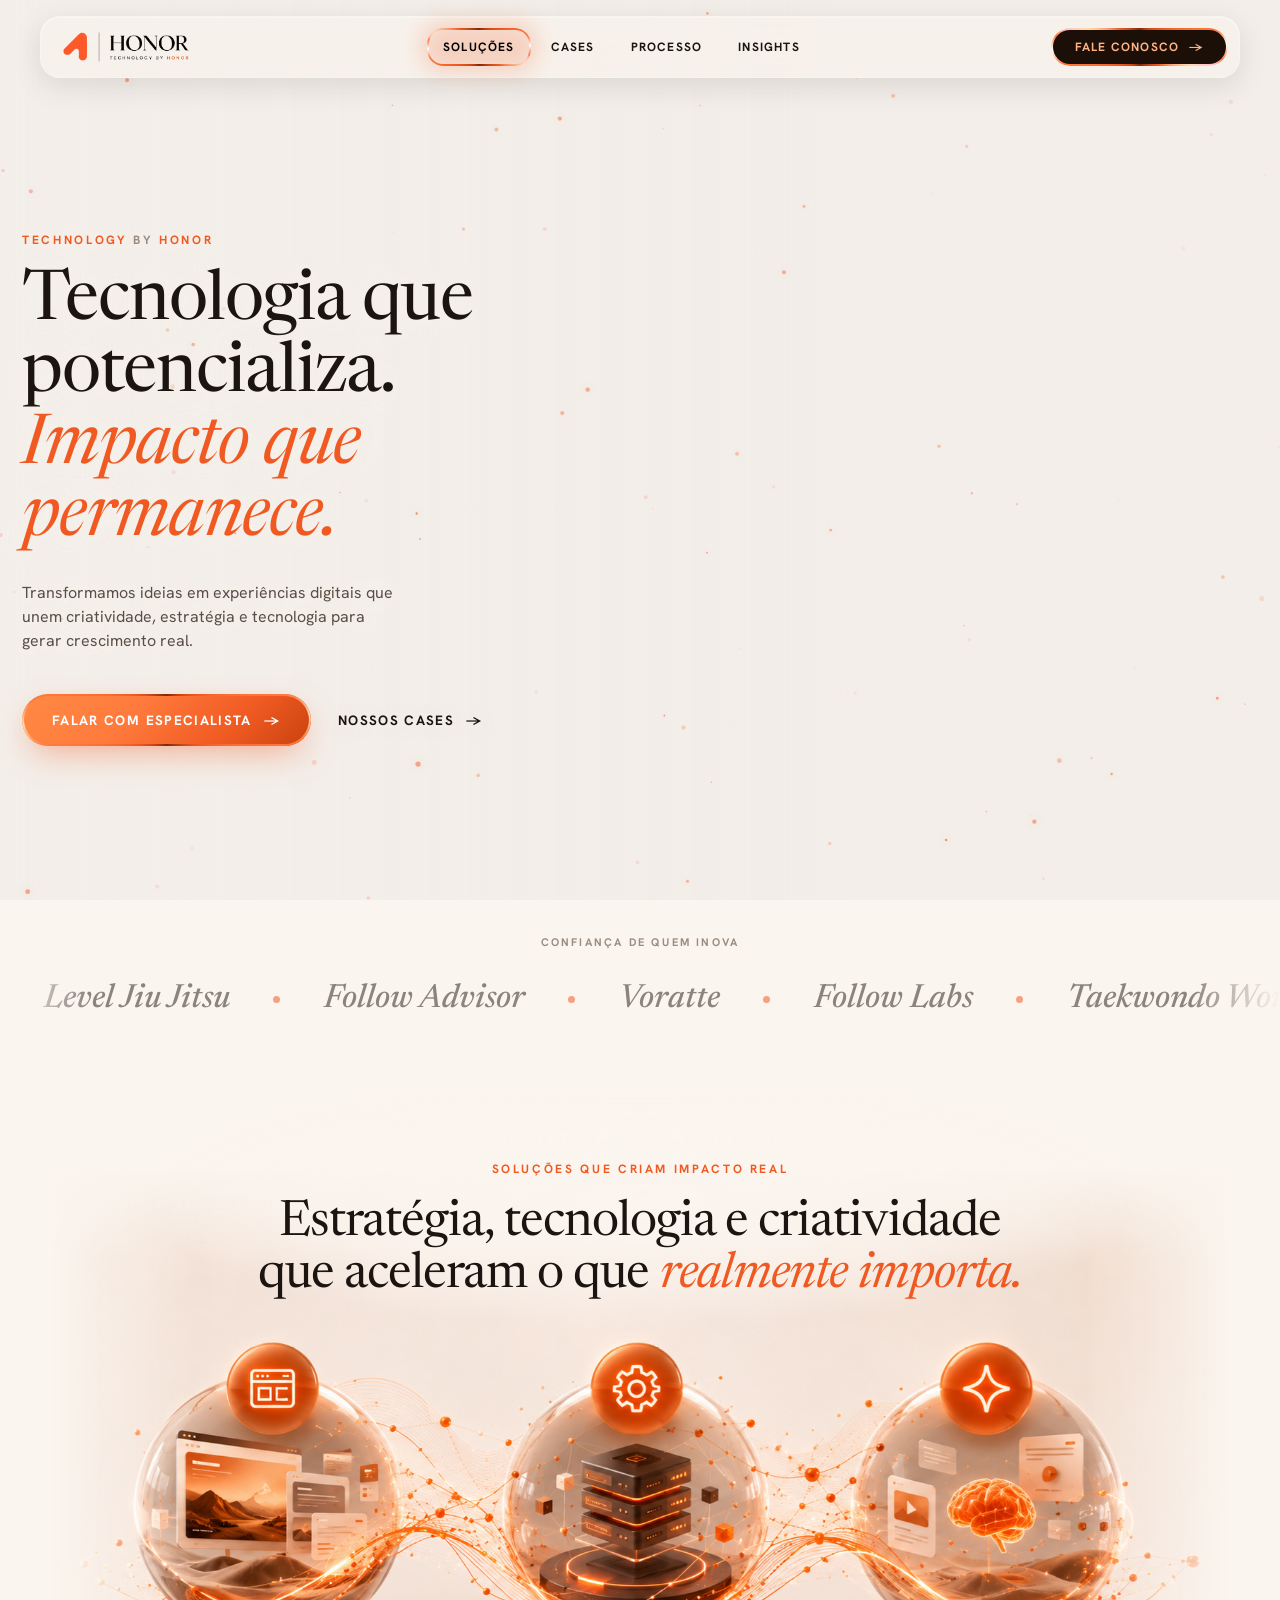
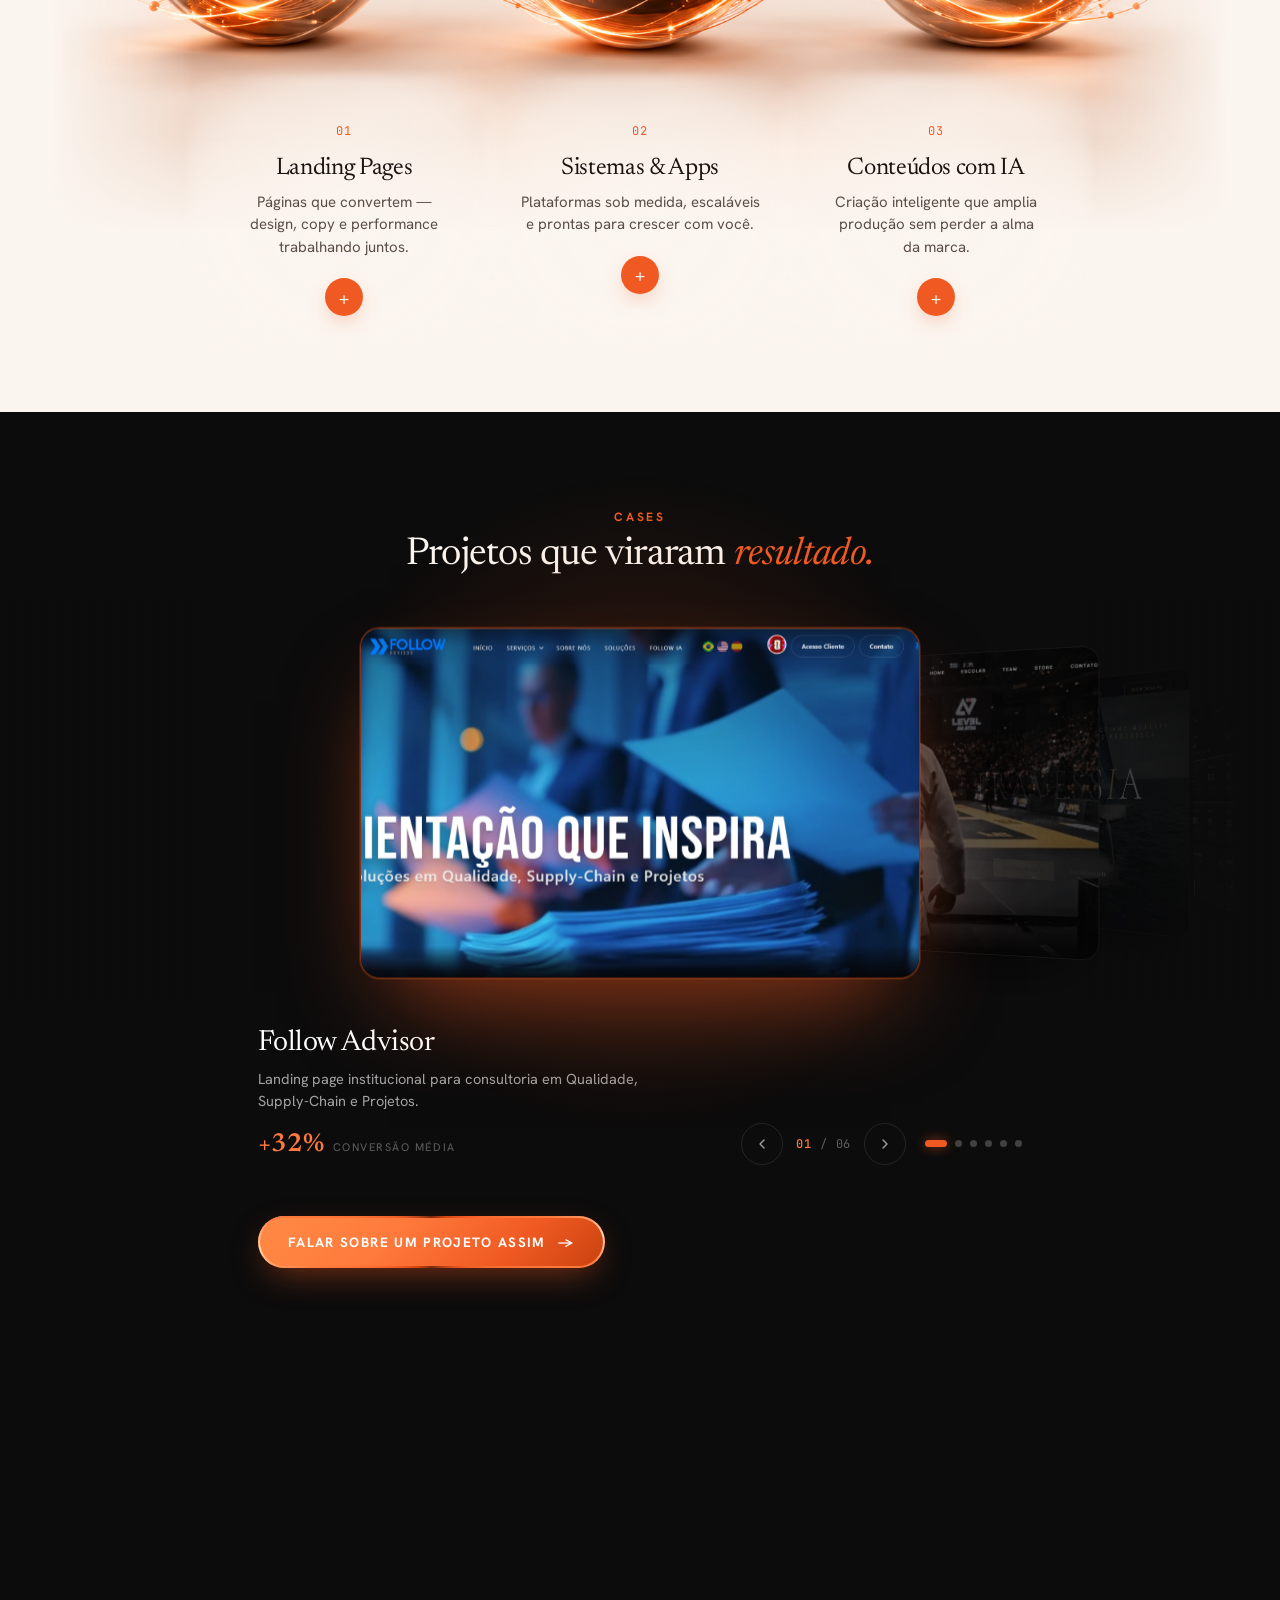
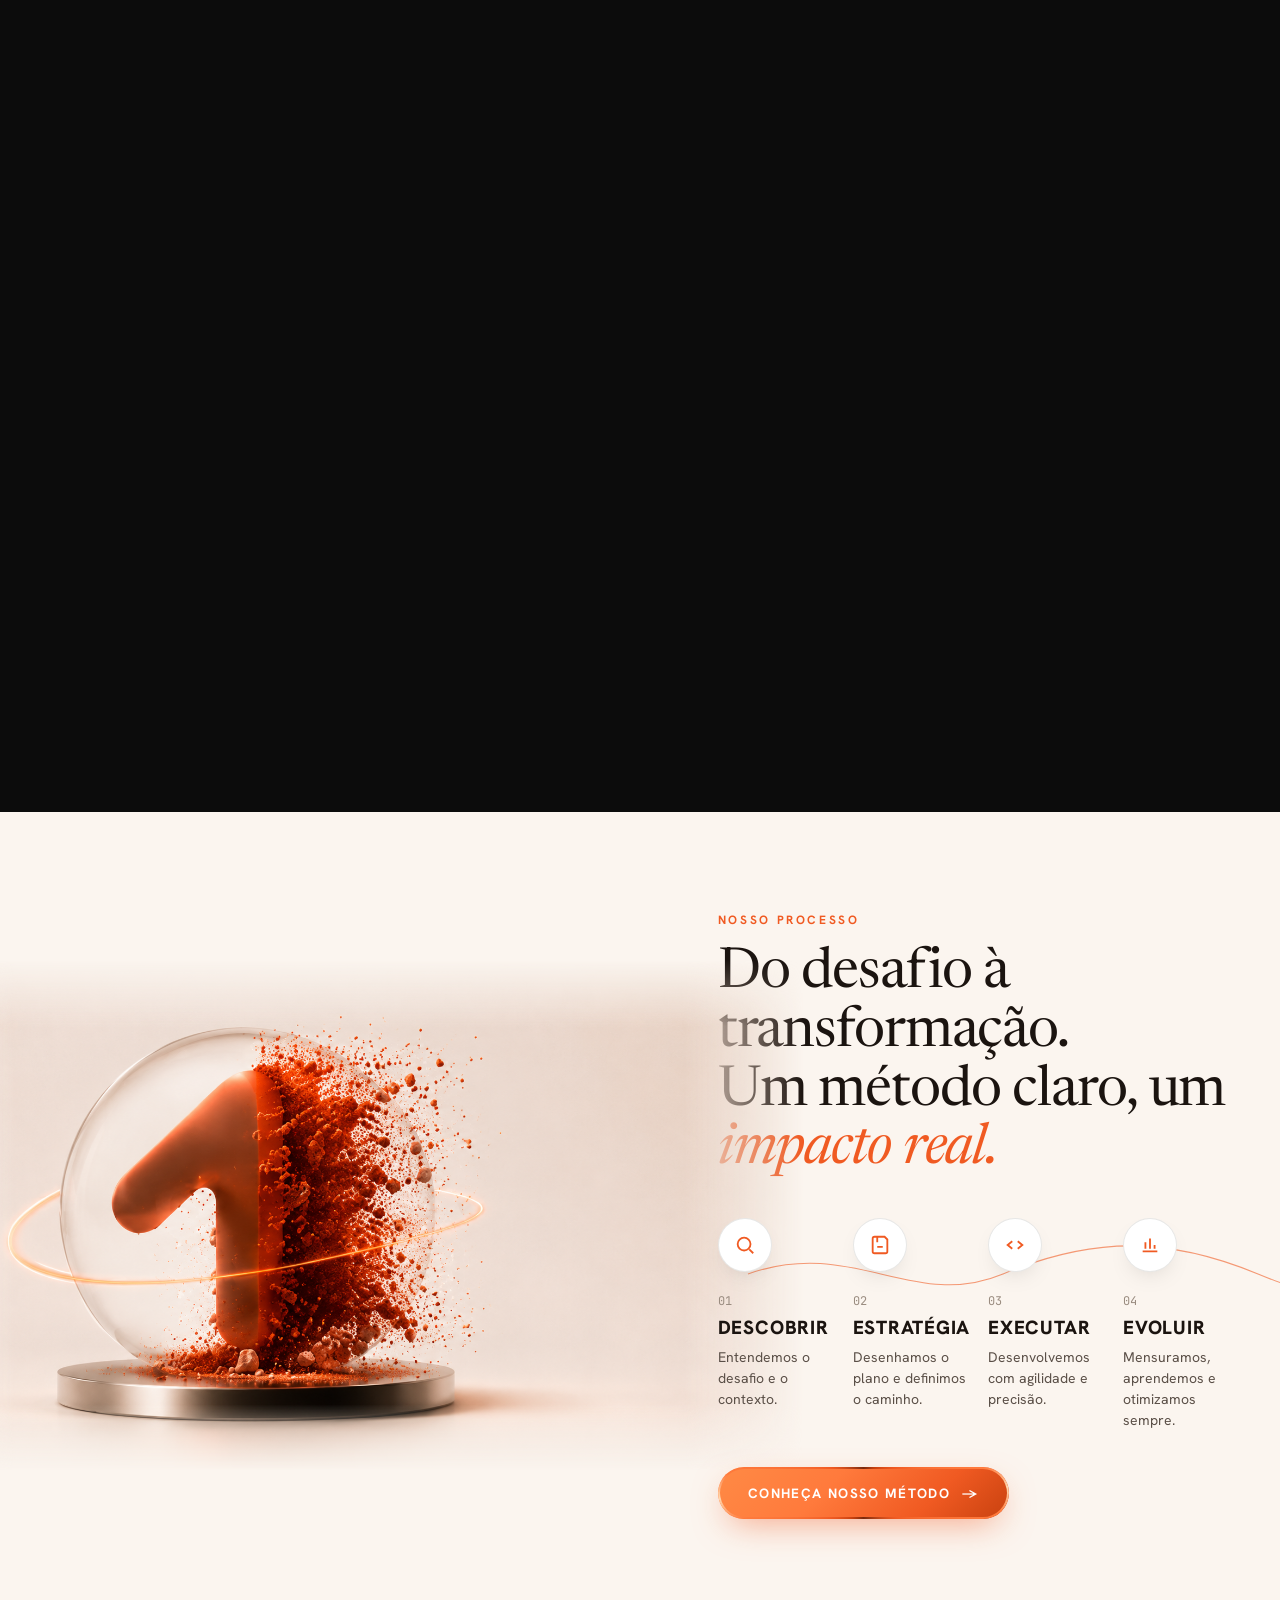
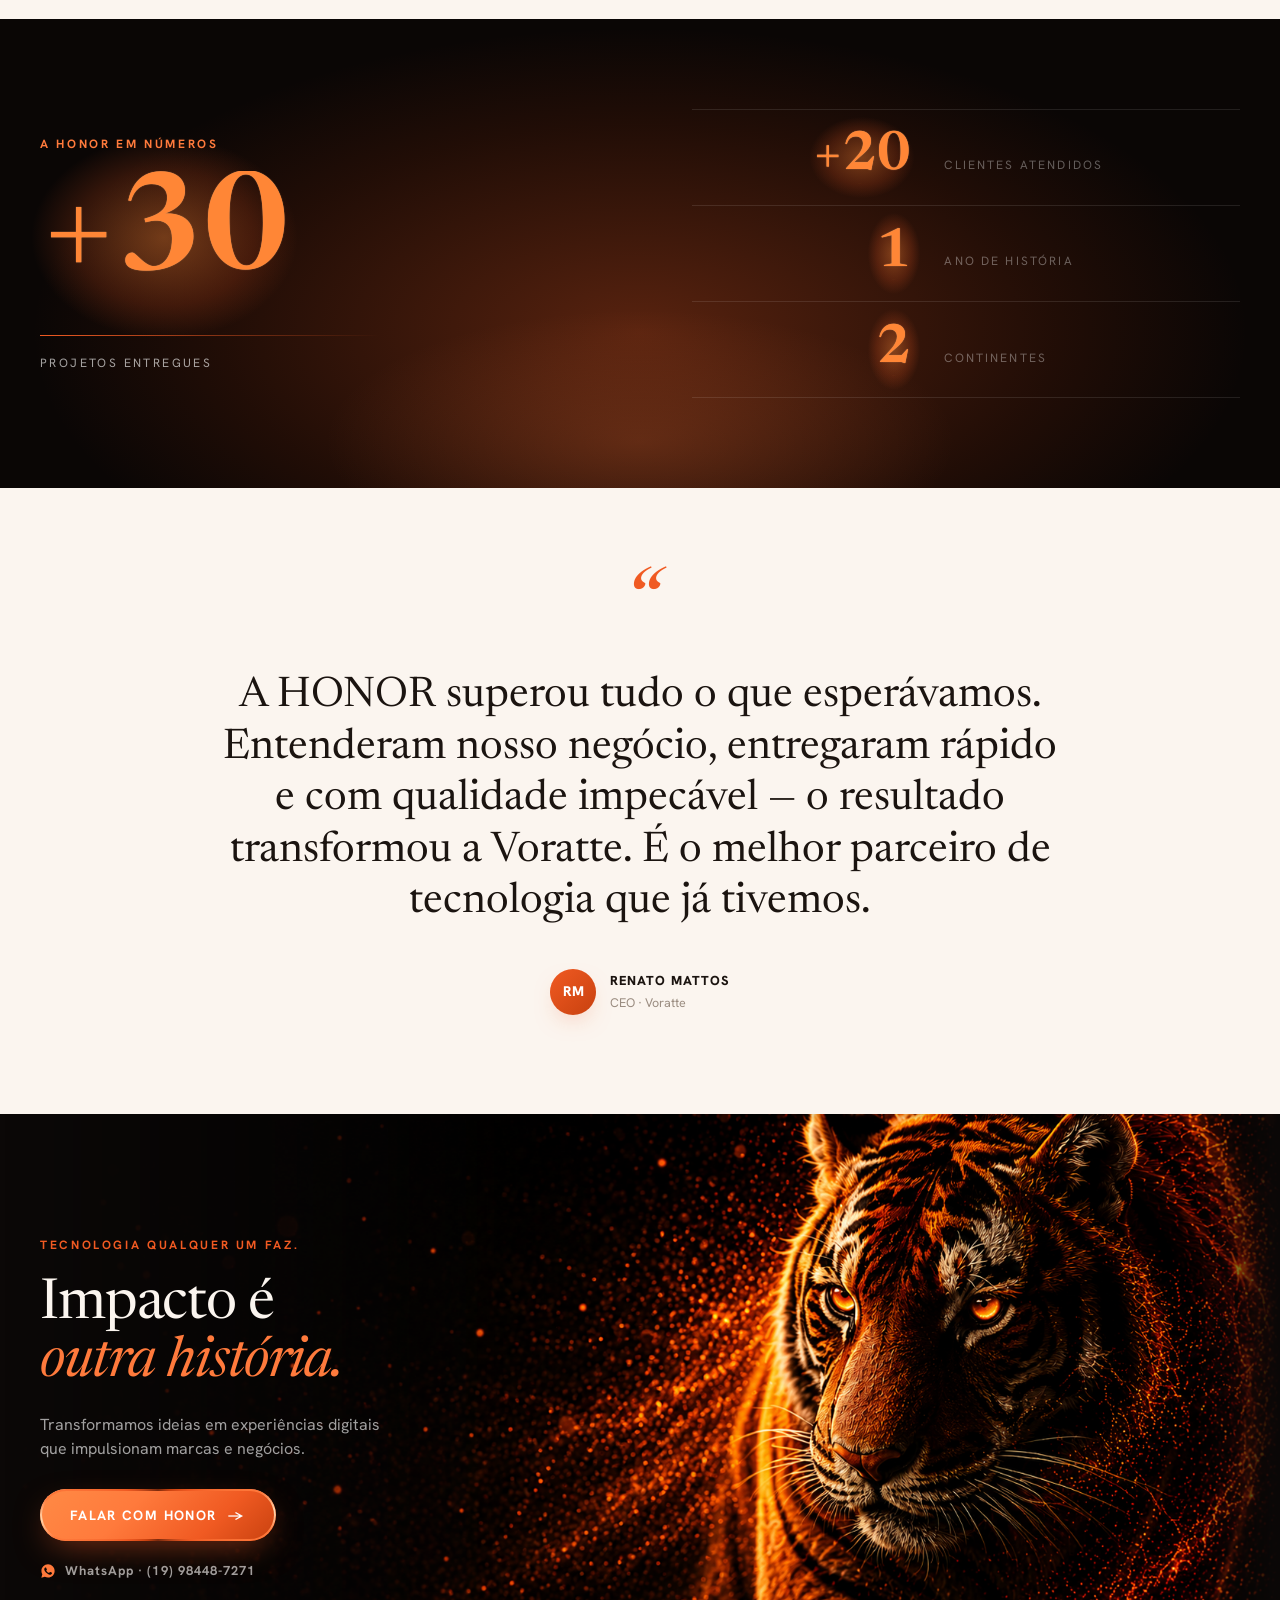
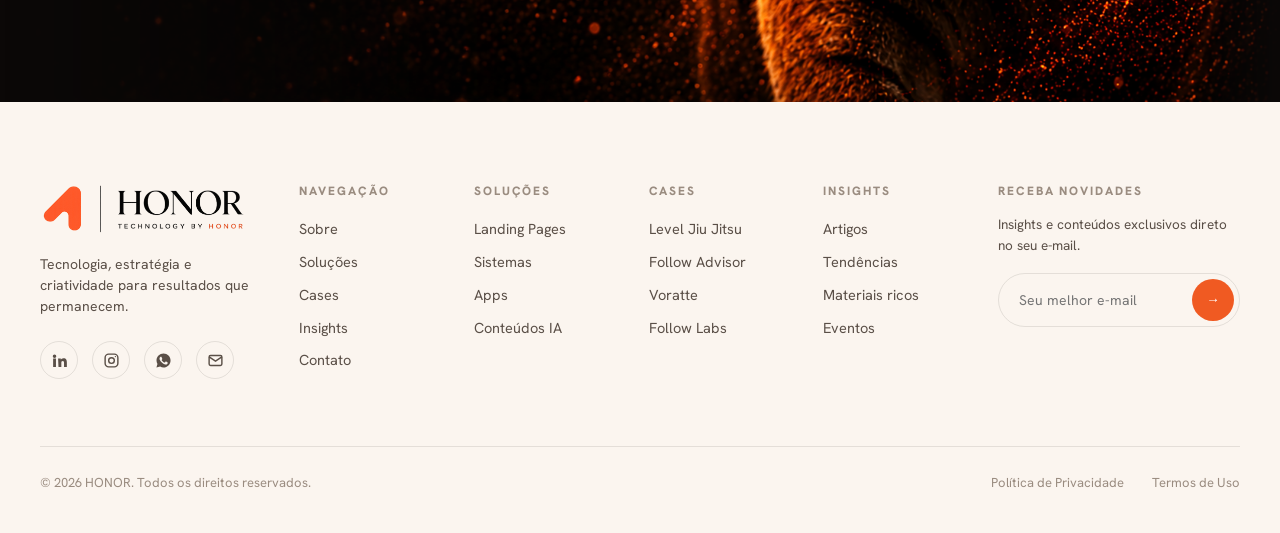
==== index.html @ f5f8b677 "Números reais na faixa: +30 projetos, +20 clientes, 1 ano Troca os valores herdados do texto antigo " ====
<!DOCTYPE html>
<html lang="pt-BR">
<head>
<meta charset="UTF-8" />
<meta name="viewport" content="width=device-width, initial-scale=1.0" />
<title>HONOR — Tecnologia que potencializa</title>
<link rel="icon" type="image/png" href="assets/logo-mark.png" />
<link rel="preconnect" href="https://fonts.googleapis.com" />
<link rel="preconnect" href="https://fonts.gstatic.com" crossorigin />
<link href="https://fonts.googleapis.com/css2?family=Newsreader:ital,opsz,wght@0,6..72,400;0,6..72,500;0,6..72,600;1,6..72,400;1,6..72,500&family=Hanken+Grotesk:wght@400;500;700;800&family=JetBrains+Mono:wght@400;500&display=swap" rel="stylesheet" />
<link rel="stylesheet" href="styles.css" />
</head>
<body>

<!-- WhatsApp comercial: (19) 98448-7271 -> wa.me/5519984487271
     O link aparece em 7 pontos desta pagina (nav, hero, processo, cases,
     CTA final, rodape social e rodape "Contato"). Ao trocar o numero ou a
     mensagem, buscar por "wa.me/" e atualizar todas as ocorrencias. -->

<!-- ============ NAV ============ -->
<nav class="nav">
  <div class="wrap nav-in">
    <a class="brand" href="#top" aria-label="HONOR — Technology by HONOR">
      <img class="brand-logo" src="assets/logo-full.png" alt="HONOR — Technology by HONOR" />
    </a>
    <div class="nav-links" id="navLinks">
      <span class="nav-ring" aria-hidden="true">
        <span class="nav-ring__glow"></span>
        <span class="nav-ring__clip"><span class="nav-ring__grad"></span></span>
      </span>
      <a href="#solucoes">Soluções</a>
      <a href="#resultados">Cases</a>
      <a href="#processo">Processo</a>
      <a href="#contato">Insights</a>
    </div>
    <a class="lg-cta nav-cta" href="https://wa.me/5519984487271?text=Ol%C3%A1%21%20Vim%20pelo%20site%20da%20HONOR%20e%20gostaria%20de%20falar%20sobre%20um%20projeto." target="_blank" rel="noopener">
      <span class="lg-cta__ring" aria-hidden="true"><span class="lg-cta__grad"></span></span>
      <span class="lg-cta__label">Fale conosco <span class="ar">→</span></span>
    </a>
  </div>
</nav>

<!-- ============ HERO ============ -->
<header class="hero hero--video" id="top">
  <video class="hero-video" autoplay muted loop playsinline preload="auto" aria-hidden="true">
    <source src="assets/hero.mp4" type="video/mp4" />
  </video>
  <canvas id="particles" aria-hidden="true"></canvas>
  <div class="wrap">
    <div class="hero-grid">
      <div class="hero-copy">
        <p class="eyebrow reveal">Technology <span class="muted">by</span> HONOR</p>
        <h1 class="display reveal d1">Tecnologia que<br>potencializa.<br><span class="ital">Impacto que<br>permanece.</span></h1>
        <p class="lead reveal d2">Transformamos ideias em experiências digitais que unem criatividade, estratégia e tecnologia para gerar crescimento real.</p>
        <div class="hero-actions reveal d3">
          <a class="btn btn-fill" href="https://wa.me/5519984487271?text=Ol%C3%A1%21%20Vim%20pelo%20site%20da%20HONOR%20e%20gostaria%20de%20falar%20sobre%20um%20projeto." target="_blank" rel="noopener">Falar com especialista <span class="ar">→</span></a>
          <a class="btn btn-ghost" href="#resultados">Nossos cases <span class="ar">→</span></a>
        </div>
      </div>
    </div>
  </div>
</header>

<!-- ============ TRUST BAND ============ -->
<section class="trustband">
  <p class="trust-label">Confiança de quem inova</p>
  <div class="marquee" aria-label="Marcas que confiam na HONOR">
    <div class="marquee-track">
      <span class="m-item">Level Jiu Jitsu</span><span class="m-sep"></span>
      <span class="m-item">Follow Advisor</span><span class="m-sep"></span>
      <span class="m-item">Voratte</span><span class="m-sep"></span>
      <span class="m-item">Follow Labs</span><span class="m-sep"></span>
      <span class="m-item">Taekwondo Won Hyo</span><span class="m-sep"></span>
      <span class="m-item" aria-hidden="true">Level Jiu Jitsu</span><span class="m-sep" aria-hidden="true"></span>
      <span class="m-item" aria-hidden="true">Follow Advisor</span><span class="m-sep" aria-hidden="true"></span>
      <span class="m-item" aria-hidden="true">Voratte</span><span class="m-sep" aria-hidden="true"></span>
      <span class="m-item" aria-hidden="true">Follow Labs</span><span class="m-sep" aria-hidden="true"></span>
      <span class="m-item" aria-hidden="true">Taekwondo Won Hyo</span><span class="m-sep" aria-hidden="true"></span>
    </div>
  </div>
</section>

<!-- ============ SOLUÇÕES ============ -->
<section class="section solucoes" id="solucoes">
  <div class="sol-bg" data-parallax="0.03" aria-hidden="true"></div>
  <div class="wrap">
    <div class="sec-head">
      <span class="eyebrow reveal">Soluções que criam impacto real</span>
      <h2 class="h2 reveal d1">Estratégia, tecnologia e criatividade<br>que aceleram o que <span class="ital">realmente importa.</span></h2>
    </div>

    <div class="sol-grid">
      <article class="sol-card reveal d1">
        <span class="num">01</span>
        <h3>Landing Pages</h3>
        <p>Páginas que convertem — design, copy e performance trabalhando juntos.</p>
        <div class="plus">+</div>
      </article>
      <article class="sol-card reveal d2">
        <span class="num">02</span>
        <h3>Sistemas &amp; Apps</h3>
        <p>Plataformas sob medida, escaláveis e prontas para crescer com você.</p>
        <div class="plus">+</div>
      </article>
      <article class="sol-card reveal d3">
        <span class="num">03</span>
        <h3>Conteúdos com IA</h3>
        <p>Criação inteligente que amplia produção sem perder a alma da marca.</p>
        <div class="plus">+</div>
      </article>
    </div>
  </div>
</section>

<!-- ============ CASES (coverflow 3D) ============ -->
<section class="cases" id="resultados">
 <div class="cases-sticky">
  <div class="wrap sec-head cases-head">
    <span class="eyebrow reveal">Cases</span>
    <h2 class="h2 reveal d1">Projetos que viraram <span class="ital">resultado.</span></h2>
  </div>

  <div class="cf-stage" id="cfStage">
    <div class="cf-track" id="cfTrack">
      <article class="cf-card" aria-current="true">
        <div class="cf-shot"><img src="assets/case-follow-advisor.png" alt="Landing page institucional da Follow Advisor" loading="lazy" decoding="async" /></div>
        <div class="cf-info">
          <h3>Follow Advisor</h3>
          <p>Landing page institucional para consultoria em Qualidade, Supply-Chain e Projetos.</p>
          <span class="cf-chip"><b>+32%</b><i>conversão média</i></span>
        </div>
      </article>
      <article class="cf-card">
        <div class="cf-shot"><img src="assets/case-level.png" alt="Landing page da academia Level Jiu-Jitsu" loading="lazy" decoding="async" /></div>
        <div class="cf-info">
          <h3>Level Jiu-Jitsu</h3>
          <p>Landing page imersiva para academia de Jiu-Jitsu: Jiu-Jitsu para a Vida.</p>
          <span class="cf-chip"><b>+120k</b><i>visitantes gerados</i></span>
        </div>
      </article>
      <article class="cf-card">
        <div class="cf-shot"><img src="assets/case-travessia.png" alt="Landing page da plataforma Travessia, da FollowLabs" loading="lazy" decoding="async" /></div>
        <div class="cf-info">
          <h3>Travessia · FollowLabs</h3>
          <p>Landing page premium para plataforma de governança, compliance e qualidade.</p>
          <span class="cf-chip"><b>+45</b><i>projetos entregues</i></span>
        </div>
      </article>
      <article class="cf-card">
        <div class="cf-shot"><img src="assets/app-crm.png" alt="Dashboard financeiro do Hono AI CRM Finance" loading="lazy" decoding="async" /></div>
        <div class="cf-info">
          <h3>Hono AI · CRM Finance</h3>
          <p>Dashboard financeiro executivo: KPIs do ciclo, fluxo de caixa e saúde do negócio em tempo real.</p>
          <span class="cf-chip"><b>+50%</b><i>produtividade</i></span>
        </div>
      </article>
      <article class="cf-card">
        <div class="cf-shot"><img src="assets/app-bolao.png" alt="Tela do aplicativo de palpites Bolão" loading="lazy" decoding="async" /></div>
        <div class="cf-info">
          <h3>Bolão · App de palpites</h3>
          <p>Ranking ao vivo, rodadas e pontuação automática para competições entre participantes.</p>
          <span class="cf-chip"><b>+28%</b><i>engajamento</i></span>
        </div>
      </article>
      <article class="cf-card">
        <div class="cf-shot"><img src="assets/app-level.png" alt="Área do aluno do aplicativo Level" loading="lazy" decoding="async" /></div>
        <div class="cf-info">
          <h3>Level · App do aluno</h3>
          <p>Área do aluno para acompanhar treinos, conquistas e a jornada no tatame.</p>
          <span class="cf-chip"><b>+19%</b><i>retenção</i></span>
        </div>
      </article>
    </div>
  </div>

  <!-- legenda e controles: só aparecem no modo coverflow -->
  <div class="wrap cf-meta" id="cfMeta" hidden>
    <div class="cf-meta-text">
      <h3 class="cf-t"></h3>
      <p class="cf-d"></p>
      <span class="cf-chip"><b></b><i></i></span>
    </div>
    <div class="cf-ctl">
      <button class="cf-arrow" type="button" data-dir="-1" aria-label="Case anterior">
        <svg width="16" height="16" viewBox="0 0 24 24" fill="none" stroke="currentColor" stroke-width="2" stroke-linecap="round" stroke-linejoin="round"><path d="M15 18l-6-6 6-6"/></svg>
      </button>
      <span class="cf-count"><b>01</b><i class="cf-total"></i></span>
      <button class="cf-arrow" type="button" data-dir="1" aria-label="Próximo case">
        <svg width="16" height="16" viewBox="0 0 24 24" fill="none" stroke="currentColor" stroke-width="2" stroke-linecap="round" stroke-linejoin="round"><path d="M9 18l6-6-6-6"/></svg>
      </button>
      <div class="cf-dots" id="cfDots"></div>
    </div>
    <a class="btn btn-fill cf-cta" href="https://wa.me/5519984487271?text=Ol%C3%A1%21%20Vim%20pelo%20site%20da%20HONOR%20e%20gostaria%20de%20falar%20sobre%20um%20projeto." target="_blank" rel="noopener">Falar sobre um projeto assim <span class="ar">→</span></a>
  </div>
 </div>
</section>

<!-- ============ PROCESSO ============ -->
<section class="section processo" id="processo">
  <div class="wrap proc-grid">
    <div class="proc-art reveal" aria-hidden="true">
      <img src="assets/sphere-1-soft.png" alt="Esfera de vidro com o número 1 da HONOR se dispersando em partículas de pó laranja" />
    </div>
    <div class="proc-main">
      <span class="eyebrow reveal">Nosso processo</span>
      <h2 class="h2 reveal d1">Do desafio à transformação.<br>Um método claro, um <span class="ital">impacto real.</span></h2>
      <div class="steps reveal d2">
        <svg class="wire" viewBox="0 0 900 80" preserveAspectRatio="none" aria-hidden="true">
          <path d="M40 40 C 180 -10, 260 90, 380 40 S 600 -10, 720 40 S 860 60, 880 30" />
        </svg>
        <div class="step">
          <div class="dot">
            <svg width="22" height="22" viewBox="0 0 24 24" fill="none" stroke="currentColor" stroke-width="2"><circle cx="11" cy="11" r="7"/><path d="m21 21-4.3-4.3"/></svg>
          </div>
          <p class="num">01</p><h3>Descobrir</h3>
          <p>Entendemos o desafio e o contexto.</p>
        </div>
        <div class="step">
          <div class="dot">
            <svg width="22" height="22" viewBox="0 0 24 24" fill="none" stroke="currentColor" stroke-width="2"><path d="M4 19V5a2 2 0 0 1 2-2h11l3 3v13a2 2 0 0 1-2 2H6a2 2 0 0 1-2-2Z"/><path d="M9 3v6M9 14h6"/></svg>
          </div>
          <p class="num">02</p><h3>Estratégia</h3>
          <p>Desenhamos o plano e definimos o caminho.</p>
        </div>
        <div class="step">
          <div class="dot">
            <svg width="22" height="22" viewBox="0 0 24 24" fill="none" stroke="currentColor" stroke-width="2"><path d="m9 8-5 4 5 4M15 8l5 4-5 4"/></svg>
          </div>
          <p class="num">03</p><h3>Executar</h3>
          <p>Desenvolvemos com agilidade e precisão.</p>
        </div>
        <div class="step">
          <div class="dot">
            <svg width="22" height="22" viewBox="0 0 24 24" fill="none" stroke="currentColor" stroke-width="2"><path d="M4 19h16M7 16V9M12 16V5M17 16v-4"/></svg>
          </div>
          <p class="num">04</p><h3>Evoluir</h3>
          <p>Mensuramos, aprendemos e otimizamos sempre.</p>
        </div>
      </div>
      <a class="btn btn-fill reveal d3" href="https://wa.me/5519984487271?text=Ol%C3%A1%21%20Vim%20pelo%20site%20da%20HONOR%20e%20gostaria%20de%20falar%20sobre%20um%20projeto." target="_blank" rel="noopener">Conheça nosso método <span class="ar">→</span></a>
    </div>
  </div>
</section>

<!-- ============ NÚMEROS (faixa escura) ============ -->
<section class="numbers" aria-label="A HONOR em números">
  <span class="num-glow" aria-hidden="true"></span>
  <span class="num-sparks" aria-hidden="true"><span class="spark" style="--x:6%;--s:0.80;--d:11.0s;--t:0.0s"></span><span class="spark" style="--x:14%;--s:1.20;--d:14.0s;--t:-3.5s"></span><span class="spark" style="--x:23%;--s:0.70;--d:9.5s;--t:-6.0s"></span><span class="spark" style="--x:31%;--s:1.00;--d:13.0s;--t:-1.8s"></span><span class="spark" style="--x:44%;--s:0.90;--d:12.0s;--t:-8.0s"></span><span class="spark" style="--x:52%;--s:1.30;--d:15.0s;--t:-4.2s"></span><span class="spark" style="--x:61%;--s:0.75;--d:10.5s;--t:-9.5s"></span><span class="spark" style="--x:69%;--s:1.05;--d:13.5s;--t:-2.4s"></span><span class="spark" style="--x:78%;--s:0.85;--d:11.5s;--t:-7.0s"></span><span class="spark" style="--x:86%;--s:1.15;--d:14.5s;--t:-5.0s"></span><span class="spark" style="--x:93%;--s:0.70;--d:10.0s;--t:-1.0s"></span><span class="spark" style="--x:38%;--s:1.10;--d:16.0s;--t:-11.0s"></span></span>
  <div class="wrap num-grid">
    <div class="num-hero reveal">
      <span class="eyebrow">A Honor em números</span>
      <div class="num-n ember-num" data-odo="30" data-prefix="+">+30</div>
      <span class="num-rule"></span>
      <div class="num-l">projetos entregues</div>
    </div>
    <ul class="num-list reveal d1">
      <li>
        <span class="num-n2 ember-num" data-odo="20" data-prefix="+">+20</span>
        <span class="num-l2">clientes atendidos</span>
      </li>
      <li>
        <span class="num-n2 ember-num" data-odo="1">1</span>
        <span class="num-l2">ano de história</span>
      </li>
      <li>
        <span class="num-n2 ember-num" data-odo="2">2</span>
        <span class="num-l2">continentes</span>
      </li>
    </ul>
  </div>
</section>

<!-- ============ DEPOIMENTO (editorial, no creme) ============ -->
<section class="section testimonial">
  <figure class="wrap tm reveal">
    <div class="tm-mark" aria-hidden="true">&ldquo;</div>
    <blockquote class="tm-quote">A HONOR superou tudo o que esperávamos. Entenderam nosso negócio, entregaram rápido e com qualidade impecável &mdash; o resultado transformou a Voratte. É o melhor parceiro de tecnologia que já tivemos.</blockquote>
    <figcaption class="tm-by">
      <span class="av" aria-hidden="true">RM</span>
      <span class="tm-who">
        <span class="nm">Renato Mattos</span>
        <span class="ro">CEO · Voratte</span>
      </span>
    </figcaption>
  </figure>
</section>

<!-- ============ CTA ============ -->
<section class="cta-section" id="contato">
  <div class="cta-bg" aria-hidden="true"><img src="assets/tiger-soft.png" alt="" /></div>
  <div class="wrap">
    <div class="cta-in reveal">
      <span class="eyebrow">Tecnologia qualquer um faz.</span>
      <h2 class="h2">Impacto é<br><span class="ital">outra história.</span></h2>
      <p class="cta-sub">Transformamos ideias em experiências digitais que impulsionam marcas e negócios.</p>
      <a class="btn btn-fill" href="https://wa.me/5519984487271?text=Ol%C3%A1%21%20Vim%20pelo%20site%20da%20HONOR%20e%20gostaria%20de%20falar%20sobre%20um%20projeto." target="_blank" rel="noopener">Falar com Honor <span class="ar">→</span></a>
      <a class="cta-phone" href="https://wa.me/5519984487271?text=Ol%C3%A1%21%20Vim%20pelo%20site%20da%20HONOR%20e%20gostaria%20de%20falar%20sobre%20um%20projeto." target="_blank" rel="noopener">
        <svg width="16" height="16" viewBox="0 0 24 24" fill="currentColor" aria-hidden="true"><path d="M12.04 2C6.58 2 2.13 6.45 2.13 11.91c0 1.75.46 3.46 1.32 4.96L2 22l5.25-1.38a9.9 9.9 0 0 0 4.79 1.22h.01c5.46 0 9.91-4.45 9.91-9.91C21.96 6.45 17.5 2 12.04 2Zm5.8 14.13c-.25.69-1.43 1.32-1.97 1.37-.53.05-1.02.24-3.44-.72-2.89-1.14-4.73-4.09-4.87-4.28-.14-.19-1.16-1.54-1.16-2.94s.73-2.09.99-2.37c.26-.29.57-.36.76-.36.19 0 .38 0 .55.01.18.01.41-.07.65.49.24.58.81 2 .88 2.14.07.14.12.31.02.5-.09.19-.14.31-.28.48-.14.16-.3.37-.42.49-.14.14-.29.29-.12.57.16.29.73 1.2 1.56 1.94 1.07.95 1.98 1.25 2.26 1.39.29.14.45.12.62-.07.17-.19.72-.84.91-1.13.19-.29.38-.24.64-.14.26.09 1.67.79 1.95.93.29.14.48.22.55.34.07.12.07.69-.18 1.37Z"/></svg>
        WhatsApp · (19) 98448-7271
      </a>
    </div>
  </div>
</section>

<!-- ============ FOOTER ============ -->
<footer class="footer">
  <div class="wrap foot-grid">
    <div class="foot-brand">
      <a class="brand" href="#top" aria-label="HONOR — Technology by HONOR">
        <img class="brand-logo foot-logo" src="assets/logo-full.png" alt="HONOR — Technology by HONOR" />
      </a>
      <p class="lead">Tecnologia, estratégia e criatividade para resultados que permanecem.</p>
      <div class="foot-soc">
        <a href="https://www.linkedin.com/in/daniel-honorato-27ba0933b/" target="_blank" rel="noopener" aria-label="LinkedIn"><svg width="17" height="17" viewBox="0 0 24 24" fill="currentColor"><path d="M4.98 3.5a2.5 2.5 0 1 1 0 5 2.5 2.5 0 0 1 0-5ZM3 9h4v12H3zM10 9h3.8v1.7h.05c.53-1 1.83-2.05 3.77-2.05 4.03 0 4.78 2.65 4.78 6.1V21h-4v-5.3c0-1.26-.02-2.9-1.77-2.9-1.77 0-2.04 1.38-2.04 2.8V21h-4z"/></svg></a>
        <a href="https://www.instagram.com/ia.honor/" target="_blank" rel="noopener" aria-label="Instagram"><svg width="17" height="17" viewBox="0 0 24 24" fill="none" stroke="currentColor" stroke-width="2"><rect x="3" y="3" width="18" height="18" rx="5"/><circle cx="12" cy="12" r="4"/><circle cx="17.5" cy="6.5" r="1" fill="currentColor" stroke="none"/></svg></a>
        <a href="https://wa.me/5519984487271?text=Ol%C3%A1%21%20Vim%20pelo%20site%20da%20HONOR%20e%20gostaria%20de%20falar%20sobre%20um%20projeto." target="_blank" rel="noopener" aria-label="WhatsApp"><svg width="17" height="17" viewBox="0 0 24 24" fill="currentColor"><path d="M12.04 2C6.58 2 2.13 6.45 2.13 11.91c0 1.75.46 3.46 1.32 4.96L2 22l5.25-1.38a9.9 9.9 0 0 0 4.79 1.22h.01c5.46 0 9.91-4.45 9.91-9.91C21.96 6.45 17.5 2 12.04 2Zm5.8 14.13c-.25.69-1.43 1.32-1.97 1.37-.53.05-1.02.24-3.44-.72-2.89-1.14-4.73-4.09-4.87-4.28-.14-.19-1.16-1.54-1.16-2.94s.73-2.09.99-2.37c.26-.29.57-.36.76-.36.19 0 .38 0 .55.01.18.01.41-.07.65.49.24.58.81 2 .88 2.14.07.14.12.31.02.5-.09.19-.14.31-.28.48-.14.16-.3.37-.42.49-.14.14-.29.29-.12.57.16.29.73 1.2 1.56 1.94 1.07.95 1.98 1.25 2.26 1.39.29.14.45.12.62-.07.17-.19.72-.84.91-1.13.19-.29.38-.24.64-.14.26.09 1.67.79 1.95.93.29.14.48.22.55.34.07.12.07.69-.18 1.37Z"/></svg></a>
        <a href="mailto:danihono@icloud.com" aria-label="E-mail"><svg width="17" height="17" viewBox="0 0 24 24" fill="none" stroke="currentColor" stroke-width="2"><rect x="3" y="5" width="18" height="14" rx="2"/><path d="m3 7 9 6 9-6"/></svg></a>
      </div>
    </div>
    <div class="foot-col">
      <h4>Navegação</h4>
      <a href="#top">Sobre</a><a href="#solucoes">Soluções</a><a href="#resultados">Cases</a><a href="#contato">Insights</a><a href="https://wa.me/5519984487271?text=Ol%C3%A1%21%20Vim%20pelo%20site%20da%20HONOR%20e%20gostaria%20de%20falar%20sobre%20um%20projeto." target="_blank" rel="noopener">Contato</a>
    </div>
    <div class="foot-col">
      <h4>Soluções</h4>
      <a href="#solucoes">Landing Pages</a><a href="#solucoes">Sistemas</a><a href="#solucoes">Apps</a><a href="#solucoes">Conteúdos IA</a>
    </div>
    <div class="foot-col">
      <h4>Cases</h4>
      <a href="#resultados">Level Jiu Jitsu</a><a href="#resultados">Follow Advisor</a><a href="#resultados">Voratte</a><a href="#resultados">Follow Labs</a>
    </div>
    <div class="foot-col">
      <h4>Insights</h4>
      <a href="#">Artigos</a><a href="#">Tendências</a><a href="#">Materiais ricos</a><a href="#">Eventos</a>
    </div>
    <div class="foot-news">
      <h4>Receba novidades</h4>
      <p>Insights e conteúdos exclusivos direto no seu e-mail.</p>
      <form class="news-form" onsubmit="return false">
        <input type="email" placeholder="Seu melhor e-mail" aria-label="E-mail" />
        <button type="submit" aria-label="Inscrever"><span class="ar">→</span></button>
      </form>
    </div>
  </div>
  <div class="wrap">
    <div class="foot-bottom">
      <span>© 2026 HONOR. Todos os direitos reservados.</span>
      <div class="links"><a href="#">Política de Privacidade</a><a href="#">Termos de Uso</a></div>
    </div>
  </div>
</footer>

<script src="app.js"></script>
<script src="nav.js"></script>
<script src="cases.js"></script>
</body>
</html>
---- styles.css ----
/* ============================================================
   HONOR — landing page
   Design system: warm cream canvas, molten-orange accent,
   editorial serif (Newsreader) + grotesque sans (Hanken Grotesk)
   ============================================================ */

:root{
  /* palette */
  --cream:      #FBF5EF;
  --cream-2:    #F4EBE2;
  --cream-3:    #EFE3D7;
  --ink:        #1B1410;
  --ink-soft:   #5A4F47;
  --ink-faint:  #9A8C80;
  --line:       rgba(27,20,16,.10);

  --dark:       #120D0A;
  --dark-2:     #1B1310;
  --dark-soft:  rgba(255,255,255,.62);
  --dark-faint: rgba(255,255,255,.34);
  --dark-line:  rgba(255,255,255,.10);

  /* accent — molten orange (Tweakable via --accent) */
  --accent:     #F05A22;
  --accent-2:   #FF7A3C;
  --accent-deep:#C8410F;
  --glow:       rgba(240,90,34,.55);

  /* type */
  --serif: "Newsreader", Georgia, serif;
  --sans:  "Hanken Grotesk", system-ui, sans-serif;
  --mono:  "JetBrains Mono", ui-monospace, monospace;

  --maxw: 1280px;
  --ease: cubic-bezier(.22,1,.36,1);
}

*{ box-sizing:border-box; margin:0; padding:0; }
html{ scroll-behavior:smooth; -webkit-text-size-adjust:100%; }

/* custom thin orange scrollbar */
html{ scrollbar-width:thin; scrollbar-color:var(--accent) transparent; }
::-webkit-scrollbar{ width:9px; height:9px; }
::-webkit-scrollbar-track{ background:transparent; }
::-webkit-scrollbar-thumb{
  background:linear-gradient(var(--accent), var(--accent-deep));
  border-radius:100px; border:2px solid var(--cream);
}
::-webkit-scrollbar-thumb:hover{ background:var(--accent-2); }
body{
  font-family:var(--sans);
  background:var(--cream);
  color:var(--ink);
  line-height:1.5;
  overflow-x:hidden;
  -webkit-font-smoothing:antialiased;
}
img{ display:block; max-width:100%; }
a{ color:inherit; text-decoration:none; }

.wrap{ max-width:var(--maxw); margin:0 auto; padding:0 40px; }

/* ---- shared type ---- */
.eyebrow{
  font-family:var(--sans);
  font-size:12px; font-weight:700;
  letter-spacing:.22em; text-transform:uppercase;
  color:var(--accent);
}
.eyebrow .muted{ color:var(--ink-faint); }
h1,h2,h3{ font-family:var(--serif); font-weight:400; line-height:1.04; letter-spacing:-.015em; }
.display{ font-size:clamp(40px,6.6vw,92px); }
.h2{ font-size:clamp(30px,4.4vw,58px); letter-spacing:-.02em; }
.h3{ font-size:clamp(22px,2.4vw,30px); }
.ital{ font-style:italic; color:var(--accent); }
.lead{ font-size:clamp(15px,1.25vw,18px); color:var(--ink-soft); max-width:42ch; }
p{ text-wrap:pretty; }

/* ---- buttons ---- */
.btn{
  --pad:16px 30px;
  display:inline-flex; align-items:center; gap:12px;
  font-family:var(--sans); font-size:13.5px; font-weight:700;
  letter-spacing:.1em; text-transform:uppercase;
  padding:var(--pad); border-radius:100px;
  border:1px solid transparent; cursor:pointer;
  transition:transform .4s var(--ease), box-shadow .4s var(--ease), background .3s, color .3s;
  will-change:transform;
}
.btn .ar{ transition:transform .4s var(--ease); }
.btn:hover .ar{ transform:translateX(5px); }
.btn-fill{
  position:relative; isolation:isolate;
  background:linear-gradient(135deg,#FF8A45 0%, var(--accent-2) 38%, var(--accent) 72%, var(--accent-deep) 100%);
  color:#fff; border:none;
  box-shadow:0 12px 34px -10px var(--glow), inset 0 1px 0 rgba(255,255,255,.28);
}
/* rotating orange liquid ring around the button (border only, text stays on top) */
.btn-fill::before{
  content:""; position:absolute; inset:0; border-radius:999px; padding:1.7px; z-index:0; pointer-events:none;
  background:conic-gradient(from var(--lg-a,0deg),
    #7a2a0d 0deg, #C8410F 24deg, #F05A22 52deg, #FF7A3C 78deg,
    #ffd9b0 88deg, #FF7A3C 98deg, #F05A22 128deg, #7a2a0d 180deg,
    #C8410F 204deg, #F05A22 232deg, #FF7A3C 258deg,
    #ffd9b0 268deg, #FF7A3C 278deg, #F05A22 308deg, #7a2a0d 360deg);
  -webkit-mask:linear-gradient(#000 0 0) content-box, linear-gradient(#000 0 0);
  mask:linear-gradient(#000 0 0) content-box, linear-gradient(#000 0 0);
  -webkit-mask-composite:xor; mask-composite:exclude;
  animation:lg-angle 4.5s linear infinite;
}
.btn-fill > *{ position:relative; z-index:1; }
.btn-fill:hover{ transform:translateY(-3px); box-shadow:0 20px 48px -12px var(--glow), inset 0 1px 0 rgba(255,255,255,.4); }
.btn-ghost{ color:var(--ink); padding-left:6px; padding-right:6px; }
.btn-ghost:hover{ color:var(--accent); }
.btn-outline{
  border-color:var(--line); color:var(--ink); background:transparent;
}
.btn-outline:hover{ border-color:var(--accent); color:var(--accent); transform:translateY(-2px); }

/* ============================================================
   NAV — liquid-gold floating toolbar
   ============================================================ */
@property --lg-a{ syntax:"<angle>"; inherits:false; initial-value:0deg; }
@keyframes lg-spin{ to{ transform:translate(-50%,-50%) rotate(360deg); } }
@keyframes lg-angle{ to{ --lg-a:360deg; } }
:root{
  --lg-conic: conic-gradient(from 0deg,
    #7a2a0d 0deg, #C8410F 20deg, #F05A22 52deg, #FF7A3C 78deg,
    #ffffff 88deg, #FF7A3C 98deg, #ffc0cb 103deg, #ffd9b0 109deg,
    #F05A22 132deg, #7a2a0d 180deg,
    #C8410F 200deg, #F05A22 232deg, #FF7A3C 258deg,
    #ffffff 268deg, #FF7A3C 278deg, #ffc0cb 283deg, #ffd9b0 289deg,
    #F05A22 312deg, #7a2a0d 360deg);
}
.nav{
  position:fixed; top:0; left:0; right:0; z-index:60;
  display:flex; justify-content:center; padding:16px 18px; pointer-events:none;
}
.nav-in{
  pointer-events:auto; position:relative;
  width:min(1200px,100%); height:62px;
  display:flex; align-items:center; justify-content:space-between; gap:20px;
  padding:0 11px 0 20px; border-radius:20px;
  background:rgba(251,245,239,.34);
  backdrop-filter:blur(12px) saturate(1.15); -webkit-backdrop-filter:blur(12px) saturate(1.15);
  border:1px solid rgba(255,255,255,.28);
  box-shadow:0 8px 30px rgba(0,0,0,.10), inset 0 1px 0 rgba(255,255,255,.4);
  transition:background .4s var(--ease), box-shadow .4s var(--ease);
}
.nav.scrolled .nav-in{ background:rgba(251,245,239,.62); box-shadow:0 10px 34px rgba(0,0,0,.14), inset 0 1px 0 rgba(255,255,255,.5); }
.nav-in > *{ position:relative; z-index:1; }

.brand{ display:flex; align-items:center; gap:11px; }
.brand-logo{ height:34px; width:auto; display:block; }
.foot-logo{ height:54px; filter:none; }

.nav-links{ position:relative; display:flex; gap:4px; }
.nav-links a{
  position:relative; z-index:2;
  font-size:12px; font-weight:700; letter-spacing:.1em; text-transform:uppercase;
  color:var(--ink); padding:10px 16px; border-radius:14px;
  transition:color .35s var(--ease);
}
.nav-links a:hover{ color:var(--accent); }
.nav-links a.is-active{ color:#000; }

/* sliding gold ring — outline only, transparent center (no plate/box) */
.nav-ring{
  position:absolute; top:0; left:0; width:0; height:0; z-index:1; opacity:0;
  border-radius:16px; pointer-events:none;
  transition:transform .5s cubic-bezier(.34,1.2,.64,1), width .5s cubic-bezier(.34,1.2,.64,1),
             height .5s cubic-bezier(.34,1.2,.64,1), opacity .4s var(--ease);
}
.nav-ring.on{ opacity:1; }
.nav-ring__glow{ position:absolute; inset:-5px; border-radius:20px; background:var(--accent); filter:blur(11px); opacity:.22; }
.nav-ring__clip{ position:absolute; inset:0; border-radius:16px; overflow:hidden; padding:2.2px;
  -webkit-mask:linear-gradient(#000 0 0) content-box, linear-gradient(#000 0 0);
  mask:linear-gradient(#000 0 0) content-box, linear-gradient(#000 0 0);
  -webkit-mask-composite:xor; mask-composite:exclude; }
.nav-ring__grad{ position:absolute; top:50%; left:50%; width:220%; aspect-ratio:1;
  transform:translate(-50%,-50%); background:var(--lg-conic); animation:lg-spin 4.5s linear infinite; }

/* gold-ring CTA button */
.lg-cta{ position:relative; display:inline-flex; align-items:center; border-radius:100px; overflow:hidden; isolation:isolate; }
.lg-cta__ring{ position:absolute; inset:0; border-radius:inherit; overflow:hidden; z-index:0; }
.lg-cta__grad{ position:absolute; top:50%; left:50%; width:260%; aspect-ratio:1;
  transform:translate(-50%,-50%); background:var(--lg-conic); animation:lg-spin 4.5s linear infinite; }
.lg-cta__label{ position:relative; z-index:1; margin:1.6px; padding:11px 22px; border-radius:100px;
  background:#1c0f08; color:#FFB382; font:700 12px/1 var(--sans); letter-spacing:.1em; text-transform:uppercase;
  display:inline-flex; align-items:center; gap:10px; transition:color .3s var(--ease); }
.lg-cta:hover .lg-cta__label{ color:#fff; }
.lg-cta .ar{ transition:transform .4s var(--ease); }
.lg-cta:hover .ar{ transform:translateX(4px); }

@media(max-width:880px){ .nav-links{ display:none; } }

/* ============================================================
   HERO
   ============================================================ */
.hero{ position:relative; padding-top:78px; overflow:hidden; background:#F3EEE9; display:flex; flex-direction:column; height:100vh; height:100svh; min-height:460px; }
#particles{ position:absolute; inset:0; width:100%; height:100%; z-index:2; pointer-events:none; }

/* video fills the hero exactly — hero matches the viewport, cover keeps it edge-to-edge */
.hero-video{
  position:absolute; inset:0; width:100%; height:100%;
  object-fit:cover; object-position:center;
  z-index:0; pointer-events:none;
  background:#F3EEE9;
}
.hero > .wrap:first-of-type{ flex:1 1 auto; display:flex; align-items:center; min-height:0; width:100%; }
.hero-grid{
  position:relative; z-index:3;
  display:flex; align-items:center;
  width:100%; min-height:0;
  padding:16px 0;
}
.hero-copy{ max-width:560px; margin-left:clamp(-24px,-1.4vw,0px); }
.hero h1{ margin:18px 0 0; color:var(--ink); text-shadow:0 1px 22px rgba(251,245,239,.55); font-size:clamp(38px,5.4vw,82px); }
.hero .lead{ margin:26px 0 40px; max-width:42ch; color:var(--ink-soft); text-shadow:0 1px 14px rgba(251,245,239,.6); }
.hero .eyebrow{ text-shadow:0 1px 12px rgba(251,245,239,.6); }
.hero-actions{ display:flex; align-items:center; gap:20px; flex-wrap:wrap; }
.hero .btn-ghost{ color:var(--ink); text-shadow:0 1px 12px rgba(251,245,239,.5); }
.hero .btn-ghost:hover{ color:var(--accent); }
.hero .eyebrow .muted{ color:var(--ink-faint); }

/* no dark seam between hero and the next band — clean cut */
.hero::after{ content:none; }
/* subtle LIGHT (cream) gradient on the text side so the dark text reads over any video frame */
.hero::before{
  content:""; position:absolute; inset:0; z-index:1; pointer-events:none;
  background:linear-gradient(90deg, rgba(243,238,233,.86) 0%, rgba(243,238,233,.6) 24%, rgba(243,238,233,.3) 42%, rgba(243,238,233,.08) 56%, transparent 66%);
}

/* hero headline is ALWAYS visible — no scroll-JS / timeline dependency */
.hero .reveal{ opacity:1 !important; transform:none !important; animation:none !important; }

/* trust band — its own strip on cream, below the 16:9 video hero */
.trustband{ background:var(--cream); padding:34px 0 40px; overflow:hidden; }
.trustband .trust-label{ text-align:center; margin-bottom:24px; }
.trust-label{ font-size:11px; font-weight:700; letter-spacing:.2em; text-transform:uppercase; color:var(--ink-faint); }

/* scrolling marquee of brand names */
.marquee{
  position:relative; width:100%; overflow:hidden;
  -webkit-mask-image:linear-gradient(90deg, transparent, #000 7%, #000 93%, transparent);
  mask-image:linear-gradient(90deg, transparent, #000 7%, #000 93%, transparent);
}
.marquee-track{ display:flex; align-items:center; width:max-content; animation:marquee 30s linear infinite; }
.marquee:hover .marquee-track{ animation-play-state:paused; }
.m-item{
  font-family:var(--serif); font-style:italic; font-weight:500;
  font-size:clamp(24px,2.6vw,38px); color:var(--ink); opacity:.5;
  white-space:nowrap; padding:0 clamp(26px,3.4vw,52px);
  transition:opacity .3s, color .3s;
}
.m-item:hover{ opacity:1; color:var(--accent); }
.m-sep{ flex:none; width:7px; height:7px; border-radius:50%; background:var(--accent); opacity:.55; }
@keyframes marquee{ from{ transform:translateX(0); } to{ transform:translateX(-50%); } }
@media (prefers-reduced-motion:reduce){ .marquee-track{ animation:none; } }

@media(max-width:900px){
  .hero{ height:auto; min-height:100vh; min-height:100svh; }
  .hero-grid{ min-height:auto; padding:24px 0 30px; }
  .hero-copy{ max-width:none; margin-left:0; }
}

/* ============================================================
   SOLUÇÕES
   ============================================================ */
.section{ position:relative; padding:clamp(80px,11vh,140px) 0; }
.sec-head{ text-align:center; max-width:760px; margin:0 auto 64px; }
.sec-head .eyebrow{ display:block; margin-bottom:20px; }

.solucoes{ position:relative; overflow:hidden; min-height:100vh; display:flex; flex-direction:column; justify-content:center; padding:96px 0; }
.sol-bg{
  position:absolute; left:50%; top:50%;
  transform:translate(-50%, calc(-50% + var(--py,0)));
  width:min(1180px,94vw); aspect-ratio:1672/941;
  background:url("assets/spheres-soft.png") center/contain no-repeat;
  z-index:0; pointer-events:none;
  will-change:transform;
}
.solucoes .wrap{ position:relative; z-index:1; display:flex; flex-direction:column; min-height:84vh; }
.solucoes .sec-head{ position:relative; max-width:860px; }
.solucoes .sec-head h2{ font-size:clamp(28px,3.9vw,52px); }
.solucoes .sec-head::before{
  content:""; position:absolute; inset:-40% -16% -30%;
  background:radial-gradient(62% 64% at 50% 42%, rgba(251,245,239,.95) 0%, rgba(251,245,239,.62) 52%, transparent 80%);
  filter:blur(6px); z-index:-1; pointer-events:none;
}
.sol-grid{
  display:grid; grid-template-columns:repeat(3,1fr); gap:28px;
  max-width:1040px; margin:auto auto 0;
}
.sol-card{ position:relative; text-align:center; padding:0 14px; }
.sol-card::before{
  content:""; position:absolute; inset:-22% -8% -16%;
  background:radial-gradient(78% 86% at 50% 50%, rgba(251,245,239,.92) 0%, rgba(251,245,239,.6) 56%, transparent 82%);
  filter:blur(5px); z-index:-1; pointer-events:none;
}
.sol-card .num{ font-family:var(--mono); font-size:12px; color:var(--accent); letter-spacing:.1em; }
.sol-card h3{ margin:14px 0 10px; font-size:24px; }
.sol-card p{ color:var(--ink-soft); font-size:15px; max-width:30ch; margin:0 auto; }
.sol-card .plus{
  width:38px; height:38px; margin:20px auto 0; border-radius:50%;
  background:var(--accent); color:#fff; display:grid; place-items:center;
  font-size:18px; box-shadow:0 8px 22px -8px var(--glow);
  transition:transform .4s var(--ease);
}
.sol-card:hover .plus{ transform:rotate(90deg) scale(1.08); }
@media(max-width:820px){ .sol-grid{ grid-template-columns:1fr; gap:34px; } }

/* ============================================================
   CASES — grade por padrão, coverflow 3D no desktop
   Modos aplicados por cases.js: .cf--on (coverflow) e .cf--snap (mobile).
   Sem JS, o que vale é a grade abaixo — todo o conteúdo fica legível.
   ============================================================ */
/* sem overflow aqui: overflow:hidden no ancestral vira o scrollport do
   position:sticky e mata o pin. O recorte fica em .cases-sticky. */
.cases{ --cf-step:60vh; position:relative; background:#0C0C0C; color:#fff; padding:96px 0 104px; }
.cases-head{ margin-bottom:44px; }
.cases-head .eyebrow{ display:block; margin-bottom:14px; }
.cases-head .h2{ color:#FBF5EF; }

/* ---- base: grade ---- */
.cf-track{ display:grid; grid-template-columns:repeat(2,1fr); gap:26px;
           max-width:var(--maxw); margin:0 auto; padding:0 40px; }
.cf-card{ background:#141010; border:1px solid var(--dark-line); border-radius:20px; overflow:hidden; }
.cf-shot{ aspect-ratio:16/10; background:#0f0b09; }
.cf-shot img{ width:100%; height:100%; object-fit:cover; display:block; }
.cf-info{ padding:22px 24px 26px; }
.cf-info h3{ font-size:23px; color:#fff; }
.cf-info p{ color:var(--dark-soft); font-size:14.5px; margin:10px 0 16px; max-width:46ch; }
.cf-chip{ display:inline-flex; align-items:baseline; gap:9px; }
.cf-chip b{ font-family:var(--serif); font-weight:600; font-size:26px; color:var(--accent-2); }
.cf-chip i{ font-style:normal; font-size:11px; letter-spacing:.14em; text-transform:uppercase; color:var(--dark-faint); }
.cf-meta{ display:none; }
@media(max-width:760px){ .cf-track{ grid-template-columns:1fr; padding:0 24px; } }

/* ---- modo coverflow (desktop) ---- */
.cases.cf--on{ padding:0; height:calc(100svh + (var(--cf-n,1) - 1) * var(--cf-step)); }
.cases.cf--on .cases-sticky{
  position:sticky; top:0; height:100svh; overflow:hidden;
  display:flex; flex-direction:column; justify-content:center; gap:clamp(14px,2.6vh,34px);
  padding:96px 0 44px;
}
/* no modo pinado o cabeçalho divide a tela com os cards, então encolhe */
.cases.cf--on .cases-head{ margin-bottom:0; text-align:center; }
.cases.cf--on .cases-head .eyebrow{ margin-bottom:10px; }
.cases.cf--on .cases-head .h2{ font-size:clamp(26px,3vw,44px); }

.cases.cf--on .cf-stage{
  position:relative; flex:1; min-height:0;
  perspective:1600px; perspective-origin:50% 50%;
  touch-action:pan-y; cursor:grab; outline:none;
}
.cases.cf--on .cf-stage.is-dragging{ cursor:grabbing; }
.cases.cf--on .cf-stage:focus-visible{ outline:2px solid var(--accent); outline-offset:8px; border-radius:22px; }
/* brasa por trás do card central */
.cases.cf--on .cf-stage::before{
  content:""; position:absolute; left:50%; top:50%; z-index:0; pointer-events:none;
  width:min(74vw,940px); aspect-ratio:1; transform:translate(-50%,-50%);
  background:radial-gradient(closest-side, rgba(240,90,34,.20), transparent 70%);
}
/* vinhetas laterais: os cards somem na borda em vez de serem cortados */
.cases.cf--on .cf-stage::after{
  content:""; position:absolute; inset:0; z-index:2; pointer-events:none;
  background:linear-gradient(90deg,#0C0C0C 0%, rgba(12,12,12,0) 15%, rgba(12,12,12,0) 85%, #0C0C0C 100%);
}
.cases.cf--on .cf-track{
  position:absolute; inset:0; z-index:1; display:block;
  max-width:none; margin:0; padding:0; transform-style:preserve-3d;
}
.cases.cf--on .cf-card{
  position:absolute; left:50%; top:50%;
  width:min(44vw, 560px, 74vh); margin:0; cursor:pointer;
  background:#0f0b09; border-color:rgba(255,255,255,.08);
  box-shadow:0 30px 70px -30px rgba(0,0,0,.9);
  will-change:transform, opacity;
}
.cases.cf--on .cf-card .cf-info{ display:none; }
.cases.cf--on .cf-card.is-active{
  cursor:default; border-color:rgba(240,90,34,.5);
  box-shadow:0 44px 92px -30px var(--glow), 0 0 0 1px rgba(240,90,34,.22);
}

/* legenda + controles */
.cases.cf--on .cf-meta{
  display:grid; grid-template-columns:1fr auto; gap:clamp(20px,4vw,64px); align-items:end;
}
.cf-meta-text{ transition:opacity .17s var(--ease), transform .17s var(--ease); }
.cf-meta-text.swap{ opacity:0; transform:translateY(9px); }
.cf-t{ font-size:clamp(21px,2.3vw,29px); color:#fff; }
.cf-d{ color:var(--dark-soft); font-size:14.5px; margin:9px 0 14px; max-width:54ch; }
.cf-ctl{ display:flex; align-items:center; gap:13px; }
.cf-arrow{
  width:42px; height:42px; flex:none; border-radius:50%; padding:0; cursor:pointer;
  border:1px solid var(--dark-line); background:transparent; color:var(--dark-soft);
  display:grid; place-items:center; transition:.3s var(--ease);
}
.cf-arrow:hover{ border-color:var(--accent); color:var(--accent); transform:translateY(-3px); }
.cf-count{ font-family:var(--mono); font-size:12px; letter-spacing:.08em; color:var(--dark-faint); }
.cf-count b{ font-weight:500; color:var(--accent-2); }
.cf-total{ font-style:normal; }
.cf-dots{ display:flex; align-items:center; gap:8px; margin-left:6px; }
.cf-dot{
  width:7px; height:7px; border:0; padding:0; border-radius:50%; cursor:pointer;
  background:rgba(255,255,255,.22); transition:.35s var(--ease);
}
.cf-dot:hover{ background:rgba(255,255,255,.5); }
.cf-dot.is-on{ width:22px; border-radius:4px; background:var(--accent); box-shadow:0 0 12px var(--glow); }
.cf-cta{ grid-column:1 / -1; justify-self:start; }
@media(max-width:1100px){
  .cases.cf--on .cf-meta{ grid-template-columns:1fr; align-items:start; }
  .cf-cta{ display:none; }
}

/* ---- modo snap (mobile) ---- */
.cases.cf--snap .cf-track{
  display:flex; gap:16px; padding:4px 22px 22px; max-width:none;
  overflow-x:auto; scroll-snap-type:x mandatory;
  -webkit-overflow-scrolling:touch; scrollbar-width:none;
}
.cases.cf--snap .cf-track::-webkit-scrollbar{ display:none; }
.cases.cf--snap .cf-card{ flex:0 0 84%; scroll-snap-align:center; }

/* ============================================================
   PROCESSO
   ============================================================ */
.processo{ overflow:hidden; }
.proc-grid{ display:grid; grid-template-columns:1.45fr 1.15fr; gap:clamp(8px,1.5vw,28px); align-items:center; }
.proc-art{ position:relative; }
.proc-art img{ width:138%; max-width:none; height:auto; display:block; margin-left:-22%; }
.proc-main .eyebrow{ display:block; margin-bottom:16px; }
.proc-main h2{ margin:0 0 38px; }
.steps{ position:relative; display:grid; grid-template-columns:repeat(4,1fr); gap:18px; margin-bottom:36px; }
.steps .wire{ position:absolute; left:0; right:0; top:26px; height:60px; z-index:0; pointer-events:none; }
.step{ position:relative; z-index:1; }
.step .dot{
  width:54px; height:54px; border-radius:50%;
  background:#fff; border:1px solid var(--line);
  display:grid; place-items:center; color:var(--accent);
  box-shadow:0 10px 26px -14px rgba(0,0,0,.25);
  transition:transform .4s var(--ease), box-shadow .4s;
}
.step:hover .dot{ transform:translateY(-5px); box-shadow:0 16px 30px -12px var(--glow); }
.step .num{ font-family:var(--mono); font-size:12px; color:var(--ink-faint); margin:20px 0 8px; }
.step h3{ font-size:19px; font-family:var(--sans); font-weight:800; letter-spacing:.04em; text-transform:uppercase; }
.step p{ color:var(--ink-soft); font-size:14px; margin-top:10px; max-width:24ch; }
@media(max-width:980px){
  .proc-grid{ grid-template-columns:1fr; gap:30px; }
  .proc-art{ max-width:620px; margin:0 auto; }
  .proc-art img{ width:100%; margin-left:0; }
  .steps{ grid-template-columns:repeat(2,1fr); gap:34px; }
  .steps .wire{ display:none; }
}
@media(max-width:520px){ .steps{ grid-template-columns:1fr; } }

/* ============================================================
   NÚMEROS — faixa escura, hierarquia editorial
   O clarão de brasa é 100% CSS. A versão anterior usava um canvas
   com 320 partículas e shadowBlur por partícula, que sozinho derrubava
   a página de 60 fps para ~2 fps. Gradiente + 12 faíscas compostas na
   GPU dão a mesma identidade sem custo de pintura.
   ============================================================ */
.numbers{
  position:relative; overflow:hidden; isolation:isolate;
  background:#0a0605; color:#fff;
  padding:clamp(78px,10vh,132px) 0;
}
.num-glow{
  position:absolute; left:50%; bottom:-52%; z-index:-1; pointer-events:none;
  width:min(130%,1600px); aspect-ratio:2/1; transform:translateX(-50%);
  background:
    radial-gradient(closest-side, rgba(240,90,34,.34), rgba(200,65,15,.12) 52%, transparent 76%);
}
.numbers::after{                      /* segundo clarão, mais quente e baixo */
  content:""; position:absolute; left:50%; bottom:-30%; z-index:-1; pointer-events:none;
  width:min(80%,900px); aspect-ratio:2.4/1; transform:translateX(-50%);
  background:radial-gradient(closest-side, rgba(255,122,60,.20), transparent 70%);
}

/* faíscas: só transform/opacity, compostas na GPU */
.num-sparks{ position:absolute; inset:0; z-index:-1; pointer-events:none; }
.spark{
  position:absolute; left:var(--x); bottom:-12px;
  width:3px; height:3px; border-radius:50%;
  background:var(--accent-2);
  box-shadow:0 0 8px var(--glow);
  opacity:0; transform:scale(var(--s,1));
}
@media (prefers-reduced-motion:no-preference){
  .spark{ animation:spark-rise var(--d,12s) linear var(--t,0s) infinite; }
}
@keyframes spark-rise{
  0%   { opacity:0;  transform:translate3d(0,0,0) scale(var(--s,1)); }
  12%  { opacity:.85; }
  70%  { opacity:.5; }
  100% { opacity:0;  transform:translate3d(14px,-62vh,0) scale(var(--s,1)); }
}

.num-grid{ display:grid; grid-template-columns:1.05fr 1fr; gap:clamp(34px,6vw,96px); align-items:center; }
.numbers .eyebrow{ display:block; color:var(--accent-2); margin-bottom:18px; }

/* o protagonista */
.num-n{ font-family:var(--serif); font-weight:600; font-size:clamp(76px,10.5vw,168px); line-height:.84; }
.num-rule{
  display:block; height:1px; max-width:340px; margin:30px 0 18px;
  background:linear-gradient(90deg, var(--accent), rgba(240,90,34,0));
}
.num-l{ font-size:12px; letter-spacing:.2em; text-transform:uppercase; color:var(--dark-soft); }

/* os três que apoiam — alinhados numa régua, número à direita, rótulo à esquerda */
.num-list{ list-style:none; }
.num-list li{
  display:grid; grid-template-columns:minmax(0,1fr) 1.35fr; gap:clamp(16px,2.6vw,34px);
  align-items:baseline; padding:clamp(15px,2.3vh,26px) 0;
  border-top:1px solid var(--dark-line);
}
.num-list li:last-child{ border-bottom:1px solid var(--dark-line); }
.num-n2{ justify-self:end; font-family:var(--serif); font-weight:600; font-size:clamp(36px,4.2vw,60px); line-height:1; }
.num-l2{ font-size:12px; letter-spacing:.18em; text-transform:uppercase; color:var(--dark-faint); }

@media(max-width:900px){
  .num-grid{ grid-template-columns:1fr; gap:34px; }
  .num-rule{ max-width:none; }
  .num-list li{ grid-template-columns:minmax(0,auto) 1fr; }
  .num-n2{ justify-self:start; }
}

/* numbers glow like orange embers */
.ember-num{
  position:relative; display:inline-block; font-weight:600;
  color:#FF8636;
  text-shadow:
    0 0 1px rgba(255,180,120,.9),
    0 0 16px rgba(240,90,34,.65),
    0 0 38px rgba(240,90,34,.45),
    0 0 70px rgba(240,90,34,.30);
}
.ember-num span{ color:inherit; }

/* ---- ODÔMETRO ----
   Cada dígito é uma coluna com overflow:hidden e uma tira 0-9 que desliza.
   A largura da coluna sai sozinha do dígito mais largo da tira, então todas
   ficam iguais sem depender de a fonte ter algarismos tabulares. */
.ember-num.odo{ position:relative; display:inline-flex; align-items:flex-start; }

/* O brilho NÃO pode sair dos dígitos: a janela de cada coluna é um
   overflow:hidden justo, e qualquer text-shadow largo bate na borda e vira
   um retângulo. Dar padding não resolve — a folga deixa vazar o dígito
   vizinho da tira junto com o brilho. Então o estouro vem de uma camada
   própria atrás, que ninguém recorta.
   (E não use filter:drop-shadow aqui: derruba a página de ~60 fps p/ ~30,
   porque o filtro é reaplicado sobre a camada das tiras a cada frame.) */
.ember-num.odo::before{
  content:""; position:absolute; inset:-.42em -.28em; z-index:-1; pointer-events:none;
  /* farthest-side vira elipse acompanhando a largura do número; closest-side
     daria um círculo que deixa o "+" e o último dígito fora do estouro */
  background:radial-gradient(farthest-side at 50% 50%,
    rgba(255,134,54,.40), rgba(240,90,34,.18) 55%, transparent 82%);
}
.ember-num.odo .odo-d,
.ember-num.odo .odo-s{ text-shadow:0 0 1px rgba(255,180,120,.85); }

.odo-d{ display:block; overflow:hidden; height:1em; font-variant-numeric:tabular-nums; }
.odo-s{ display:block; height:1em; line-height:1em; }
.odo-strip{
  display:block;
  /* curva própria de propósito: var(--ease) chega perto do fim no primeiro
     terço, o que deixaria o rolar imperceptível. Esta acelera, gira e freia,
     como um contador mecânico. */
  transition:transform 1.4s cubic-bezier(.65,0,.35,1);
  transition-delay:calc(var(--d,0) * 110ms);
}
.odo-strip span{ display:block; height:1em; line-height:1em; text-align:center; }

/* ============================================================
   DEPOIMENTO — editorial, direto no creme, sem moldura
   ============================================================ */
.testimonial{ background:var(--cream); }
.tm{ max-width:920px; margin:0 auto; text-align:center; }
.tm-mark{ font-family:var(--serif); font-style:italic; font-size:clamp(58px,7vw,88px); color:var(--accent); line-height:.5; }
.tm-quote{
  font-family:var(--serif); font-size:clamp(25px,3.3vw,44px); line-height:1.22;
  color:var(--ink); margin:clamp(26px,3.5vw,40px) 0 clamp(28px,3.5vw,40px);
  text-wrap:pretty;
}
.tm-by{ display:inline-flex; align-items:center; gap:14px; text-align:left; }
.tm-by .av{
  width:46px; height:46px; flex:none; border-radius:50%;
  background:linear-gradient(135deg,var(--accent),var(--accent-deep));
  display:grid; place-items:center; font-weight:800; color:#fff; font-size:14px;
  box-shadow:0 10px 26px -12px var(--glow);
}
.tm-who{ display:grid; gap:3px; }
.tm-by .nm{ font-size:13px; font-weight:800; letter-spacing:.08em; text-transform:uppercase; color:var(--ink); }
.tm-by .ro{ font-size:12.5px; color:var(--ink-faint); }

/* ============================================================
   CTA (neon)
   ============================================================ */
.cta-section{
  position:relative; overflow:hidden;
  background:#0b0807; color:#fff;
  min-height:clamp(440px,46vw,640px); display:flex; align-items:center;
}
.cta-section > .wrap{ width:100%; position:relative; z-index:1; }
.cta-bg{ position:absolute; inset:0; z-index:0; }
.cta-bg img{ position:absolute; right:0; top:50%; transform:translateY(-50%); height:122%; width:auto; max-width:none; display:block; }
.cta-in{ position:relative; z-index:1; display:flex; flex-direction:column; align-items:flex-start; gap:20px; max-width:560px; }
.cta-section .eyebrow{ color:var(--accent); }
.cta-section h2{ color:#FBF5EF; max-width:14ch; margin-top:2px; }
.cta-section .ital{ color:var(--accent-2); }
.cta-sub{ color:var(--dark-soft); font-size:16px; max-width:40ch; }
.cta-section .btn-fill{ margin-top:8px; }
.cta-phone{
  display:inline-flex; align-items:center; gap:9px;
  font-family:var(--sans); font-size:13px; font-weight:700;
  letter-spacing:.08em; color:var(--dark-soft);
  transition:color .3s var(--ease);
}
.cta-phone svg{ color:var(--accent-2); transition:transform .35s var(--ease); }
.cta-phone:hover{ color:#fff; }
.cta-phone:hover svg{ transform:scale(1.12); }
@media(max-width:860px){
  .cta-in{ max-width:none; }
  .cta-bg img{ height:auto; width:150%; right:-34%; top:auto; bottom:-6%; transform:none; opacity:.45; }
}

/* ============================================================
   FOOTER
   ============================================================ */
.footer{ padding:80px 0 40px; }
.foot-grid{ display:grid; grid-template-columns:1.6fr repeat(4,1fr) 1.6fr; gap:34px; }
.foot-brand .lead{ font-size:14px; margin-top:18px; max-width:30ch; }
.foot-soc{ display:flex; gap:14px; margin-top:24px; }
.foot-soc a{ width:38px; height:38px; border-radius:50%; border:1px solid var(--line); display:grid; place-items:center; color:var(--ink-soft); transition:.3s; }
.foot-soc a:hover{ border-color:var(--accent); color:var(--accent); transform:translateY(-3px); }
.foot-col h4{ font-family:var(--sans); font-size:12px; font-weight:800; letter-spacing:.16em; text-transform:uppercase; color:var(--ink-faint); margin-bottom:18px; }
.foot-col a{ display:block; font-size:14.5px; color:var(--ink-soft); margin-bottom:11px; transition:.25s; }
.foot-col a:hover{ color:var(--accent); transform:translateX(3px); }
.foot-news h4{ font-family:var(--sans); font-size:12px; font-weight:800; letter-spacing:.16em; text-transform:uppercase; color:var(--ink-faint); margin-bottom:14px; }
.foot-news p{ font-size:13.5px; color:var(--ink-soft); margin-bottom:18px; }
.news-form{ display:flex; align-items:center; border:1px solid var(--line); border-radius:100px; padding:5px 5px 5px 20px; transition:border-color .3s; }
.news-form:focus-within{ border-color:var(--accent); }
.news-form input{ flex:1; border:0; background:transparent; font-family:var(--sans); font-size:14px; color:var(--ink); outline:none; min-width:0; }
.news-form button{ width:42px; height:42px; flex:none; border:0; border-radius:50%; background:var(--accent); color:#fff; cursor:pointer; display:grid; place-items:center; transition:transform .35s var(--ease); }
.news-form button:hover{ transform:translateX(3px); }
.foot-bottom{ display:flex; justify-content:space-between; align-items:center; gap:20px; margin-top:64px; padding-top:26px; border-top:1px solid var(--line); font-size:13px; color:var(--ink-faint); flex-wrap:wrap; }
.foot-bottom .links{ display:flex; gap:28px; }
.foot-bottom a:hover{ color:var(--accent); }
@media(max-width:1040px){ .foot-grid{ grid-template-columns:1fr 1fr 1fr; } .foot-brand,.foot-news{ grid-column:span 3; } }
@media(max-width:620px){ .foot-grid{ grid-template-columns:1fr 1fr; } .foot-brand,.foot-news{ grid-column:span 2; } }

/* ============================================================
   REVEAL ANIMATIONS
   ============================================================ */
@media (prefers-reduced-motion:no-preference){
  .reveal{ opacity:0; transform:translateY(34px); transition:opacity 1s var(--ease), transform 1s var(--ease); }
  .reveal.in{ opacity:1; transform:none; }
  .reveal.d1{ transition-delay:.09s; }
  .reveal.d2{ transition-delay:.18s; }
  .reveal.d3{ transition-delay:.27s; }
  .reveal.d4{ transition-delay:.36s; }
}

/* draw wire path */
.wire path{ fill:none; stroke:var(--accent); stroke-width:1.4; opacity:.6;
  stroke-dasharray:1400; stroke-dashoffset:1400; transition:stroke-dashoffset 2.2s var(--ease); }
.wire.in path{ stroke-dashoffset:0; }

/* frozen-timeline fallback: when CSS animations never advance, show content */
html.no-anim .reveal{ opacity:1 !important; transform:none !important; transition:none !important; }
html.no-anim .wire path{ stroke-dashoffset:0 !important; transition:none !important; }
html.no-anim .spark{ animation:none !important; opacity:.5 !important; }
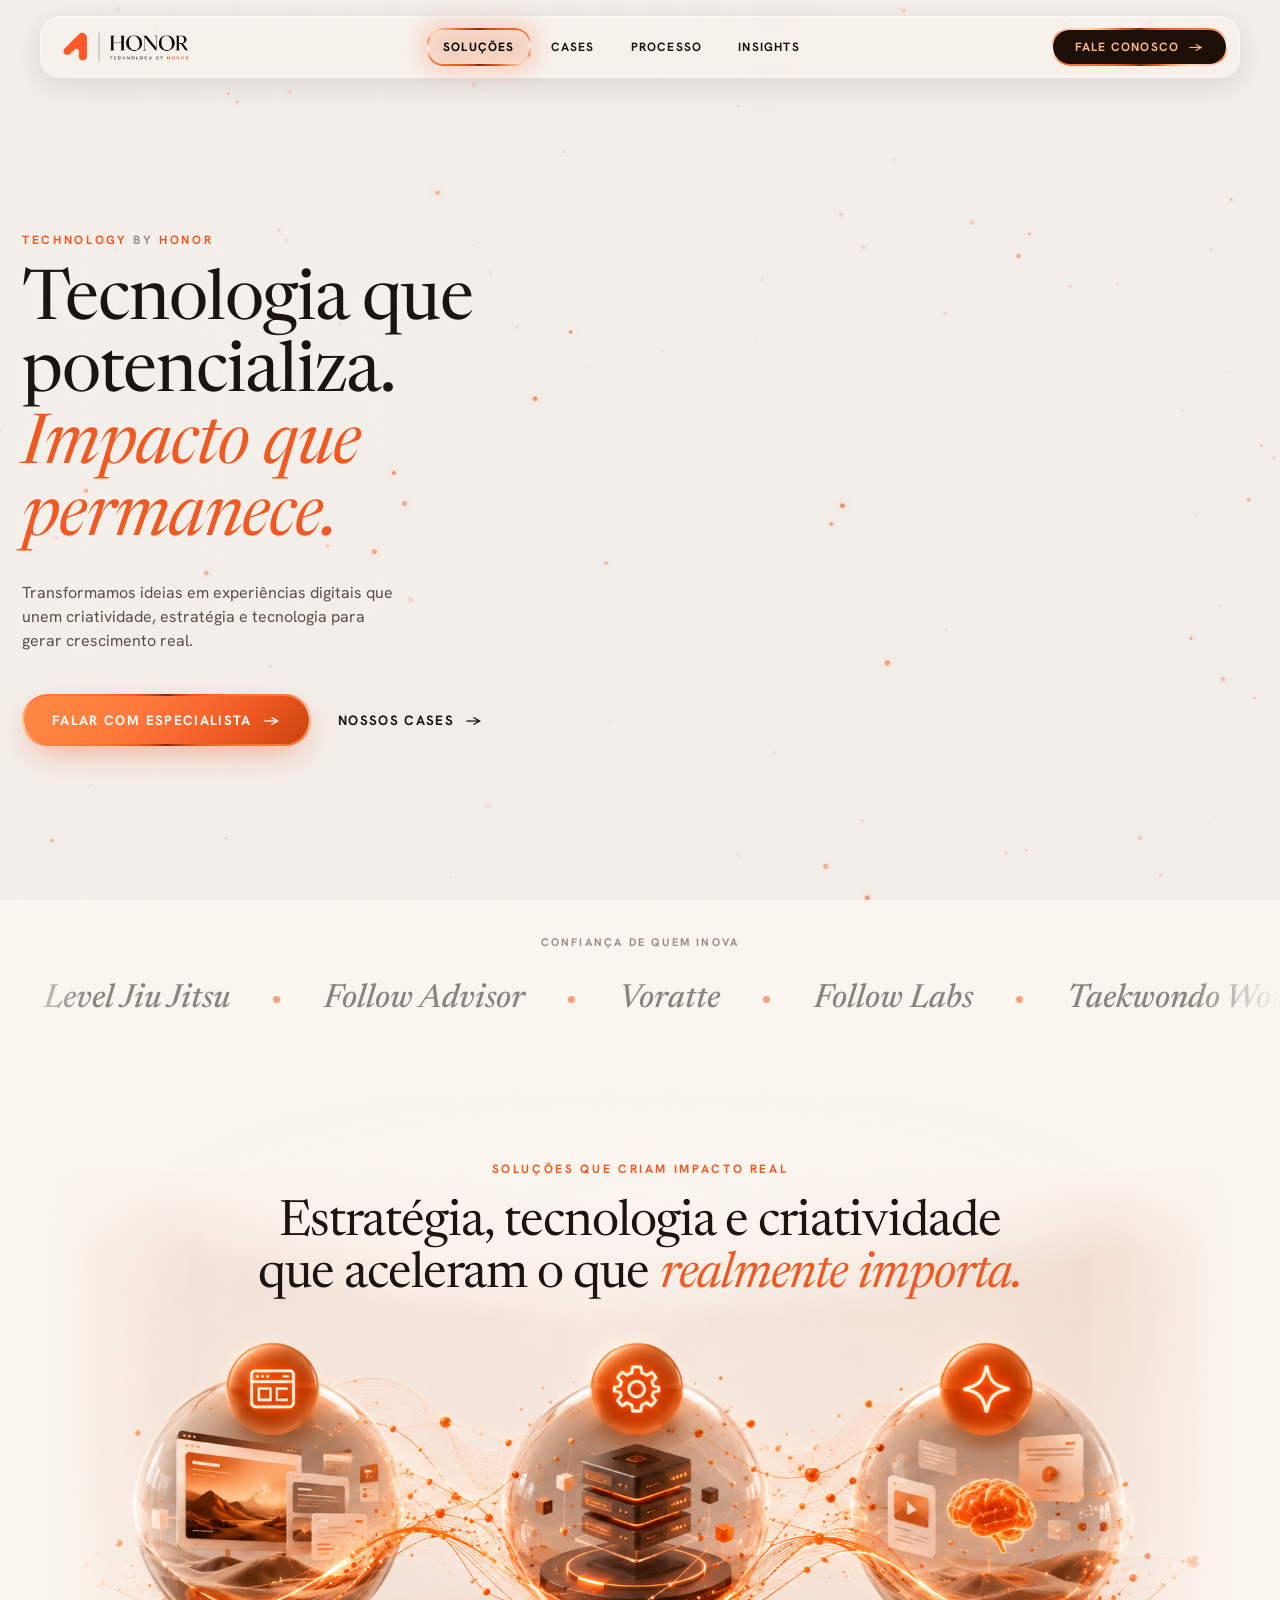
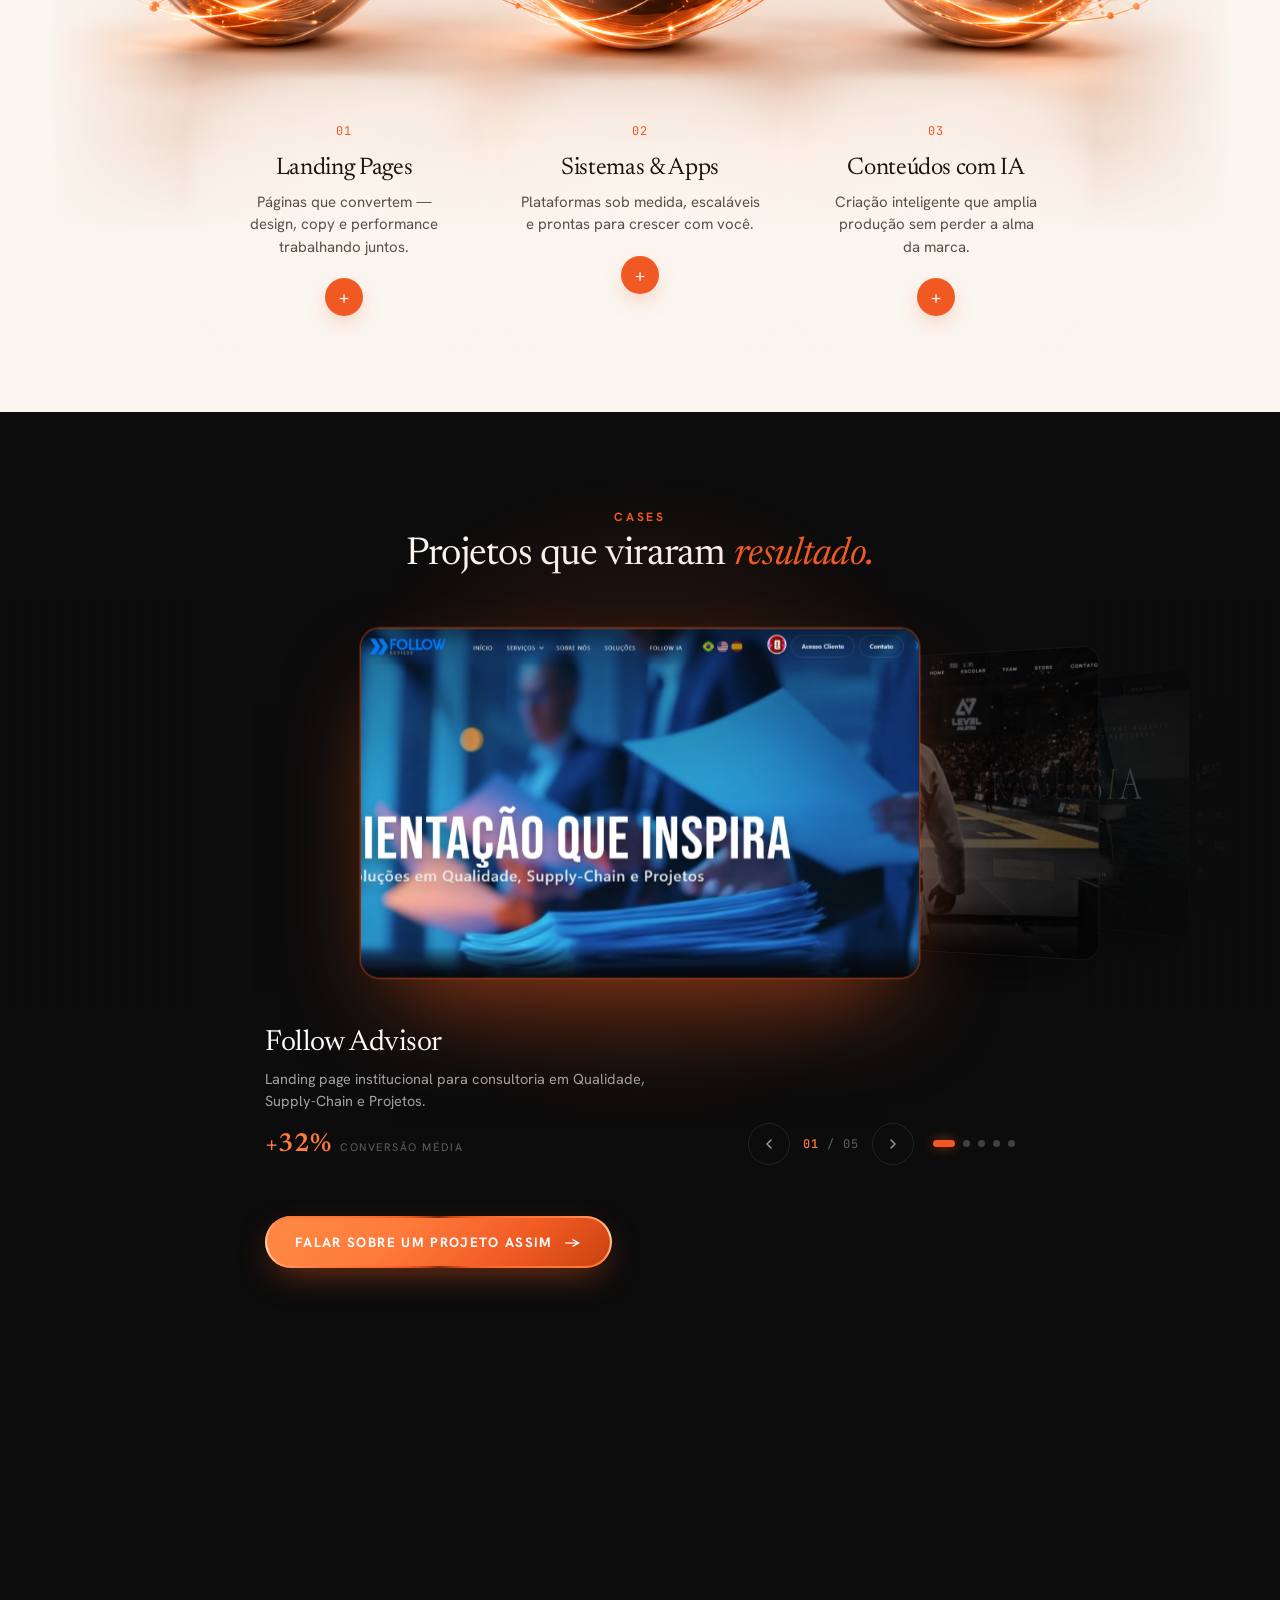
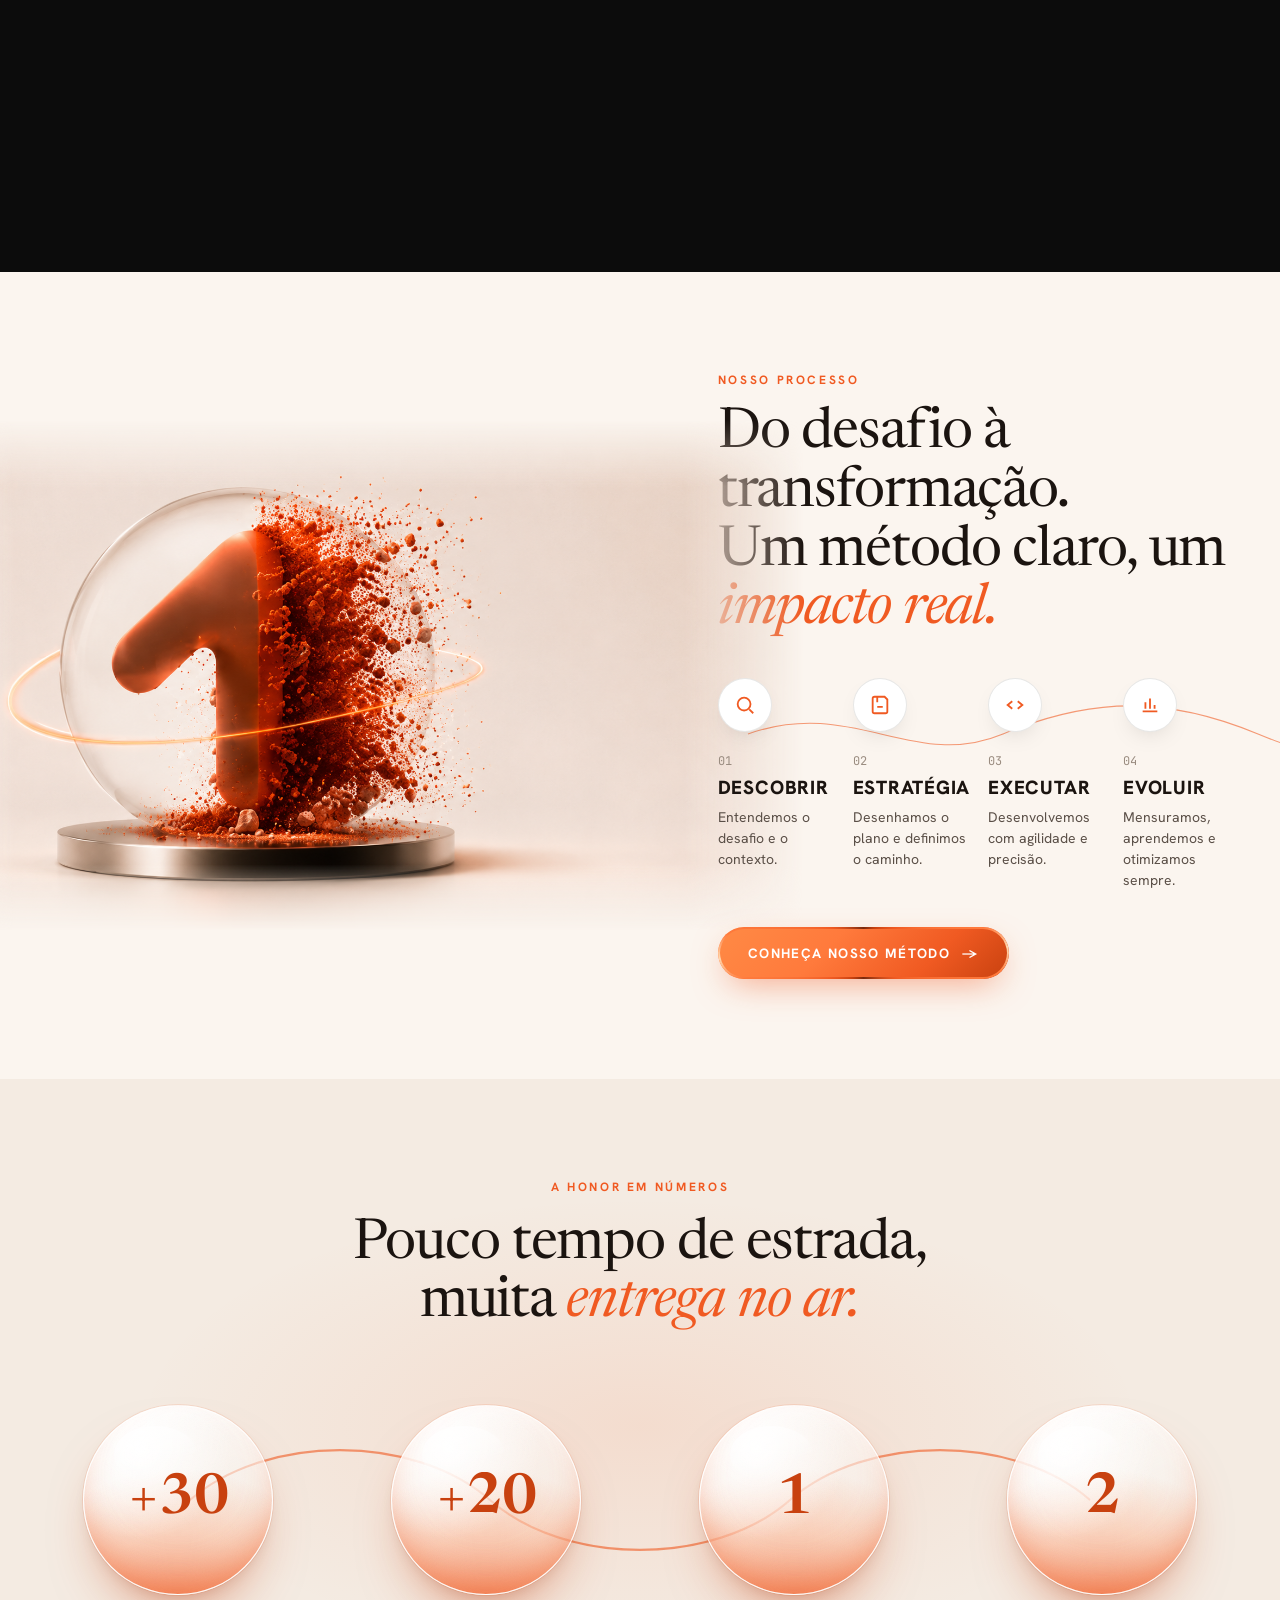
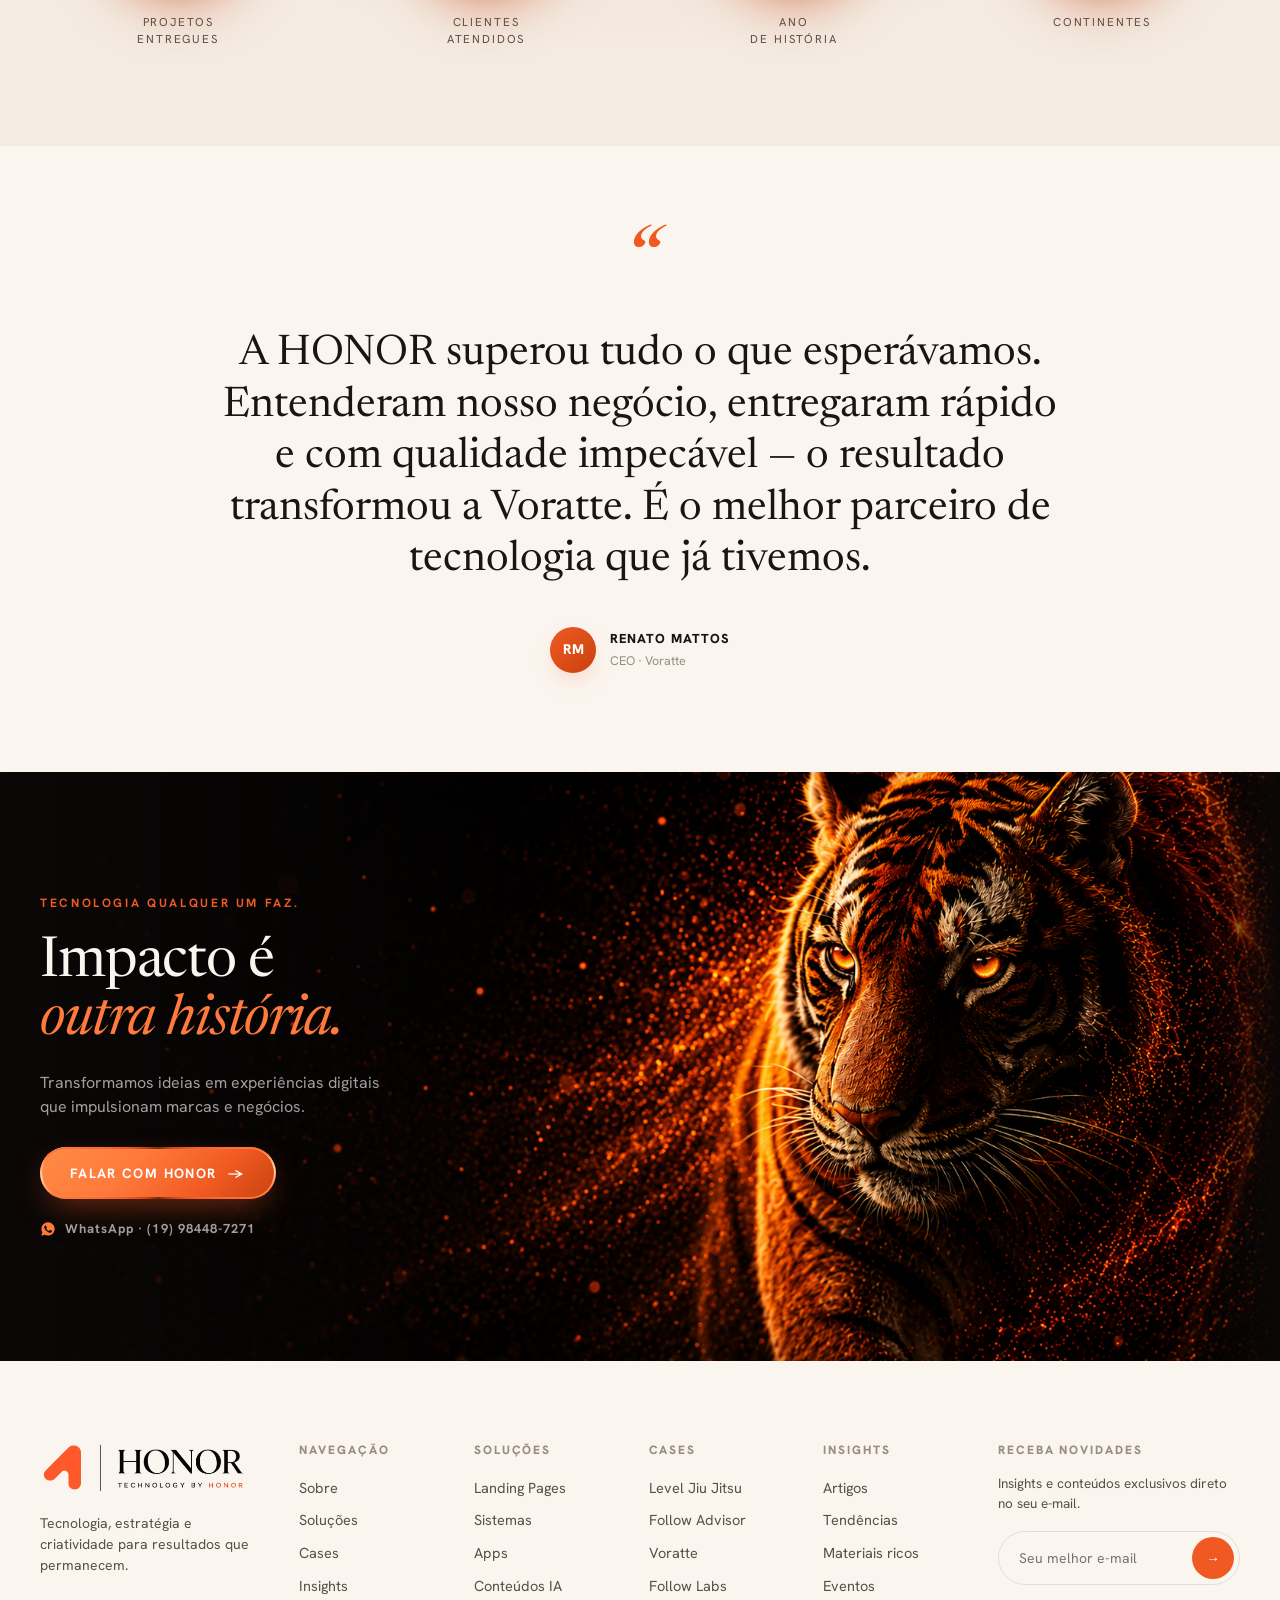
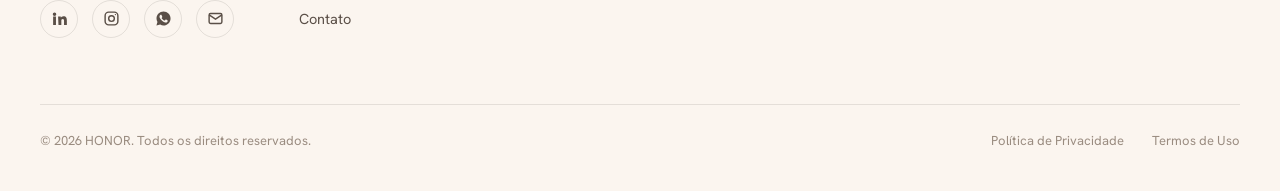
==== commit 75b4dc58: "Galerias por solução, números em orbes de vidro e remoção do CRM Finance Galerias - Os três "+" de S" ====
--- a/index.html
+++ b/index.html
@@ -94,19 +94,19 @@
         <span class="num">01</span>
         <h3>Landing Pages</h3>
         <p>Páginas que convertem — design, copy e performance trabalhando juntos.</p>
-        <div class="plus">+</div>
+        <a class="plus" href="landing-pages.html" aria-label="Ver todas as landing pages">+</a>
       </article>
       <article class="sol-card reveal d2">
         <span class="num">02</span>
         <h3>Sistemas &amp; Apps</h3>
         <p>Plataformas sob medida, escaláveis e prontas para crescer com você.</p>
-        <div class="plus">+</div>
+        <a class="plus" href="sistemas.html" aria-label="Ver todos os sistemas e apps">+</a>
       </article>
       <article class="sol-card reveal d3">
         <span class="num">03</span>
         <h3>Conteúdos com IA</h3>
         <p>Criação inteligente que amplia produção sem perder a alma da marca.</p>
-        <div class="plus">+</div>
+        <a class="plus" href="conteudos-ia.html" aria-label="Ver todos os conteúdos com IA">+</a>
       </article>
     </div>
   </div>
@@ -144,14 +144,6 @@
           <h3>Travessia · FollowLabs</h3>
           <p>Landing page premium para plataforma de governança, compliance e qualidade.</p>
           <span class="cf-chip"><b>+45</b><i>projetos entregues</i></span>
-        </div>
-      </article>
-      <article class="cf-card">
-        <div class="cf-shot"><img src="assets/app-crm.png" alt="Dashboard financeiro do Hono AI CRM Finance" loading="lazy" decoding="async" /></div>
-        <div class="cf-info">
-          <h3>Hono AI · CRM Finance</h3>
-          <p>Dashboard financeiro executivo: KPIs do ciclo, fluxo de caixa e saúde do negócio em tempo real.</p>
-          <span class="cf-chip"><b>+50%</b><i>produtividade</i></span>
         </div>
       </article>
       <article class="cf-card">
@@ -242,31 +234,50 @@
   </div>
 </section>
 
-<!-- ============ NÚMEROS (faixa escura) ============ -->
-<section class="numbers" aria-label="A HONOR em números">
-  <span class="num-glow" aria-hidden="true"></span>
-  <span class="num-sparks" aria-hidden="true"><span class="spark" style="--x:6%;--s:0.80;--d:11.0s;--t:0.0s"></span><span class="spark" style="--x:14%;--s:1.20;--d:14.0s;--t:-3.5s"></span><span class="spark" style="--x:23%;--s:0.70;--d:9.5s;--t:-6.0s"></span><span class="spark" style="--x:31%;--s:1.00;--d:13.0s;--t:-1.8s"></span><span class="spark" style="--x:44%;--s:0.90;--d:12.0s;--t:-8.0s"></span><span class="spark" style="--x:52%;--s:1.30;--d:15.0s;--t:-4.2s"></span><span class="spark" style="--x:61%;--s:0.75;--d:10.5s;--t:-9.5s"></span><span class="spark" style="--x:69%;--s:1.05;--d:13.5s;--t:-2.4s"></span><span class="spark" style="--x:78%;--s:0.85;--d:11.5s;--t:-7.0s"></span><span class="spark" style="--x:86%;--s:1.15;--d:14.5s;--t:-5.0s"></span><span class="spark" style="--x:93%;--s:0.70;--d:10.0s;--t:-1.0s"></span><span class="spark" style="--x:38%;--s:1.10;--d:16.0s;--t:-11.0s"></span></span>
-  <div class="wrap num-grid">
-    <div class="num-hero reveal">
-      <span class="eyebrow">A Honor em números</span>
-      <div class="num-n ember-num" data-odo="30" data-prefix="+">+30</div>
-      <span class="num-rule"></span>
-      <div class="num-l">projetos entregues</div>
-    </div>
-    <ul class="num-list reveal d1">
-      <li>
-        <span class="num-n2 ember-num" data-odo="20" data-prefix="+">+20</span>
-        <span class="num-l2">clientes atendidos</span>
+<!-- ============ NÚMEROS (orbes de vidro) ============ -->
+<section class="numbers section" aria-label="A HONOR em números">
+  <div class="wrap">
+    <div class="sec-head">
+      <span class="eyebrow reveal">A Honor em números</span>
+      <h2 class="h2 reveal d1">Pouco tempo de estrada,<br>muita <span class="ital">entrega no ar.</span></h2>
+    </div>
+
+    <div class="orb-row">
+      <!-- trilha de luz ligando os orbes; desenha na entrada como o wire do Processo -->
+      <svg class="orb-wire wire" viewBox="0 0 1000 120" preserveAspectRatio="none" aria-hidden="true">
+        <path d="M101 60 C168 18, 300 18, 367 60 C434 102, 566 102, 633 60 C700 18, 832 18, 899 60"/>
+      </svg>
+      <ul class="orb-list">
+      <li class="orb-item reveal d1">
+        <div class="orb">
+          <span class="orb-shine" aria-hidden="true"></span>
+          <span class="orb-num" data-odo="30" data-prefix="+">+30</span>
+        </div>
+        <div class="orb-l">projetos<br>entregues</div>
       </li>
-      <li>
-        <span class="num-n2 ember-num" data-odo="1">1</span>
-        <span class="num-l2">ano de história</span>
+      <li class="orb-item reveal d2">
+        <div class="orb">
+          <span class="orb-shine" aria-hidden="true"></span>
+          <span class="orb-num" data-odo="20" data-prefix="+">+20</span>
+        </div>
+        <div class="orb-l">clientes<br>atendidos</div>
       </li>
-      <li>
-        <span class="num-n2 ember-num" data-odo="2">2</span>
-        <span class="num-l2">continentes</span>
+      <li class="orb-item reveal d3">
+        <div class="orb">
+          <span class="orb-shine" aria-hidden="true"></span>
+          <span class="orb-num" data-odo="1">1</span>
+        </div>
+        <div class="orb-l">ano<br>de história</div>
       </li>
-    </ul>
+      <li class="orb-item reveal d4">
+        <div class="orb">
+          <span class="orb-shine" aria-hidden="true"></span>
+          <span class="orb-num" data-odo="2">2</span>
+        </div>
+        <div class="orb-l">continentes</div>
+      </li>
+      </ul>
+    </div>
   </div>
 </section>
 
--- a/styles.css
+++ b/styles.css
@@ -301,13 +301,18 @@
 .sol-card .num{ font-family:var(--mono); font-size:12px; color:var(--accent); letter-spacing:.1em; }
 .sol-card h3{ margin:14px 0 10px; font-size:24px; }
 .sol-card p{ color:var(--ink-soft); font-size:15px; max-width:30ch; margin:0 auto; }
+/* virou link para a galeria do tema; text-decoration/line-height explícitos
+   porque agora é <a> e não mais <div> */
 .sol-card .plus{
   width:38px; height:38px; margin:20px auto 0; border-radius:50%;
   background:var(--accent); color:#fff; display:grid; place-items:center;
-  font-size:18px; box-shadow:0 8px 22px -8px var(--glow);
-  transition:transform .4s var(--ease);
-}
-.sol-card:hover .plus{ transform:rotate(90deg) scale(1.08); }
+  font-size:18px; line-height:1; text-decoration:none;
+  box-shadow:0 8px 22px -8px var(--glow);
+  transition:transform .4s var(--ease), box-shadow .4s var(--ease);
+}
+.sol-card .plus:hover,
+.sol-card:hover .plus{ transform:rotate(90deg) scale(1.08); box-shadow:0 12px 28px -8px var(--glow); }
+.sol-card .plus:focus-visible{ outline:2px solid var(--accent-deep); outline-offset:4px; }
 @media(max-width:820px){ .sol-grid{ grid-template-columns:1fr; gap:34px; } }
 
 /* ============================================================
@@ -457,112 +462,103 @@
 @media(max-width:520px){ .steps{ grid-template-columns:1fr; } }
 
 /* ============================================================
-   NÚMEROS — faixa escura, hierarquia editorial
-   O clarão de brasa é 100% CSS. A versão anterior usava um canvas
-   com 320 partículas e shadowBlur por partícula, que sozinho derrubava
-   a página de 60 fps para ~2 fps. Gradiente + 12 faíscas compostas na
-   GPU dão a mesma identidade sem custo de pintura.
-   ============================================================ */
-.numbers{
-  position:relative; overflow:hidden; isolation:isolate;
-  background:#0a0605; color:#fff;
-  padding:clamp(78px,10vh,132px) 0;
-}
-.num-glow{
-  position:absolute; left:50%; bottom:-52%; z-index:-1; pointer-events:none;
-  width:min(130%,1600px); aspect-ratio:2/1; transform:translateX(-50%);
+   NÚMEROS — orbes de vidro no creme
+   Mesma linguagem da seção Soluções. As esferas de lá são um PNG fixo
+   (assets/spheres-soft.png em .sol-bg), então estes orbes são CSS puro.
+   Regra de ouro herdada da versão anterior: NENHUM filter/backdrop-filter
+   em ancestral do número — o odômetro anima dentro, e filtro sobre camada
+   animada custou metade do frame rate antes.
+   ============================================================ */
+.numbers{ position:relative; overflow:hidden; background:var(--cream-2); }
+.numbers::before{                       /* wash quente separando do creme vizinho */
+  content:""; position:absolute; left:50%; top:52%; z-index:0; pointer-events:none;
+  width:min(120%,1400px); aspect-ratio:2.2/1; transform:translate(-50%,-50%);
+  background:radial-gradient(closest-side, rgba(240,90,34,.10), transparent 72%);
+}
+.numbers .wrap{ position:relative; z-index:1; }
+.numbers .sec-head{ margin-bottom:clamp(44px,6vw,72px); }
+
+.orb-row{ position:relative; }
+.orb-wire{
+  position:absolute; left:3%; top:0; width:94%; z-index:0;
+  /* mesma altura do orbe: o path está em y=60 de um viewBox de 120 e o
+     preserveAspectRatio="none" estica, então a linha cai no centro deles */
+  height:clamp(120px,15vw,190px);
+}
+.orb-wire path{ stroke-width:1.6; opacity:.75; }
+.orb-list{
+  position:relative; z-index:1; list-style:none;
+  display:grid; grid-template-columns:repeat(4,1fr); gap:clamp(16px,2.5vw,34px);
+}
+.orb-item{ text-align:center; }
+
+/* o orbe */
+.orb{
+  position:relative; margin:0 auto;
+  width:clamp(120px,15vw,190px); aspect-ratio:1; border-radius:50%;
+  display:grid; place-items:center;
   background:
-    radial-gradient(closest-side, rgba(240,90,34,.34), rgba(200,65,15,.12) 52%, transparent 76%);
-}
-.numbers::after{                      /* segundo clarão, mais quente e baixo */
-  content:""; position:absolute; left:50%; bottom:-30%; z-index:-1; pointer-events:none;
-  width:min(80%,900px); aspect-ratio:2.4/1; transform:translateX(-50%);
-  background:radial-gradient(closest-side, rgba(255,122,60,.20), transparent 70%);
-}
-
-/* faíscas: só transform/opacity, compostas na GPU */
-.num-sparks{ position:absolute; inset:0; z-index:-1; pointer-events:none; }
-.spark{
-  position:absolute; left:var(--x); bottom:-12px;
-  width:3px; height:3px; border-radius:50%;
-  background:var(--accent-2);
-  box-shadow:0 0 8px var(--glow);
-  opacity:0; transform:scale(var(--s,1));
-}
-@media (prefers-reduced-motion:no-preference){
-  .spark{ animation:spark-rise var(--d,12s) linear var(--t,0s) infinite; }
-}
-@keyframes spark-rise{
-  0%   { opacity:0;  transform:translate3d(0,0,0) scale(var(--s,1)); }
-  12%  { opacity:.85; }
-  70%  { opacity:.5; }
-  100% { opacity:0;  transform:translate3d(14px,-62vh,0) scale(var(--s,1)); }
-}
-
-.num-grid{ display:grid; grid-template-columns:1.05fr 1fr; gap:clamp(34px,6vw,96px); align-items:center; }
-.numbers .eyebrow{ display:block; color:var(--accent-2); margin-bottom:18px; }
-
-/* o protagonista */
-.num-n{ font-family:var(--serif); font-weight:600; font-size:clamp(76px,10.5vw,168px); line-height:.84; }
-.num-rule{
-  display:block; height:1px; max-width:340px; margin:30px 0 18px;
-  background:linear-gradient(90deg, var(--accent), rgba(240,90,34,0));
-}
-.num-l{ font-size:12px; letter-spacing:.2em; text-transform:uppercase; color:var(--dark-soft); }
-
-/* os três que apoiam — alinhados numa régua, número à direita, rótulo à esquerda */
-.num-list{ list-style:none; }
-.num-list li{
-  display:grid; grid-template-columns:minmax(0,1fr) 1.35fr; gap:clamp(16px,2.6vw,34px);
-  align-items:baseline; padding:clamp(15px,2.3vh,26px) 0;
-  border-top:1px solid var(--dark-line);
-}
-.num-list li:last-child{ border-bottom:1px solid var(--dark-line); }
-.num-n2{ justify-self:end; font-family:var(--serif); font-weight:600; font-size:clamp(36px,4.2vw,60px); line-height:1; }
-.num-l2{ font-size:12px; letter-spacing:.18em; text-transform:uppercase; color:var(--dark-faint); }
-
-@media(max-width:900px){
-  .num-grid{ grid-template-columns:1fr; gap:34px; }
-  .num-rule{ max-width:none; }
-  .num-list li{ grid-template-columns:minmax(0,auto) 1fr; }
-  .num-n2{ justify-self:start; }
-}
-
-/* numbers glow like orange embers */
-.ember-num{
-  position:relative; display:inline-block; font-weight:600;
-  color:#FF8636;
-  text-shadow:
-    0 0 1px rgba(255,180,120,.9),
-    0 0 16px rgba(240,90,34,.65),
-    0 0 38px rgba(240,90,34,.45),
-    0 0 70px rgba(240,90,34,.30);
-}
-.ember-num span{ color:inherit; }
+    radial-gradient(76% 76% at 30% 22%, rgba(255,255,255,.98), rgba(255,255,255,.34) 44%, transparent 64%),
+    radial-gradient(130% 118% at 50% 116%, rgba(240,90,34,.62), rgba(255,122,60,.26) 42%, transparent 70%),
+    linear-gradient(158deg, rgba(255,255,255,.72), rgba(244,235,226,.40));
+  border:1px solid rgba(255,255,255,.9);
+  box-shadow:
+    0 30px 54px -24px rgba(200,65,15,.6),
+    0 6px 18px -10px rgba(27,20,16,.2),
+    0 0 0 1px rgba(240,90,34,.12),
+    inset 0 -26px 42px -20px rgba(240,90,34,.72),
+    inset 0 12px 24px -14px rgba(255,255,255,1);
+  transition:transform .55s var(--ease), box-shadow .55s var(--ease);
+}
+.orb-item:hover .orb{
+  transform:translateY(-8px);
+  box-shadow:
+    0 40px 66px -24px rgba(200,65,15,.66),
+    0 8px 20px -10px rgba(27,20,16,.22),
+    0 0 0 1px rgba(240,90,34,.2),
+    inset 0 -26px 42px -20px rgba(240,90,34,.78),
+    inset 0 12px 24px -14px rgba(255,255,255,1);
+}
+/* brilho especular no alto à esquerda */
+.orb-shine{
+  position:absolute; left:16%; top:11%; width:44%; height:30%; border-radius:50%;
+  background:linear-gradient(160deg, rgba(255,255,255,.95), rgba(255,255,255,0) 68%);
+  pointer-events:none;
+}
+
+/* número dentro do orbe: laranja sólido. Sem halo — no creme o brilho
+   não lê como luz, vira sujeira em volta do algarismo. */
+.orb-num{
+  position:relative;
+  font-family:var(--serif); font-weight:600; line-height:1;
+  font-size:clamp(34px,4.4vw,60px);
+  color:var(--accent-deep);
+}
+.orb-l{
+  margin-top:18px; font-size:11.5px; letter-spacing:.16em;
+  text-transform:uppercase; color:var(--ink-soft);
+}
+
+@media(max-width:860px){
+  .orb-list{ grid-template-columns:repeat(2,1fr); gap:34px 18px; }
+  .orb-wire{ display:none; }
+}
+@media(max-width:380px){ .orb-list{ grid-template-columns:1fr; } }
 
 /* ---- ODÔMETRO ----
    Cada dígito é uma coluna com overflow:hidden e uma tira 0-9 que desliza.
    A largura da coluna sai sozinha do dígito mais largo da tira, então todas
-   ficam iguais sem depender de a fonte ter algarismos tabulares. */
-.ember-num.odo{ position:relative; display:inline-flex; align-items:flex-start; }
-
-/* O brilho NÃO pode sair dos dígitos: a janela de cada coluna é um
-   overflow:hidden justo, e qualquer text-shadow largo bate na borda e vira
-   um retângulo. Dar padding não resolve — a folga deixa vazar o dígito
-   vizinho da tira junto com o brilho. Então o estouro vem de uma camada
-   própria atrás, que ninguém recorta.
-   (E não use filter:drop-shadow aqui: derruba a página de ~60 fps p/ ~30,
-   porque o filtro é reaplicado sobre a camada das tiras a cada frame.) */
-.ember-num.odo::before{
-  content:""; position:absolute; inset:-.42em -.28em; z-index:-1; pointer-events:none;
-  /* farthest-side vira elipse acompanhando a largura do número; closest-side
-     daria um círculo que deixa o "+" e o último dígito fora do estouro */
-  background:radial-gradient(farthest-side at 50% 50%,
-    rgba(255,134,54,.40), rgba(240,90,34,.18) 55%, transparent 82%);
-}
-.ember-num.odo .odo-d,
-.ember-num.odo .odo-s{ text-shadow:0 0 1px rgba(255,180,120,.85); }
-
+   ficam iguais sem depender de a fonte ter algarismos tabulares.
+   A classe .odo é posta pelo JS; a pele (cor, tamanho) fica em quem usa.
+
+   Dois cuidados aprendidos e que valem para qualquer pele nova:
+   1. Nada de text-shadow largo nos dígitos. A janela da coluna é um
+      overflow:hidden justo, a sombra bate na borda e vira um retângulo
+      visível. Dar padding não resolve: a folga deixa vazar o dígito
+      vizinho da tira junto com o brilho.
+   2. Nada de filter/drop-shadow em ancestral. O filtro é reaplicado sobre
+      a camada das tiras a cada frame e derruba a página de ~60 fps p/ ~30. */
+.odo{ position:relative; display:inline-flex; align-items:flex-start; }
 .odo-d{ display:block; overflow:hidden; height:1em; font-variant-numeric:tabular-nums; }
 .odo-s{ display:block; height:1em; line-height:1em; }
 .odo-strip{
@@ -673,4 +669,3 @@
 /* frozen-timeline fallback: when CSS animations never advance, show content */
 html.no-anim .reveal{ opacity:1 !important; transform:none !important; transition:none !important; }
 html.no-anim .wire path{ stroke-dashoffset:0 !important; transition:none !important; }
-html.no-anim .spark{ animation:none !important; opacity:.5 !important; }
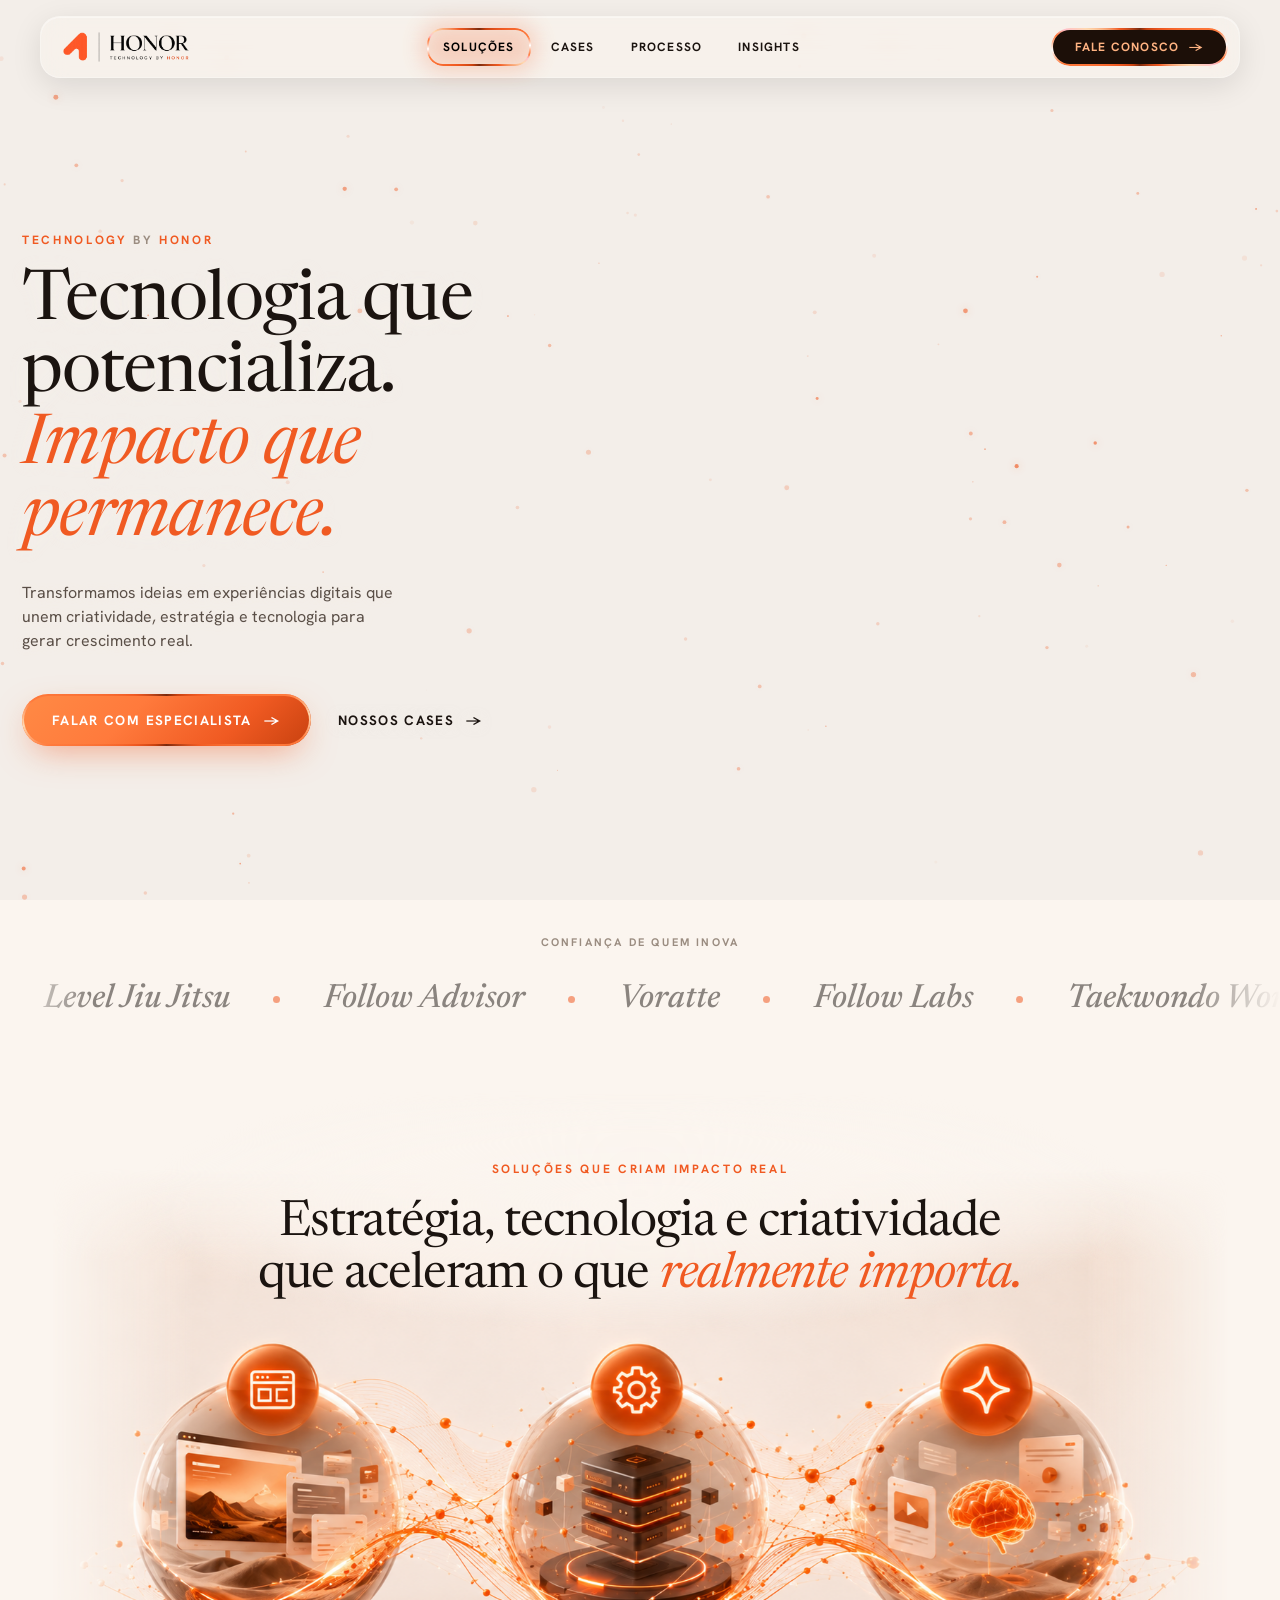
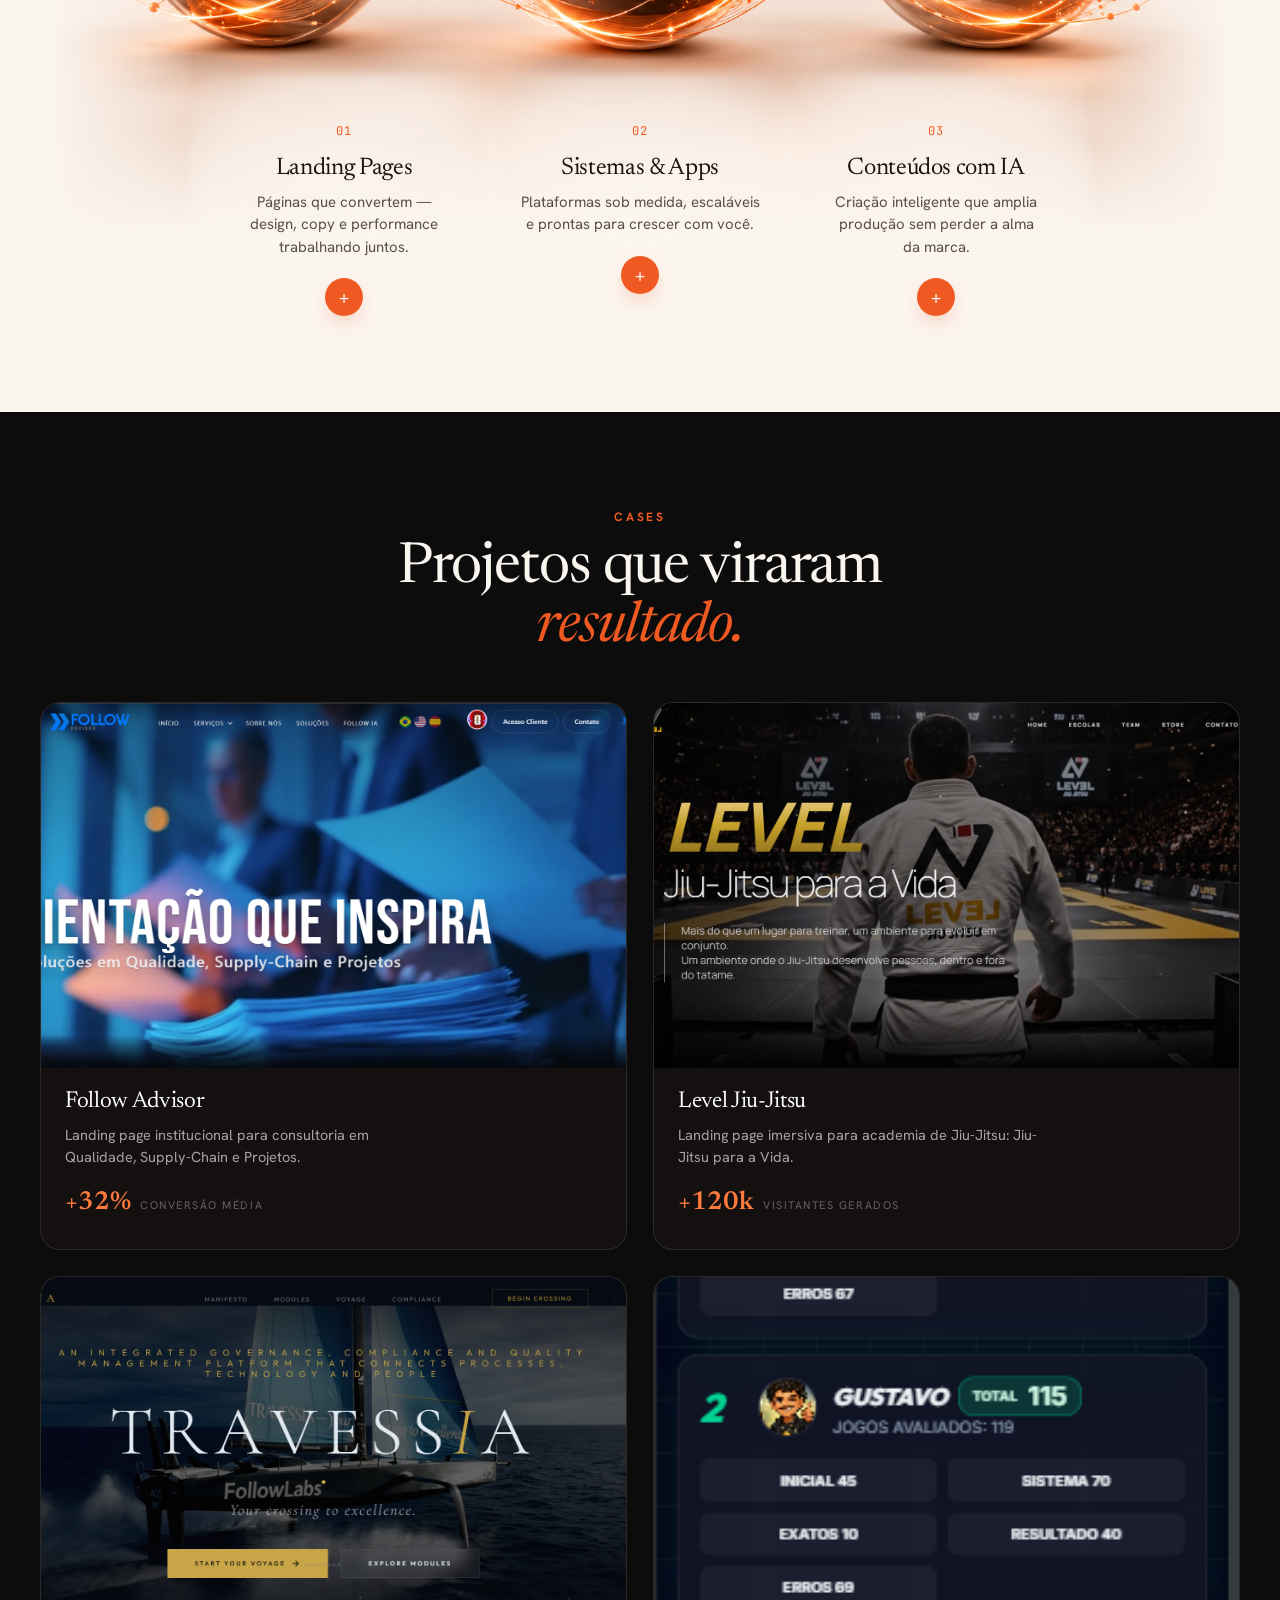
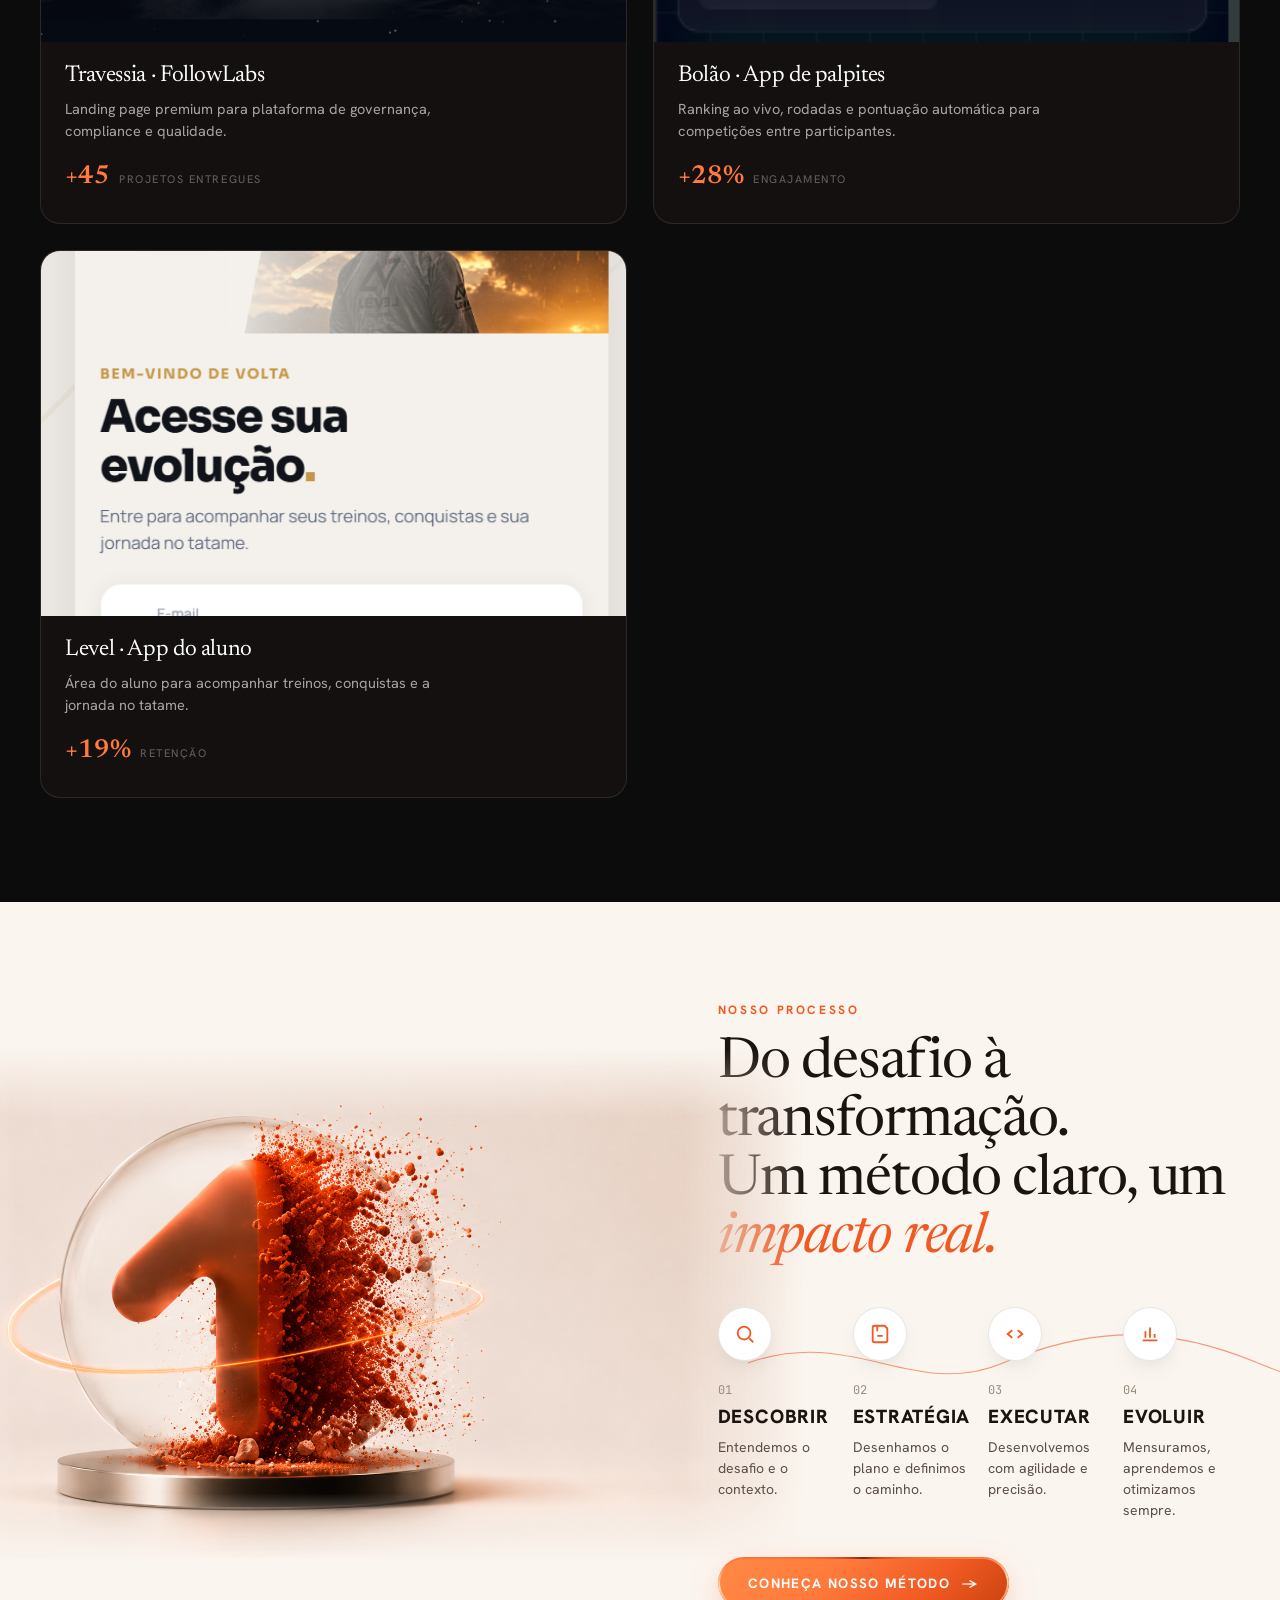
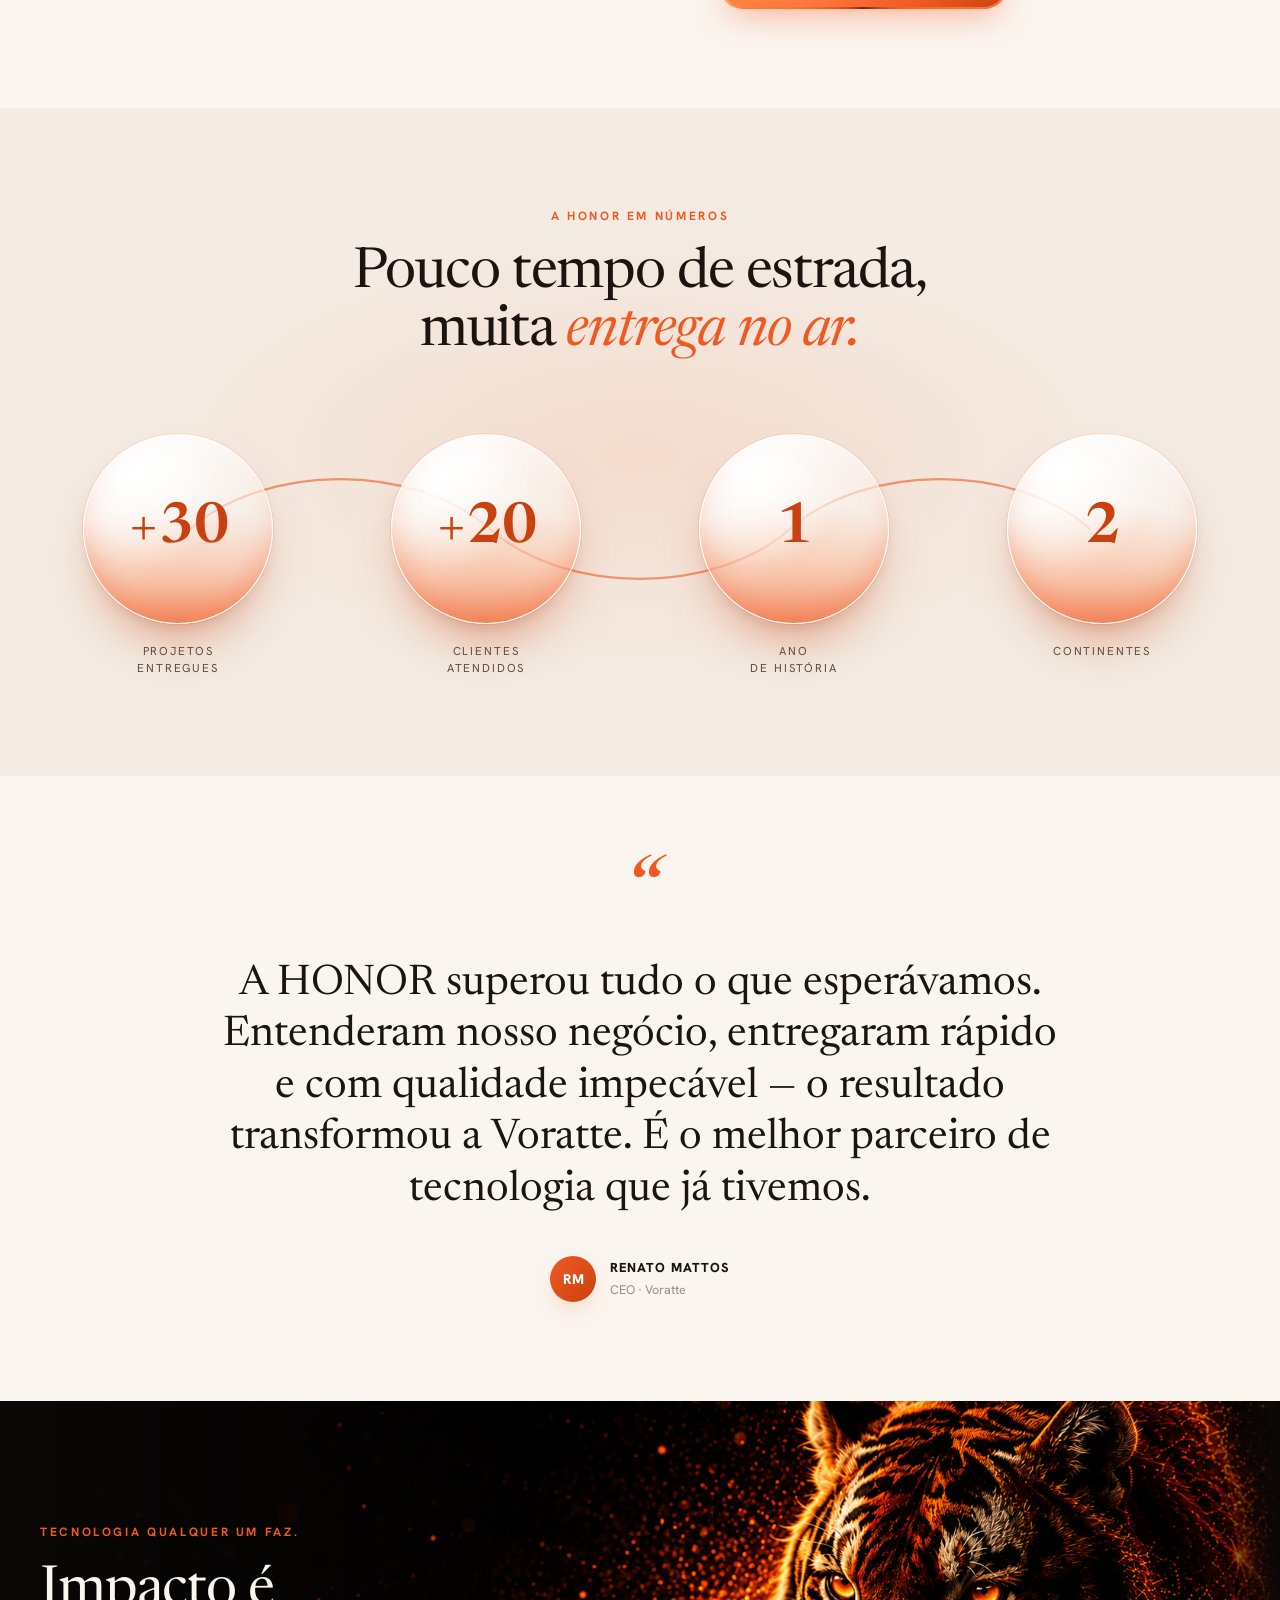
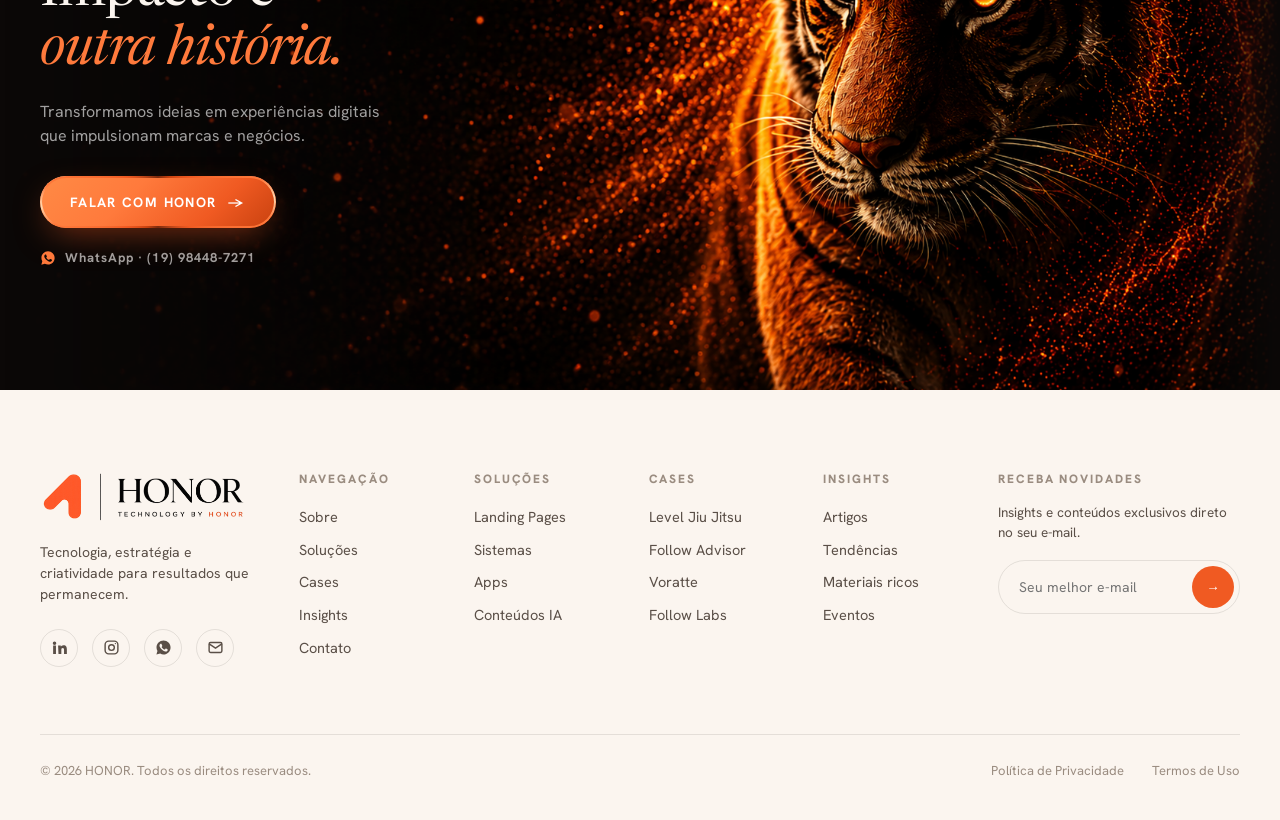
==== commit 588782c0: "Portfólio em cards-janela, com preview e link para o site As galerias mostravam só um print recortad" ====
--- a/index.html
+++ b/index.html
@@ -120,6 +120,9 @@
     <h2 class="h2 reveal d1">Projetos que viraram <span class="ital">resultado.</span></h2>
   </div>
 
+  <!-- Para o case abrir o site no clique, acrescente no <article class="cf-card">:
+       data-url="https://SITE" data-domain="site.com.br" — o selo "Abrir site" no
+       card central e o link da legenda aparecem sozinhos. Sem data-url, nada muda. -->
   <div class="cf-stage" id="cfStage">
     <div class="cf-track" id="cfTrack">
       <article class="cf-card" aria-current="true">
@@ -171,6 +174,12 @@
       <h3 class="cf-t"></h3>
       <p class="cf-d"></p>
       <span class="cf-chip"><b></b><i></i></span>
+      <!-- só aparece nos cases que já têm site publicado (data-url no card) -->
+      <a class="cf-visit" href="#" target="_blank" rel="noopener" hidden>
+        Ver site ao vivo
+        <span class="cf-visit-url"></span>
+        <svg width="13" height="13" viewBox="0 0 24 24" fill="none" stroke="currentColor" stroke-width="2.2" stroke-linecap="round" stroke-linejoin="round" aria-hidden="true"><path d="M7 17L17 7M9 7h8v8"/></svg>
+      </a>
     </div>
     <div class="cf-ctl">
       <button class="cf-arrow" type="button" data-dir="-1" aria-label="Case anterior">
--- a/styles.css
+++ b/styles.css
@@ -387,6 +387,38 @@
 .cases.cf--on .cf-card.is-active{
   cursor:default; border-color:rgba(240,90,34,.5);
   box-shadow:0 44px 92px -30px var(--glow), 0 0 0 1px rgba(240,90,34,.22);
+}
+/* o case central com site publicado vira um clique de verdade */
+.cases.cf--on .cf-card.is-active[data-url]{ cursor:pointer; }
+.cf-shot{ position:relative; }
+.cf-card[data-url] .cf-shot::after{
+  content:"Abrir site \2197";
+  position:absolute; left:14px; bottom:14px; z-index:2;
+  padding:9px 16px; border-radius:999px;
+  background:var(--accent); color:#fff;
+  font-family:var(--sans); font-size:11px; font-weight:800;
+  letter-spacing:.13em; text-transform:uppercase;
+  box-shadow:0 14px 30px -12px rgba(200,65,15,.8);
+  opacity:0; transform:translateY(8px);
+  transition:opacity .4s var(--ease), transform .45s var(--ease);
+}
+.cases.cf--on .cf-card.is-active[data-url] .cf-shot::after,
+.cases.cf--snap .cf-card[data-url] .cf-shot::after,
+.cf-card[data-url]:hover .cf-shot::after{ opacity:1; transform:none; }
+
+/* link para o site do case, ao lado da legenda */
+.cf-visit{
+  display:inline-flex; align-items:center; gap:9px; margin-top:16px;
+  font-family:var(--sans); font-size:11.5px; font-weight:800;
+  letter-spacing:.13em; text-transform:uppercase; color:var(--accent-2);
+  transition:gap .35s var(--ease), color .3s var(--ease);
+}
+.cf-visit:hover{ gap:13px; color:#fff; }
+.cf-visit svg{ transition:transform .35s var(--ease); }
+.cf-visit:hover svg{ transform:translate(3px,-3px); }
+.cf-visit-url{
+  font-family:var(--mono); font-weight:400; font-size:11px;
+  letter-spacing:.02em; text-transform:none; color:var(--dark-faint);
 }
 
 /* legenda + controles */
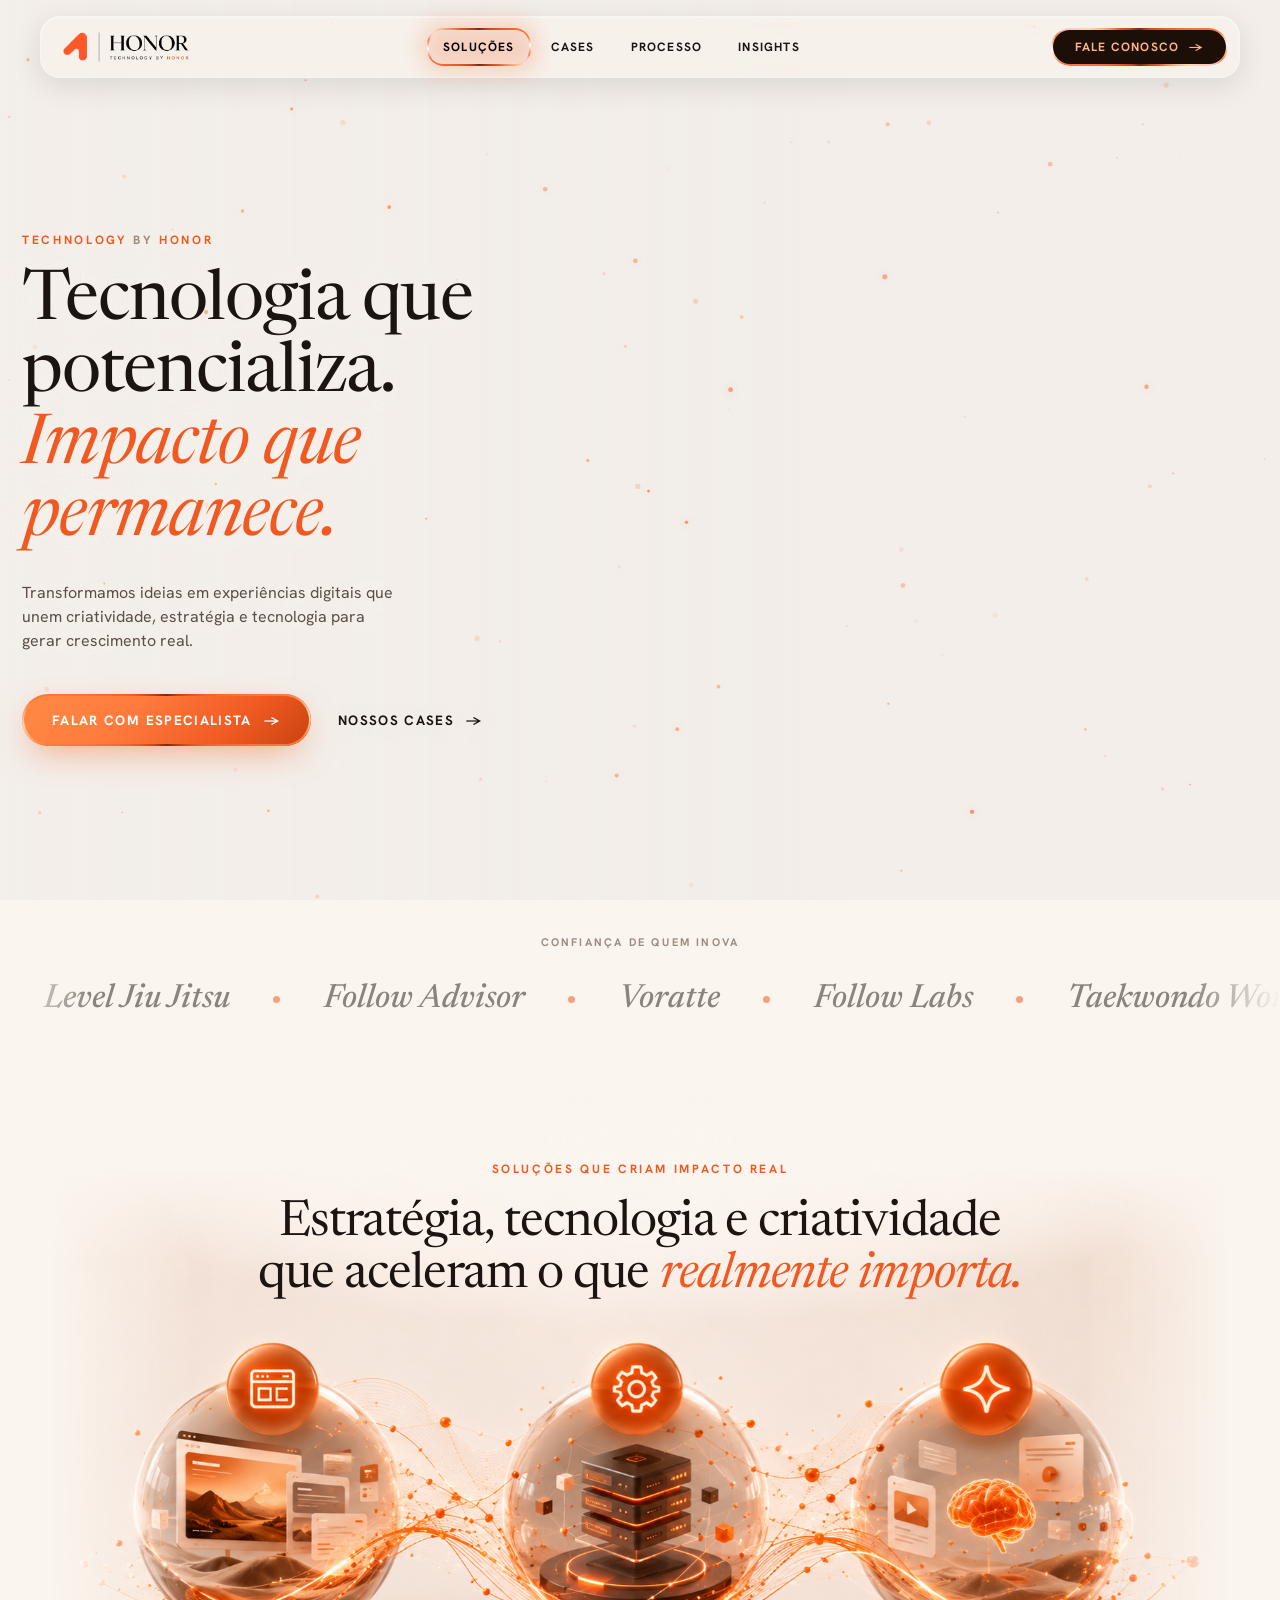
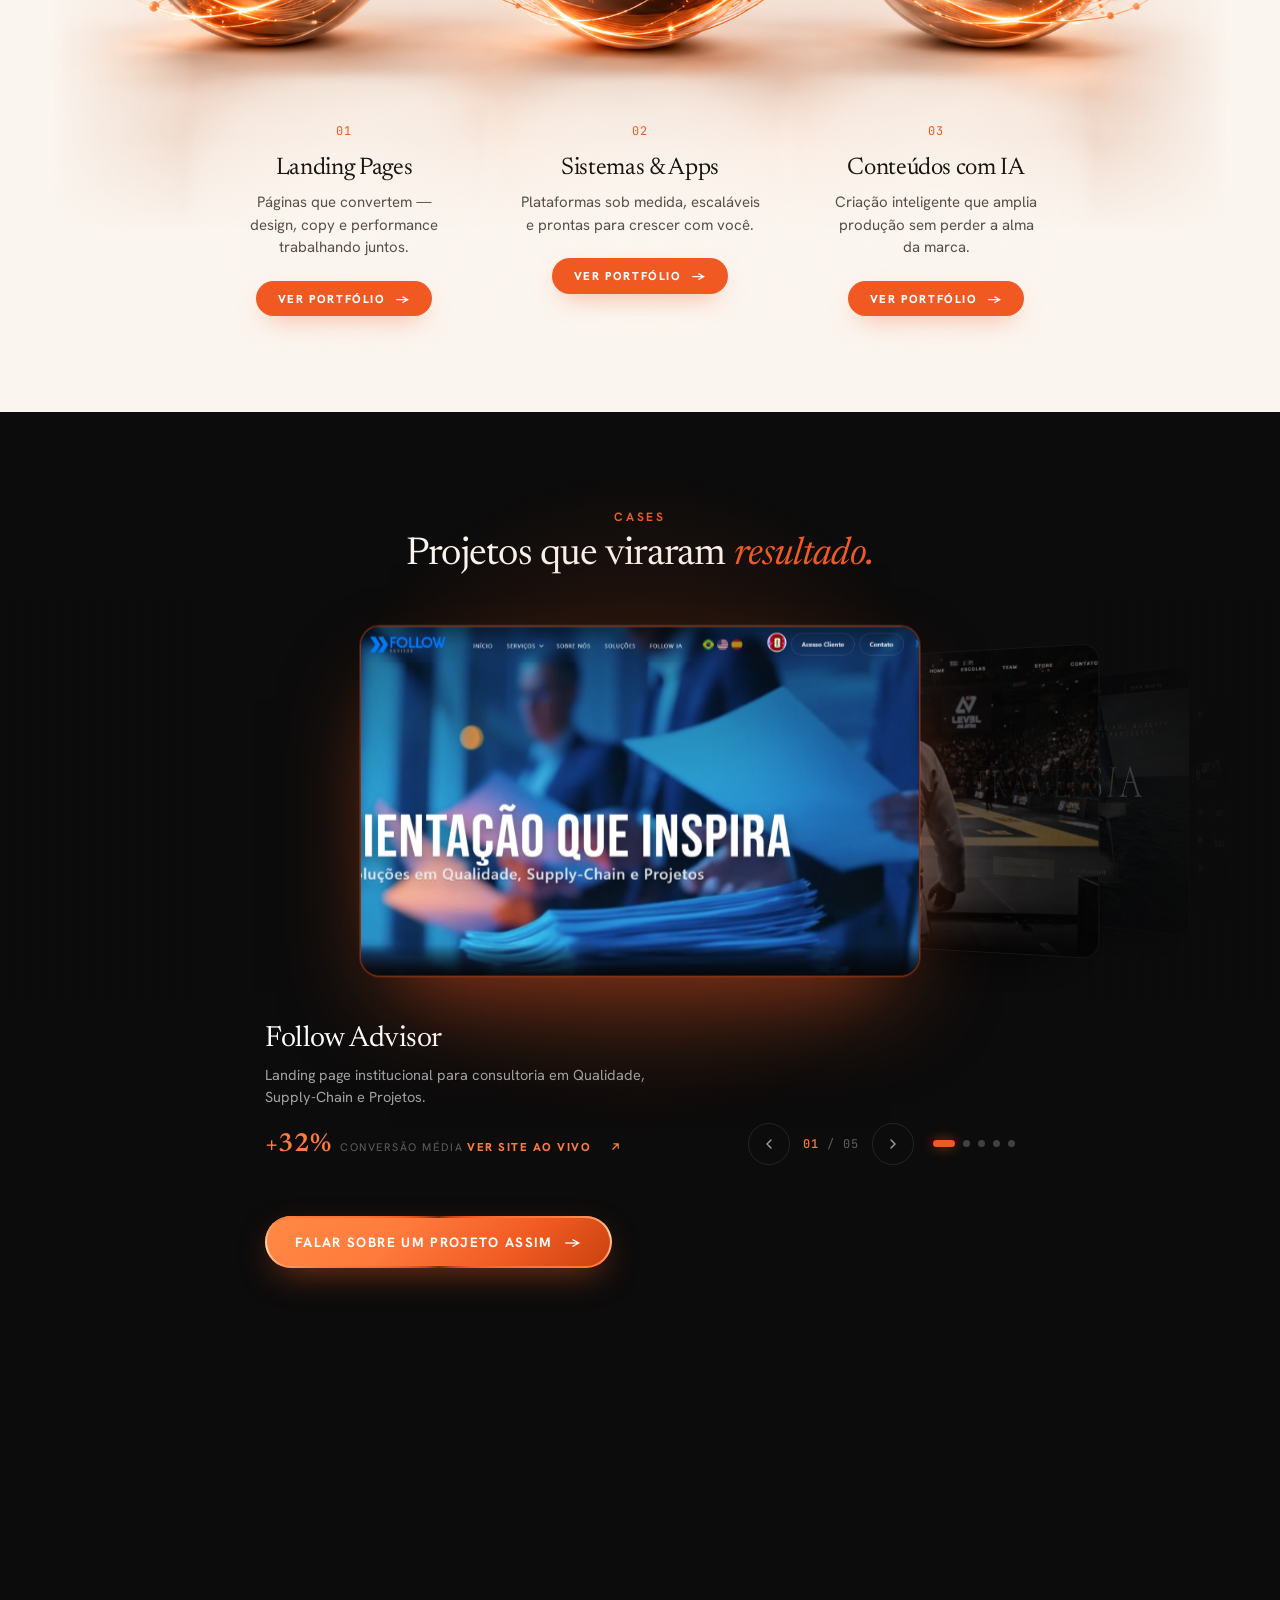
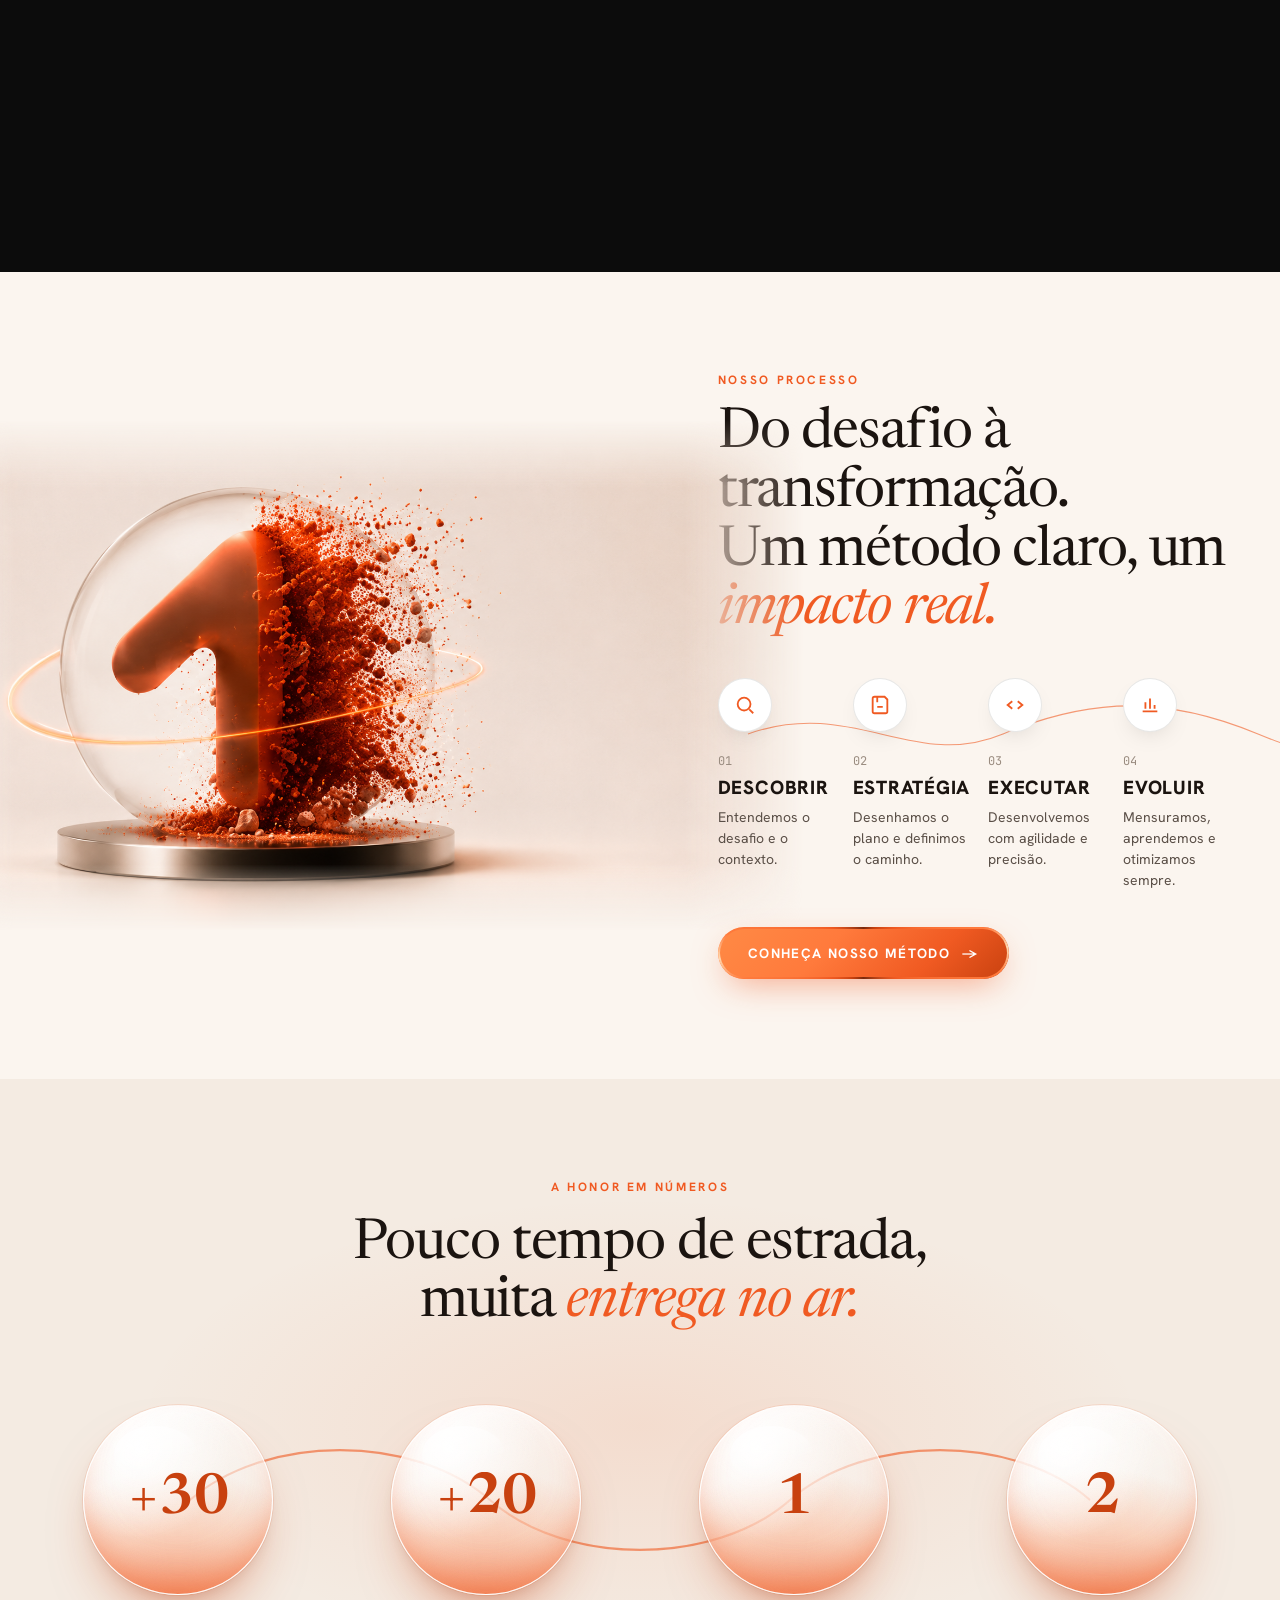
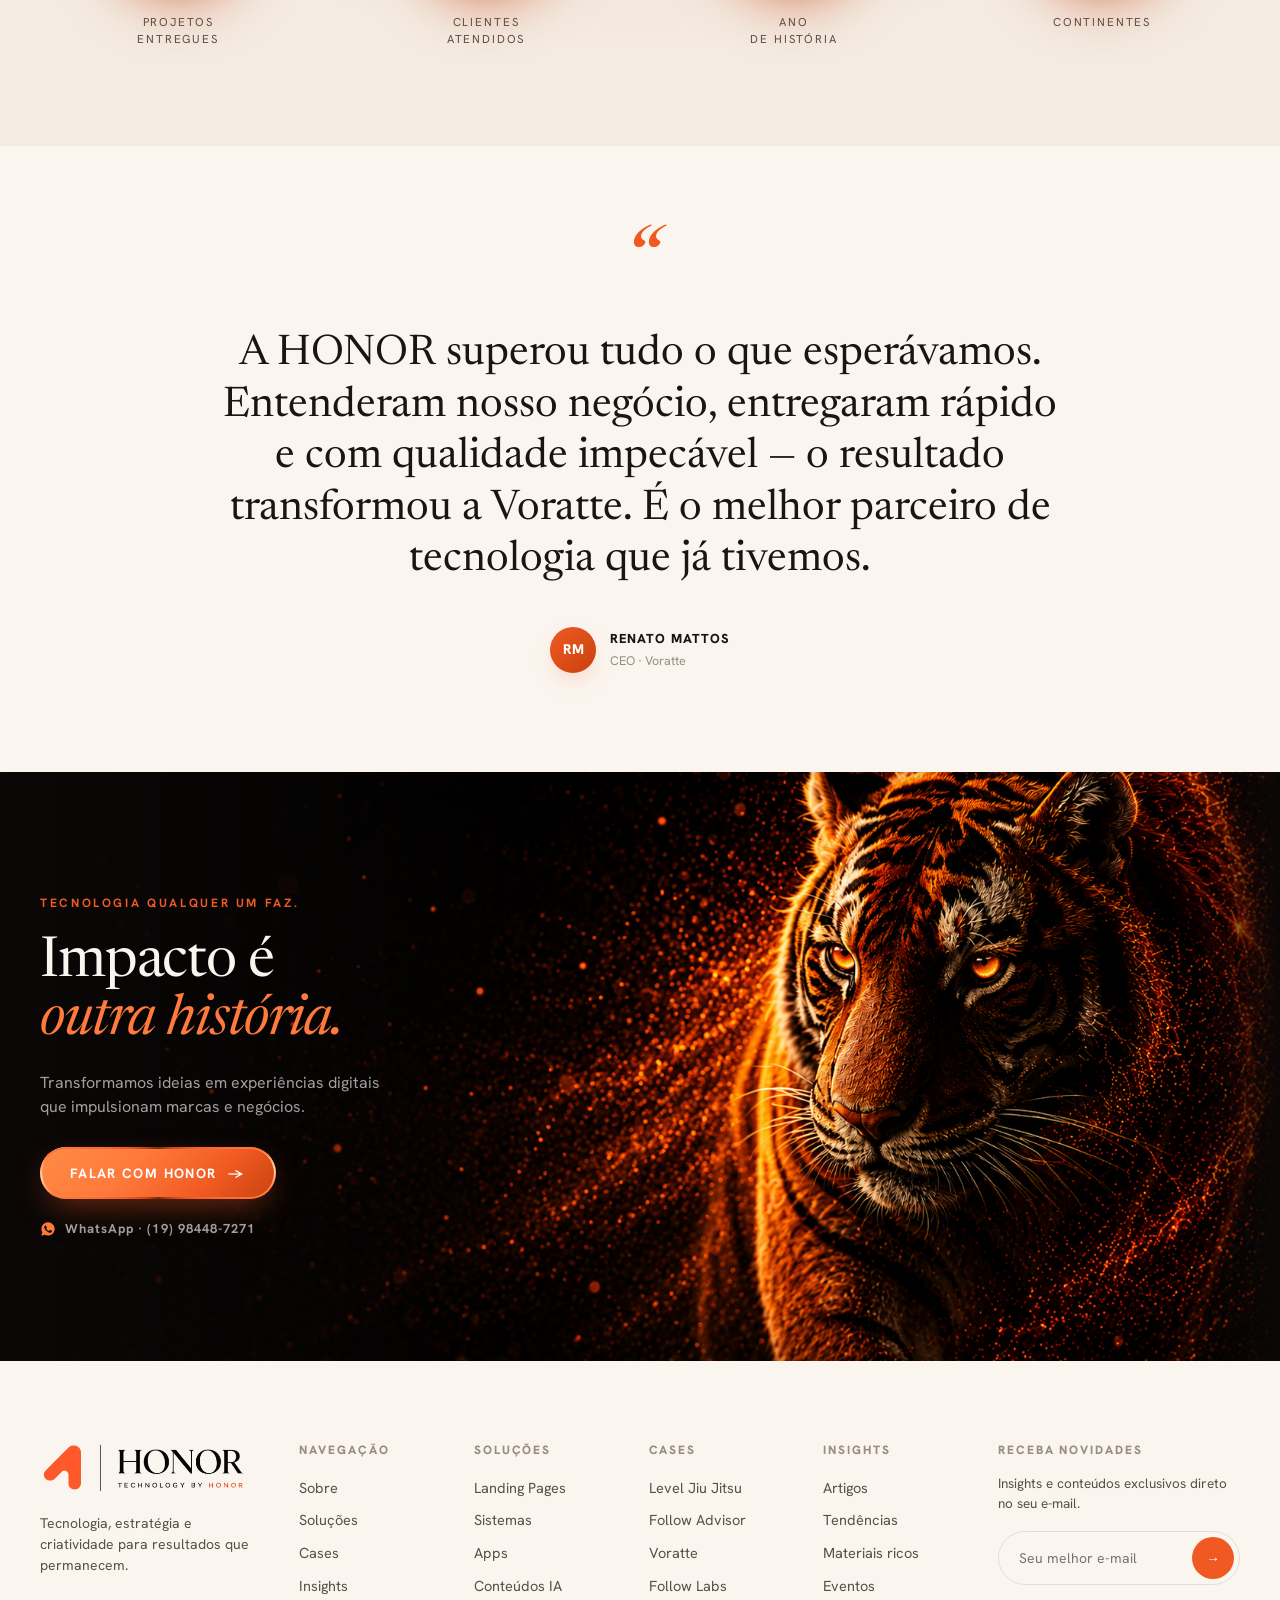
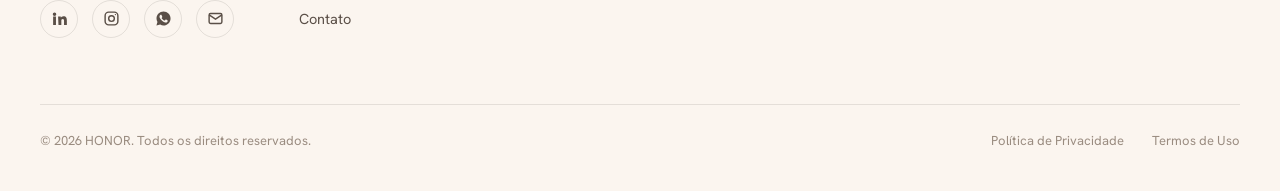
==== commit c66ed85f: "Botão das soluções diz "Ver portfólio" em vez de um "+" O "+" redondo era bonito e mudo: girava no h" ====
--- a/index.html
+++ b/index.html
@@ -94,19 +94,19 @@
         <span class="num">01</span>
         <h3>Landing Pages</h3>
         <p>Páginas que convertem — design, copy e performance trabalhando juntos.</p>
-        <a class="plus" href="landing-pages.html" aria-label="Ver todas as landing pages">+</a>
+        <a class="sol-go" href="landing-pages.html" aria-label="Ver o portfólio de landing pages">Ver portfólio <span class="ar" aria-hidden="true">&rarr;</span></a>
       </article>
       <article class="sol-card reveal d2">
         <span class="num">02</span>
         <h3>Sistemas &amp; Apps</h3>
         <p>Plataformas sob medida, escaláveis e prontas para crescer com você.</p>
-        <a class="plus" href="sistemas.html" aria-label="Ver todos os sistemas e apps">+</a>
+        <a class="sol-go" href="sistemas.html" aria-label="Ver o portfólio de sistemas e apps">Ver portfólio <span class="ar" aria-hidden="true">&rarr;</span></a>
       </article>
       <article class="sol-card reveal d3">
         <span class="num">03</span>
         <h3>Conteúdos com IA</h3>
         <p>Criação inteligente que amplia produção sem perder a alma da marca.</p>
-        <a class="plus" href="conteudos-ia.html" aria-label="Ver todos os conteúdos com IA">+</a>
+        <a class="sol-go" href="conteudos-ia.html" aria-label="Ver o portfólio de conteúdos com IA">Ver portfólio <span class="ar" aria-hidden="true">&rarr;</span></a>
       </article>
     </div>
   </div>
--- a/styles.css
+++ b/styles.css
@@ -301,18 +301,29 @@
 .sol-card .num{ font-family:var(--mono); font-size:12px; color:var(--accent); letter-spacing:.1em; }
 .sol-card h3{ margin:14px 0 10px; font-size:24px; }
 .sol-card p{ color:var(--ink-soft); font-size:15px; max-width:30ch; margin:0 auto; }
-/* virou link para a galeria do tema; text-decoration/line-height explícitos
-   porque agora é <a> e não mais <div> */
-.sol-card .plus{
-  width:38px; height:38px; margin:20px auto 0; border-radius:50%;
-  background:var(--accent); color:#fff; display:grid; place-items:center;
-  font-size:18px; line-height:1; text-decoration:none;
-  box-shadow:0 8px 22px -8px var(--glow);
-  transition:transform .4s var(--ease), box-shadow .4s var(--ease);
-}
-.sol-card .plus:hover,
-.sol-card:hover .plus{ transform:rotate(90deg) scale(1.08); box-shadow:0 12px 28px -8px var(--glow); }
-.sol-card .plus:focus-visible{ outline:2px solid var(--accent-deep); outline-offset:4px; }
+/* botão para a galeria do tema. Era um "+" redondo: bonito e mudo — ninguém
+   descobria que ali tinha um portfólio inteiro atrás. Agora ele diz o que é.
+   Não usa .btn-fill de propósito: três anéis cônicos girando lado a lado
+   roubariam a atenção da seção, que só quer mandar para a galeria.
+   inline-flex é inline-level, então quem centraliza é o text-align do card. */
+.sol-card .sol-go{
+  display:inline-flex; align-items:center; gap:10px;
+  margin-top:22px; padding:12px 22px; border-radius:100px;
+  background:var(--accent); color:#fff;
+  font-family:var(--sans); font-size:11.5px; font-weight:800;
+  letter-spacing:.14em; text-transform:uppercase; line-height:1; text-decoration:none;
+  box-shadow:0 10px 26px -10px var(--glow);
+  transition:transform .4s var(--ease), box-shadow .4s var(--ease), background .35s var(--ease);
+}
+.sol-card .sol-go .ar{ transition:transform .4s var(--ease); }
+.sol-card .sol-go:hover,
+.sol-card:hover .sol-go{
+  transform:translateY(-3px); background:var(--accent-deep);
+  box-shadow:0 16px 34px -10px var(--glow);
+}
+.sol-card .sol-go:hover .ar,
+.sol-card:hover .sol-go .ar{ transform:translateX(5px); }
+.sol-card .sol-go:focus-visible{ outline:2px solid var(--accent-deep); outline-offset:4px; }
 @media(max-width:820px){ .sol-grid{ grid-template-columns:1fr; gap:34px; } }
 
 /* ============================================================
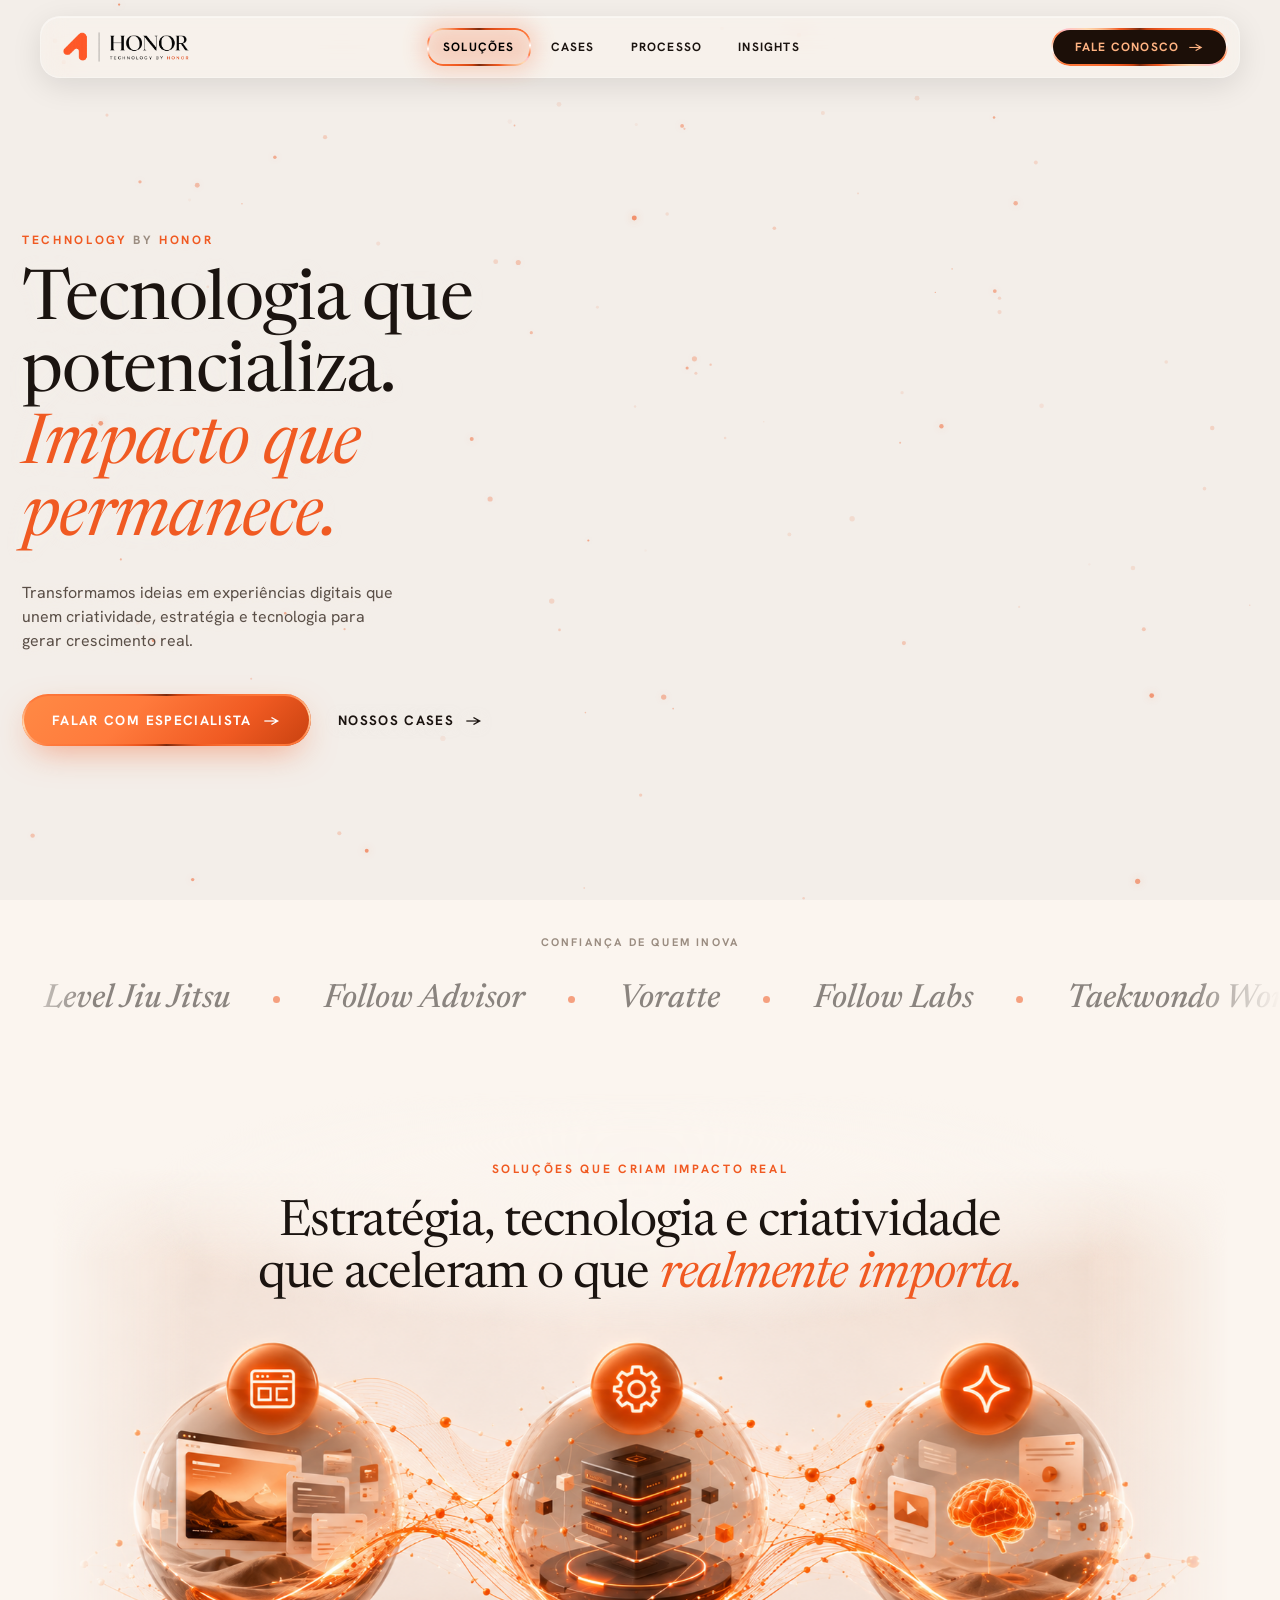
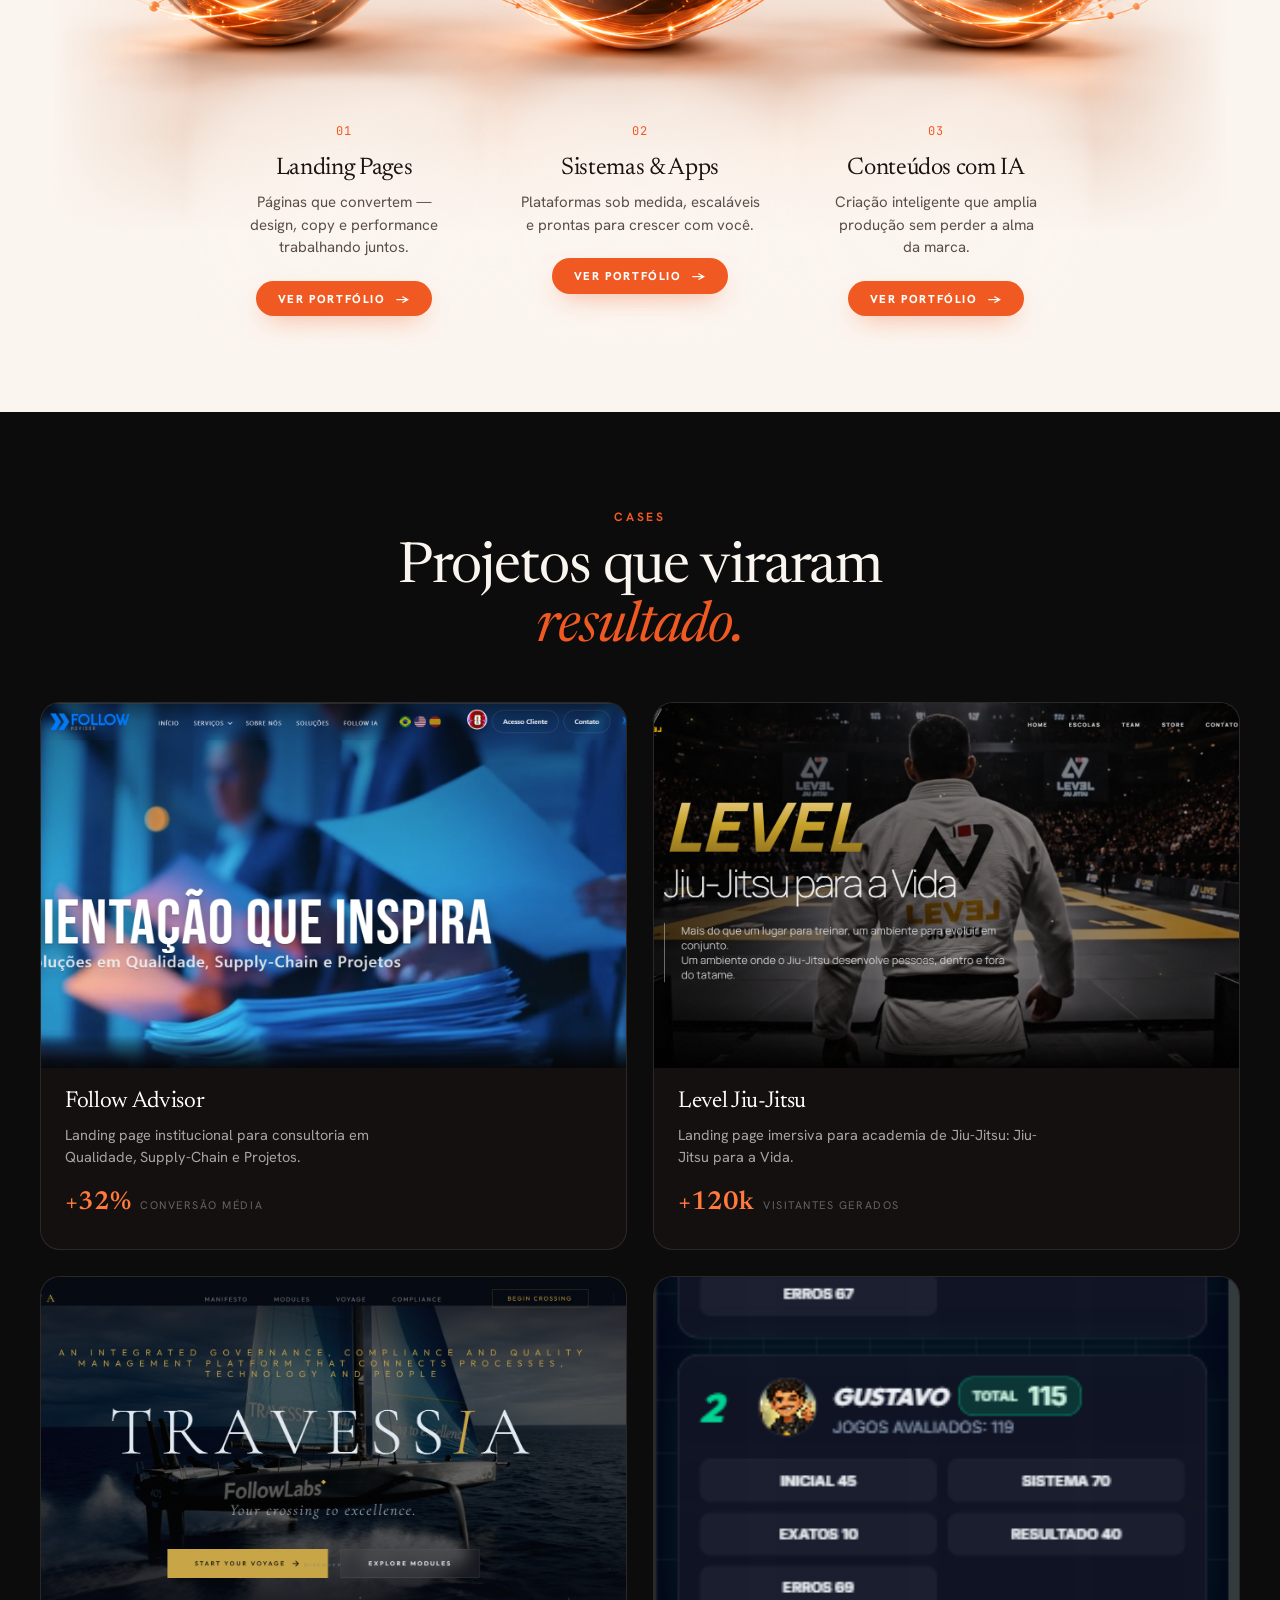
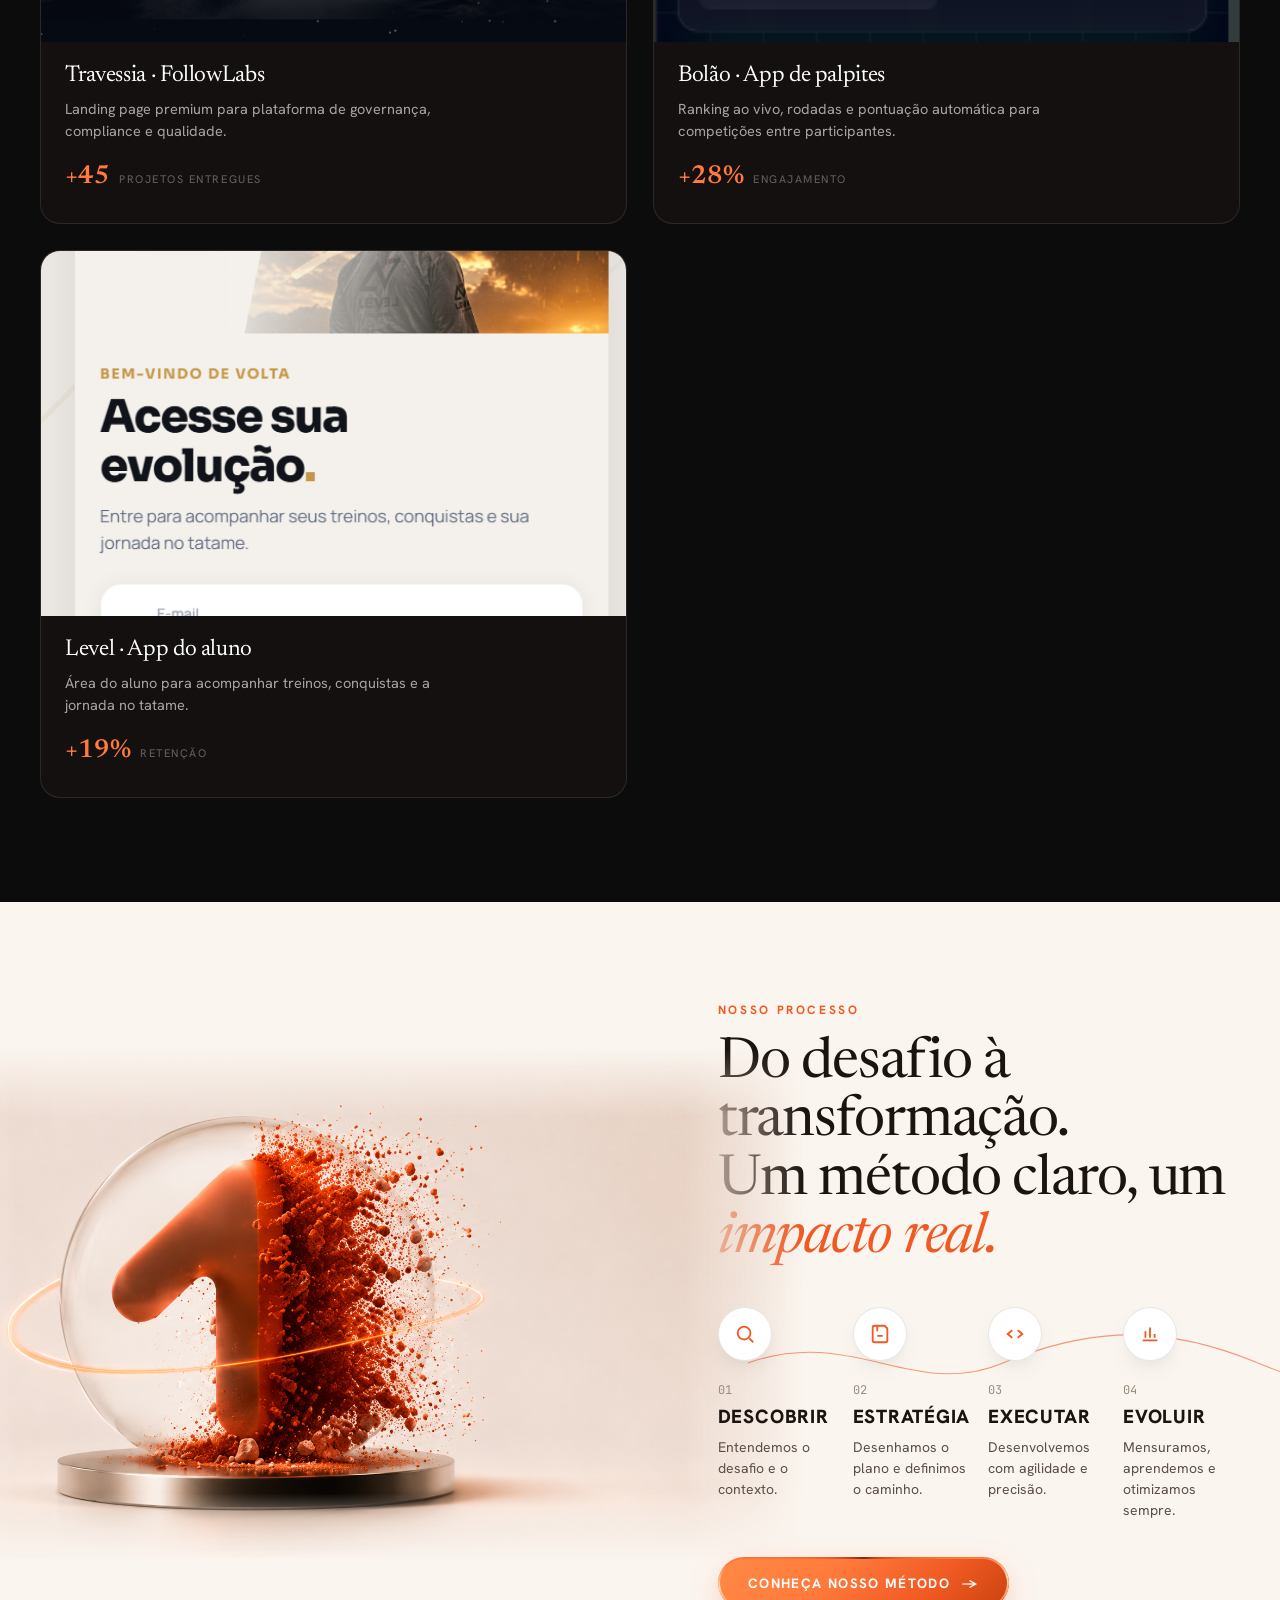
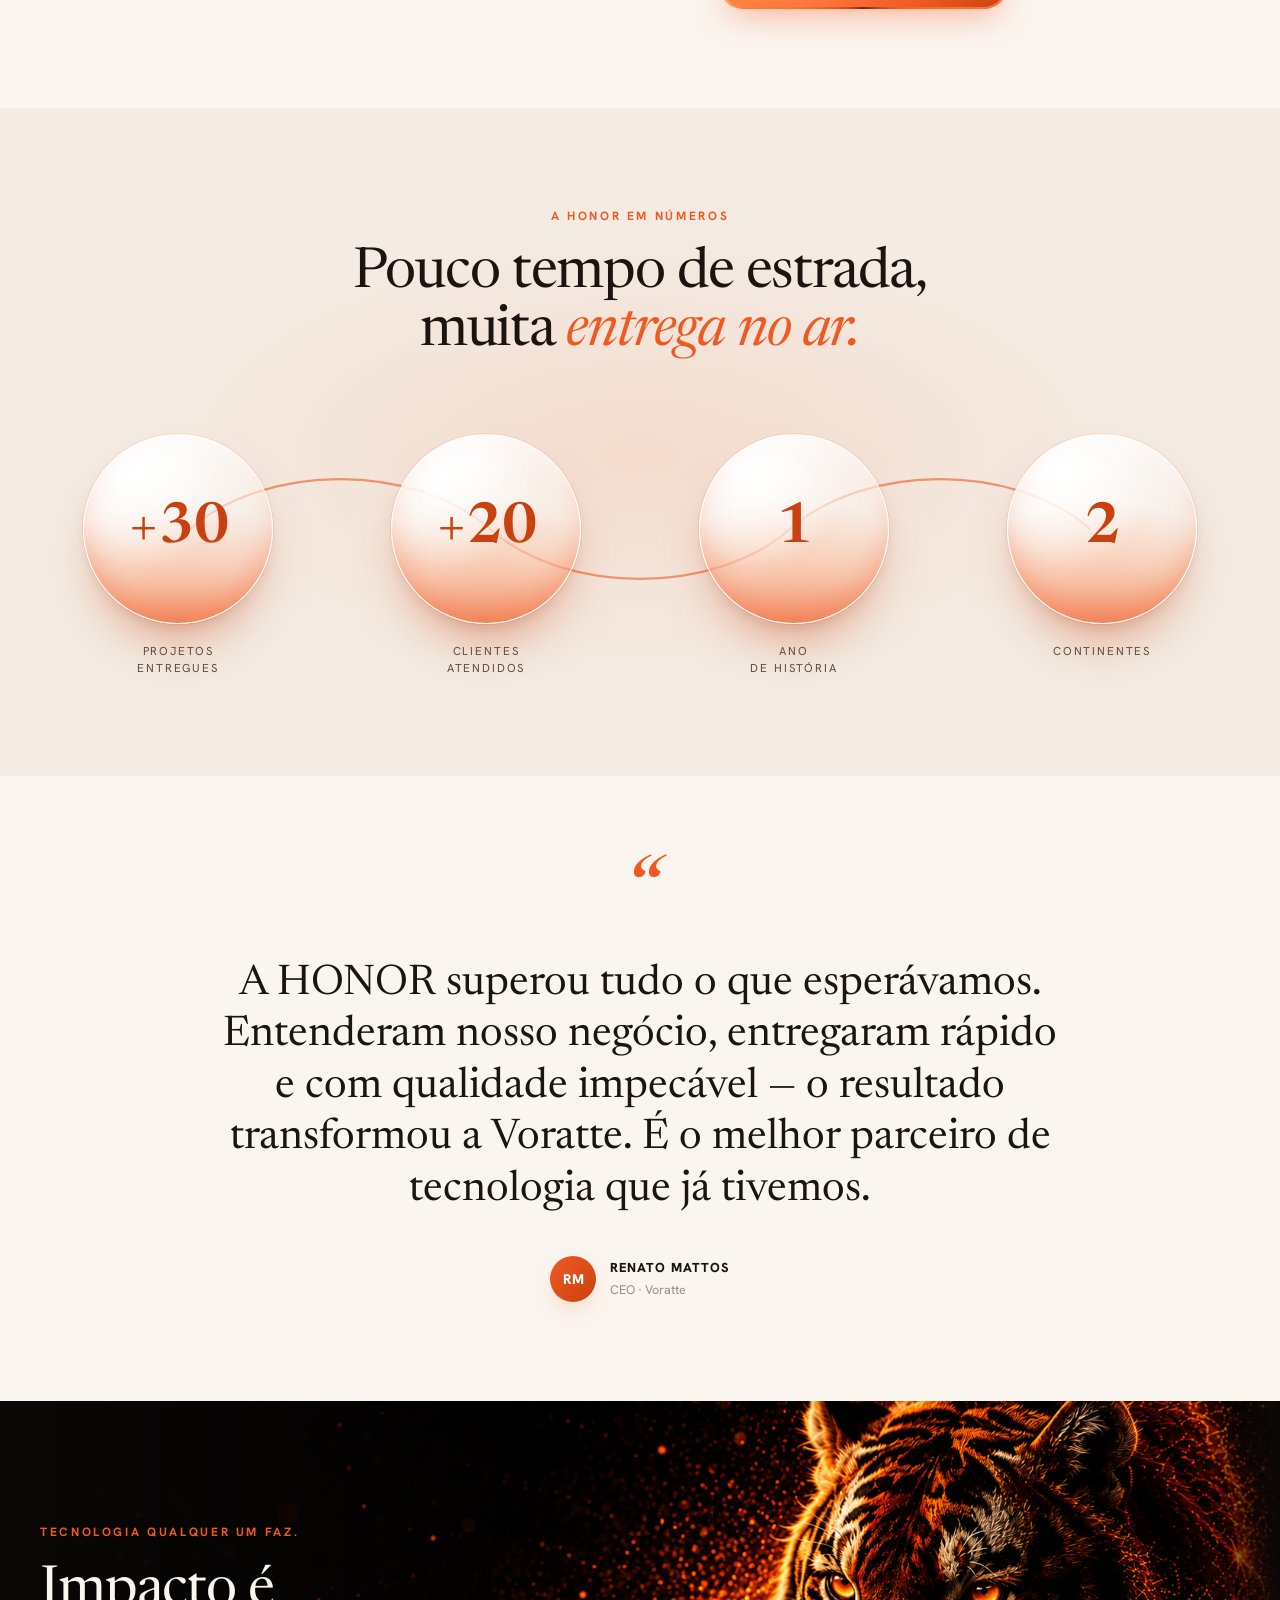
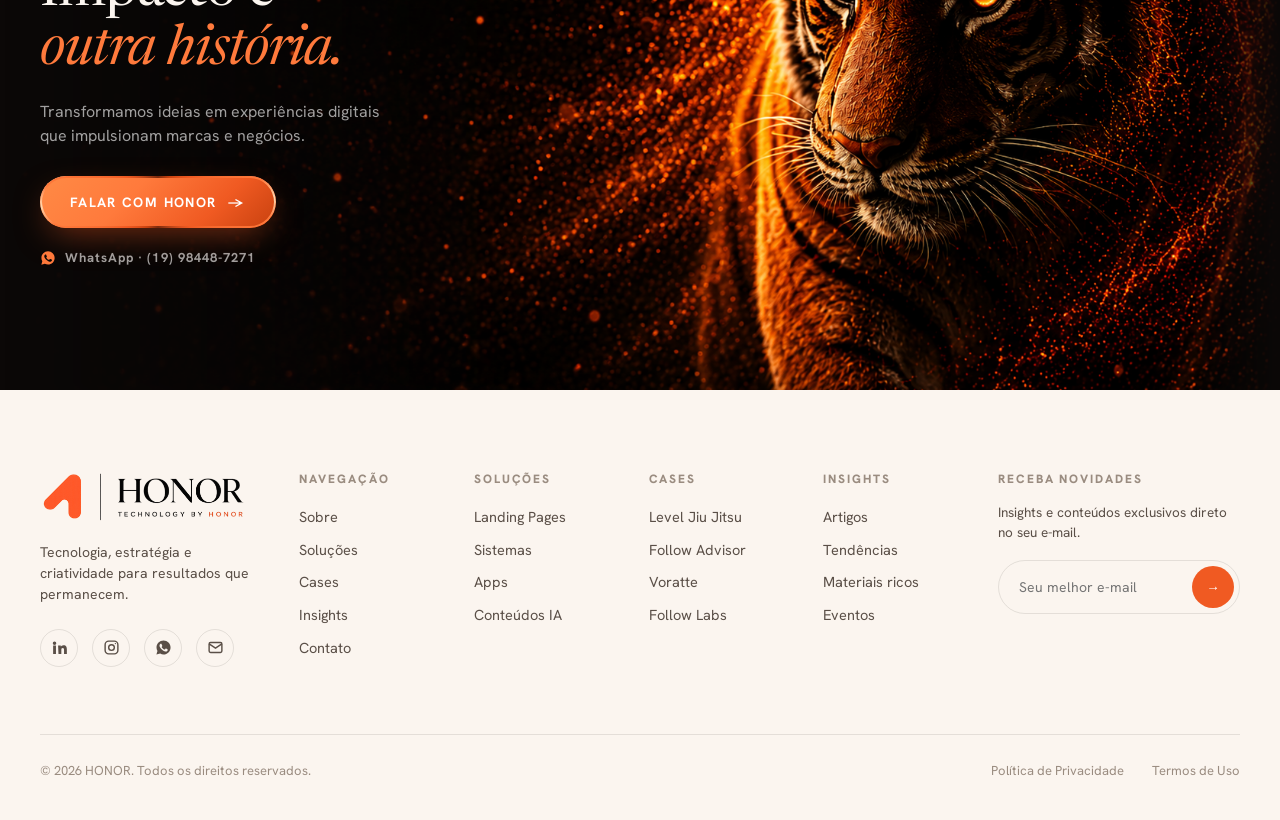
==== commit 83c1dc97: "Follow Advisor, Level e Travessia entram no ar Chegaram os três links que faltavam: followadvisor.co" ====
--- a/index.html
+++ b/index.html
@@ -125,7 +125,7 @@
        card central e o link da legenda aparecem sozinhos. Sem data-url, nada muda. -->
   <div class="cf-stage" id="cfStage">
     <div class="cf-track" id="cfTrack">
-      <article class="cf-card" aria-current="true">
+      <article class="cf-card" aria-current="true" data-url="https://www.followadvisor.com/" data-domain="followadvisor.com">
         <div class="cf-shot"><img src="assets/case-follow-advisor.png" alt="Landing page institucional da Follow Advisor" loading="lazy" decoding="async" /></div>
         <div class="cf-info">
           <h3>Follow Advisor</h3>
@@ -133,7 +133,7 @@
           <span class="cf-chip"><b>+32%</b><i>conversão média</i></span>
         </div>
       </article>
-      <article class="cf-card">
+      <article class="cf-card" data-url="https://www.leveljiujitsu.com.br/" data-domain="leveljiujitsu.com.br">
         <div class="cf-shot"><img src="assets/case-level.png" alt="Landing page da academia Level Jiu-Jitsu" loading="lazy" decoding="async" /></div>
         <div class="cf-info">
           <h3>Level Jiu-Jitsu</h3>
@@ -141,7 +141,7 @@
           <span class="cf-chip"><b>+120k</b><i>visitantes gerados</i></span>
         </div>
       </article>
-      <article class="cf-card">
+      <article class="cf-card" data-url="https://travessia.solutions/" data-domain="travessia.solutions">
         <div class="cf-shot"><img src="assets/case-travessia.png" alt="Landing page da plataforma Travessia, da FollowLabs" loading="lazy" decoding="async" /></div>
         <div class="cf-info">
           <h3>Travessia · FollowLabs</h3>
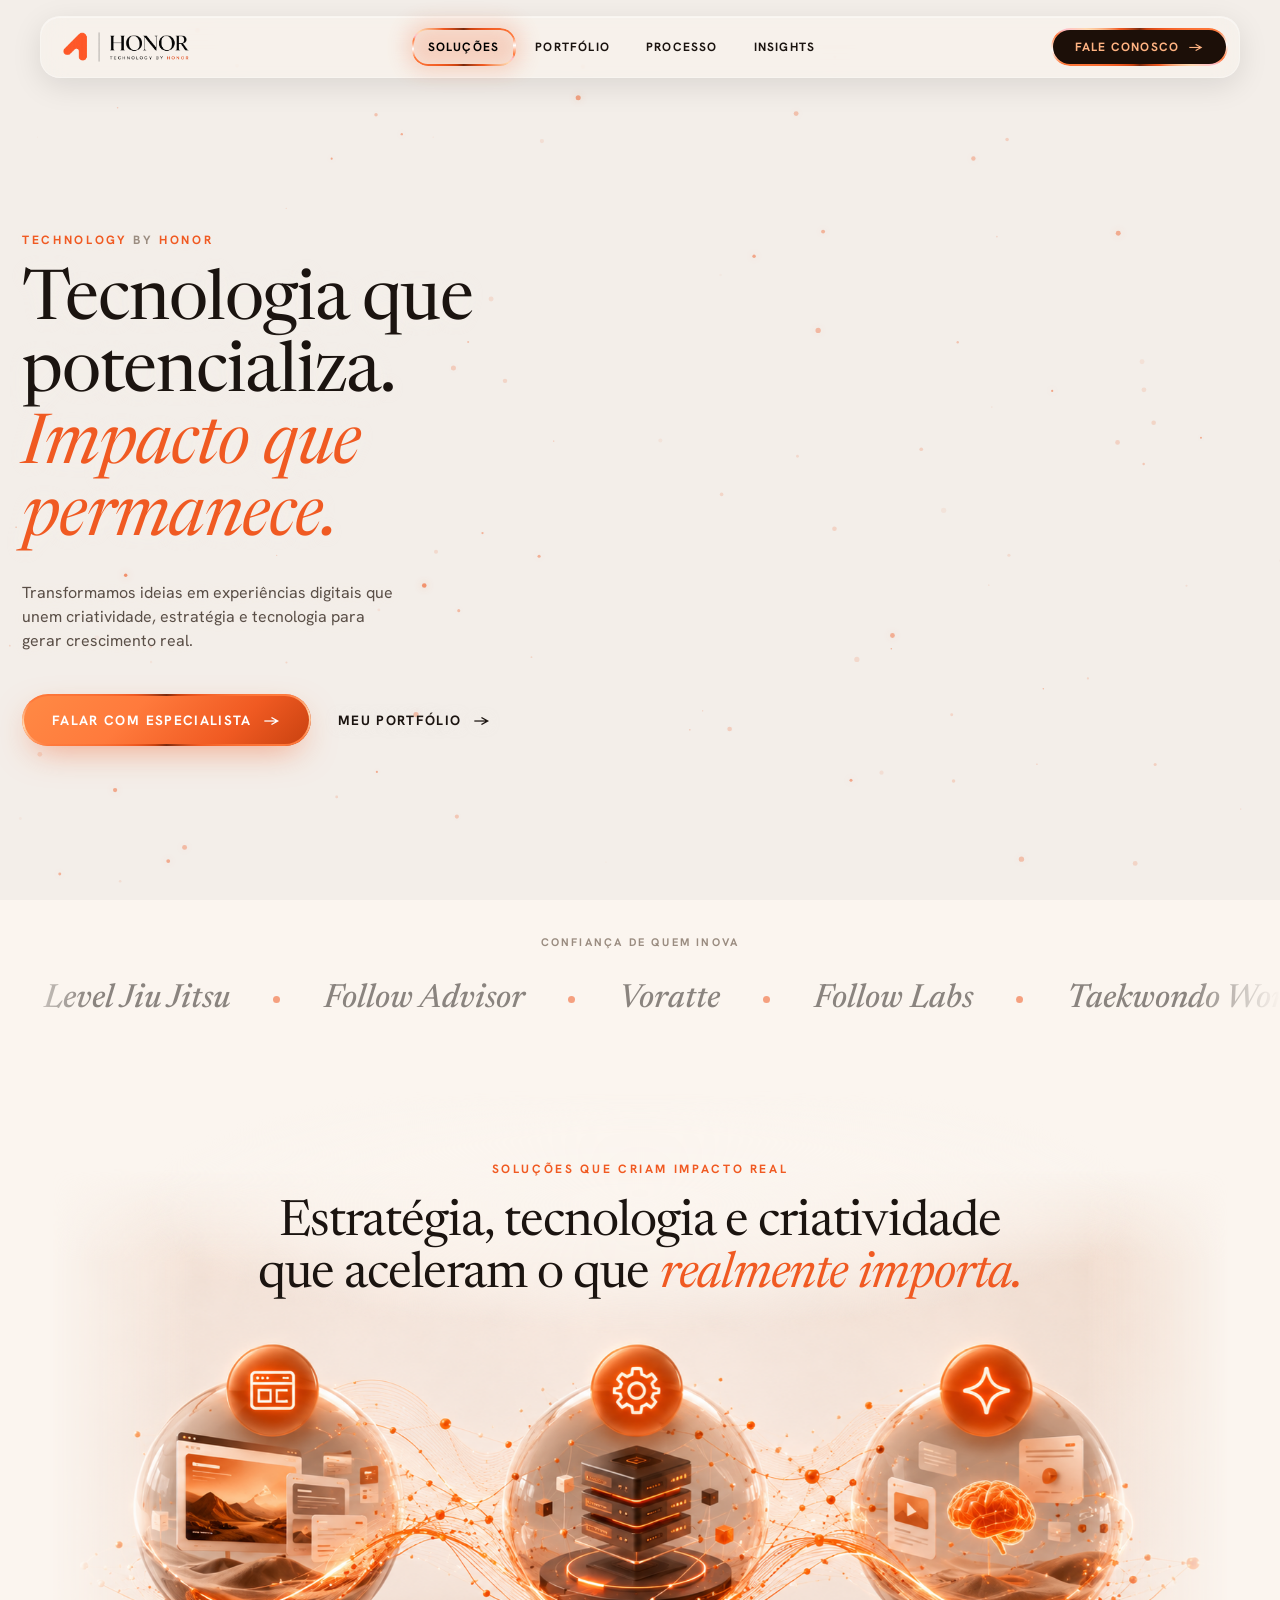
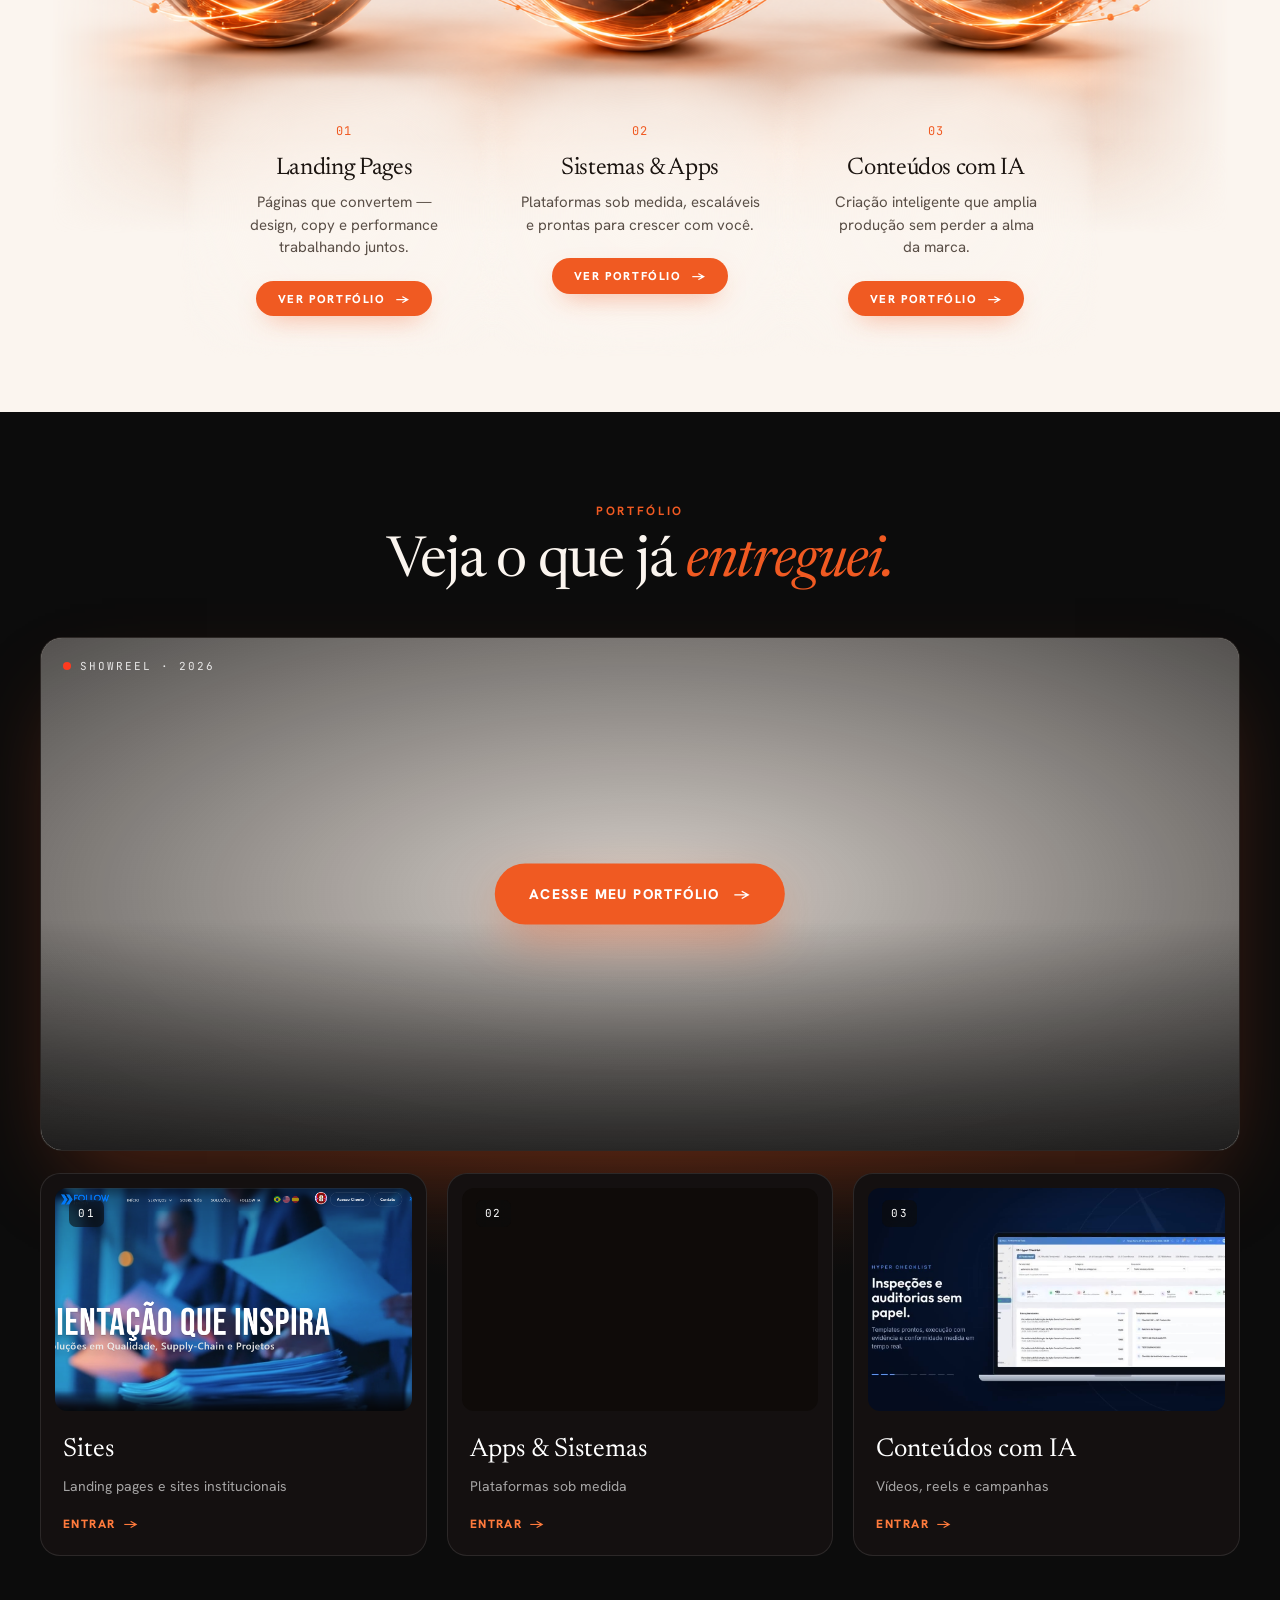
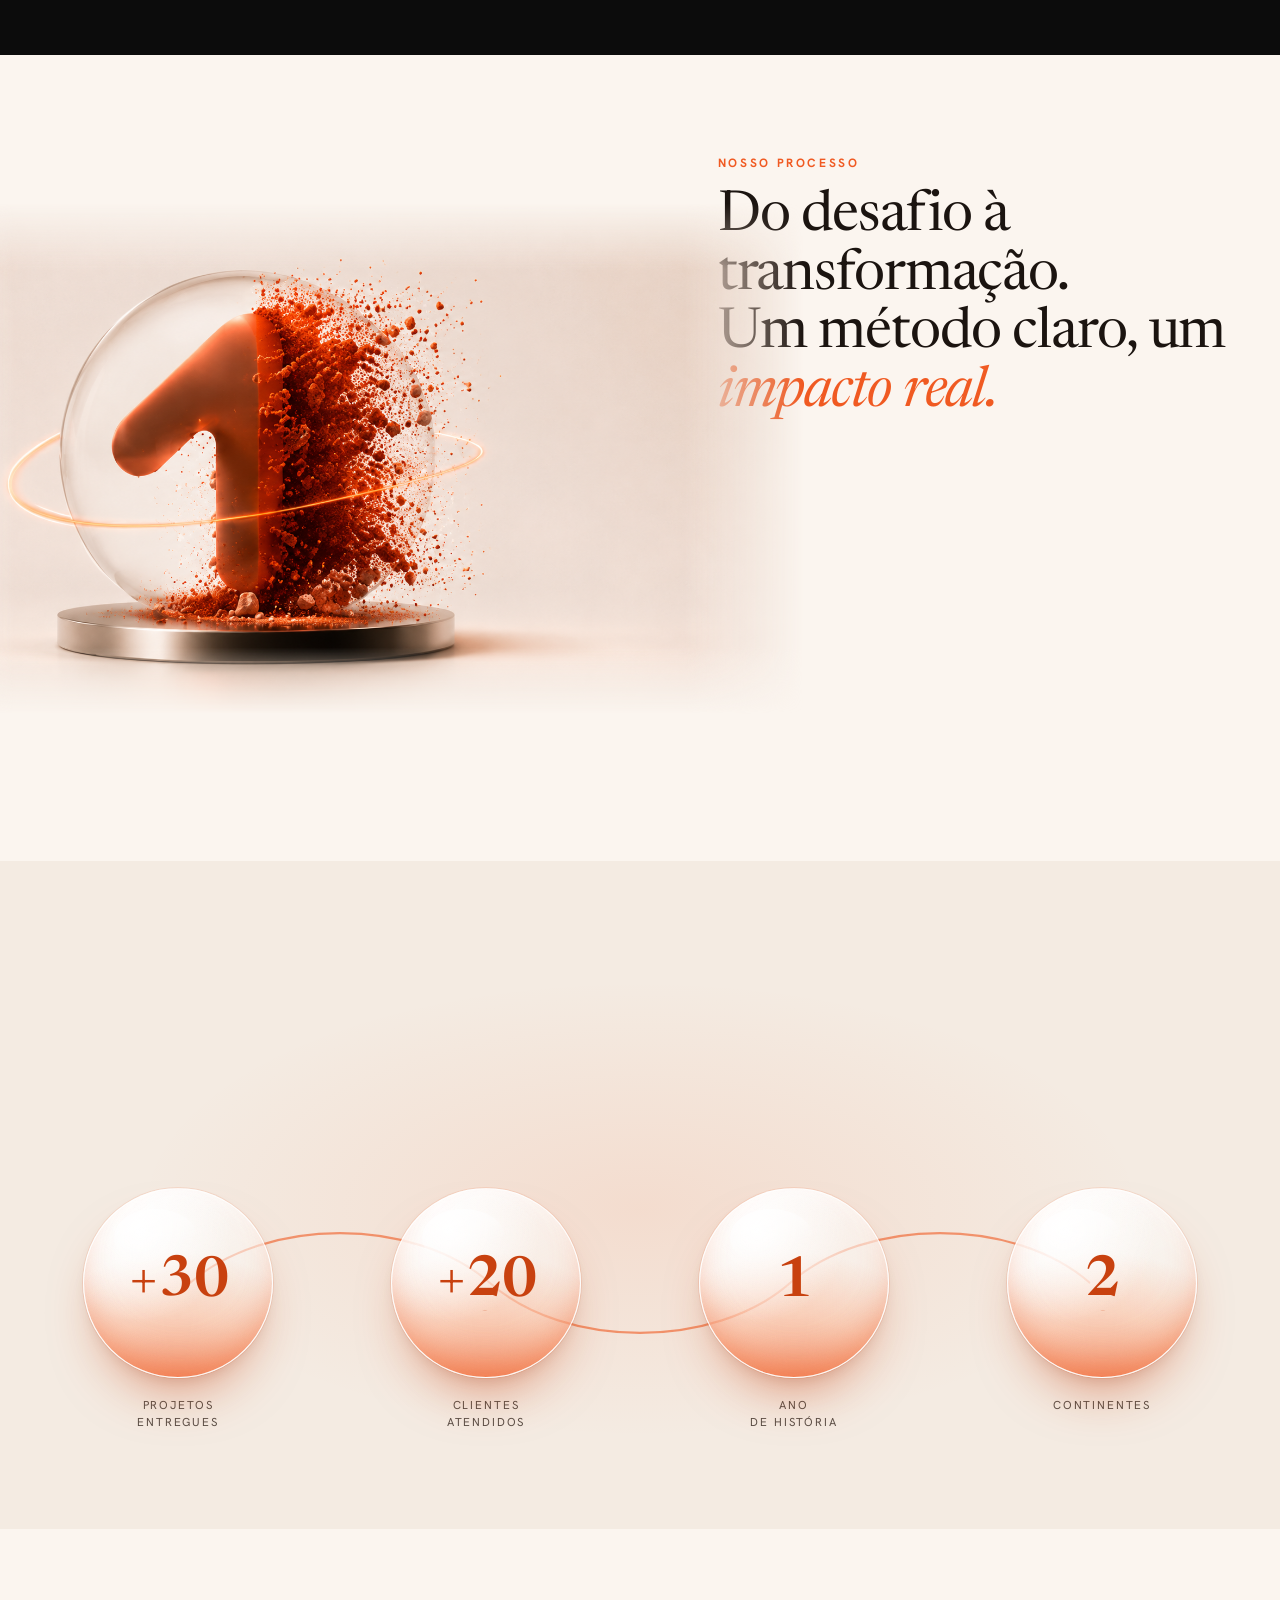
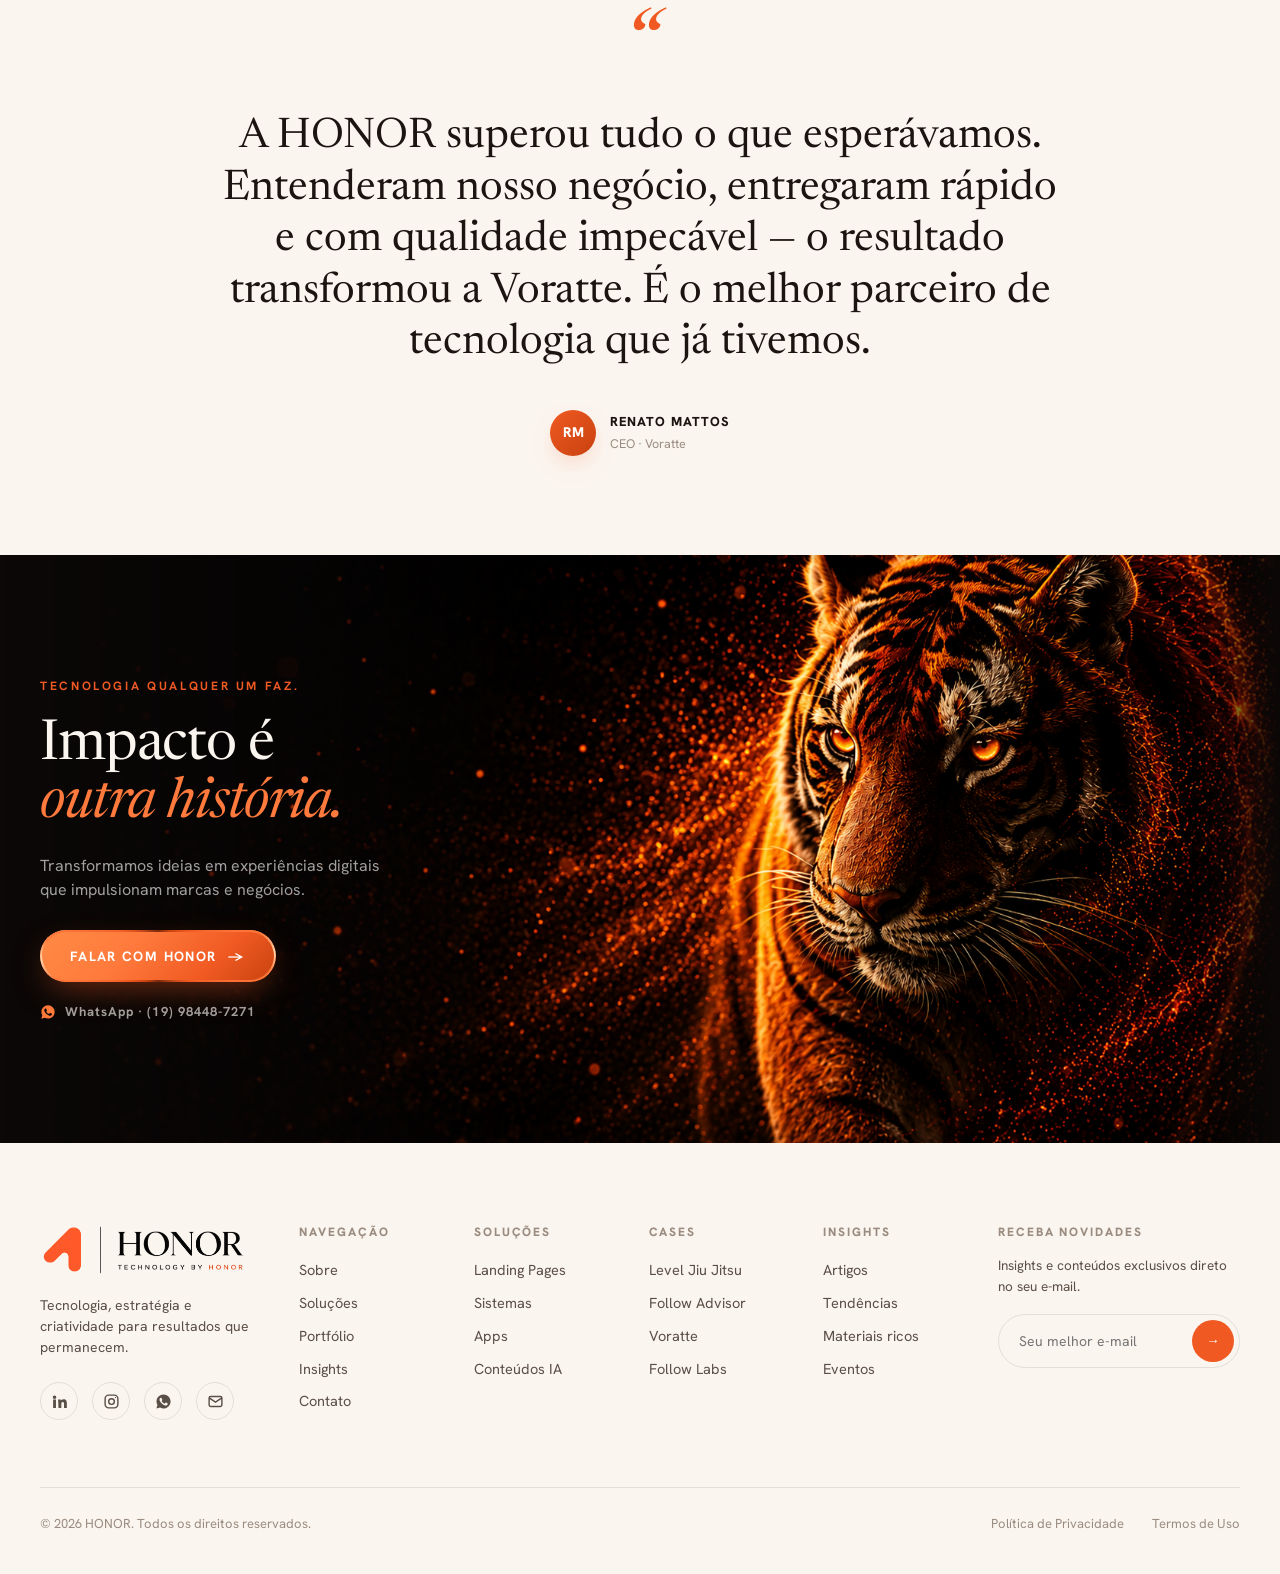
==== commit ddefb606: "Portfólio: showreel + três portas na home, página do portfólio e vídeos de IA Co-Authored-By: Claude" ====
--- a/index.html
+++ b/index.html
@@ -29,7 +29,7 @@
         <span class="nav-ring__clip"><span class="nav-ring__grad"></span></span>
       </span>
       <a href="#solucoes">Soluções</a>
-      <a href="#resultados">Cases</a>
+      <a href="#resultados">Portfólio</a>
       <a href="#processo">Processo</a>
       <a href="#contato">Insights</a>
     </div>
@@ -54,7 +54,7 @@
         <p class="lead reveal d2">Transformamos ideias em experiências digitais que unem criatividade, estratégia e tecnologia para gerar crescimento real.</p>
         <div class="hero-actions reveal d3">
           <a class="btn btn-fill" href="https://wa.me/5519984487271?text=Ol%C3%A1%21%20Vim%20pelo%20site%20da%20HONOR%20e%20gostaria%20de%20falar%20sobre%20um%20projeto." target="_blank" rel="noopener">Falar com especialista <span class="ar">→</span></a>
-          <a class="btn btn-ghost" href="#resultados">Nossos cases <span class="ar">→</span></a>
+          <a class="btn btn-ghost" href="portfolio.html">Meu portfólio <span class="ar">→</span></a>
         </div>
       </div>
     </div>
@@ -112,88 +112,55 @@
   </div>
 </section>
 
-<!-- ============ CASES (coverflow 3D) ============ -->
-<section class="cases" id="resultados">
- <div class="cases-sticky">
-  <div class="wrap sec-head cases-head">
-    <span class="eyebrow reveal">Cases</span>
-    <h2 class="h2 reveal d1">Projetos que viraram <span class="ital">resultado.</span></h2>
-  </div>
-
-  <!-- Para o case abrir o site no clique, acrescente no <article class="cf-card">:
-       data-url="https://SITE" data-domain="site.com.br" — o selo "Abrir site" no
-       card central e o link da legenda aparecem sozinhos. Sem data-url, nada muda. -->
-  <div class="cf-stage" id="cfStage">
-    <div class="cf-track" id="cfTrack">
-      <article class="cf-card" aria-current="true" data-url="https://www.followadvisor.com/" data-domain="followadvisor.com">
-        <div class="cf-shot"><img src="assets/case-follow-advisor.png" alt="Landing page institucional da Follow Advisor" loading="lazy" decoding="async" /></div>
-        <div class="cf-info">
-          <h3>Follow Advisor</h3>
-          <p>Landing page institucional para consultoria em Qualidade, Supply-Chain e Projetos.</p>
-          <span class="cf-chip"><b>+32%</b><i>conversão média</i></span>
-        </div>
-      </article>
-      <article class="cf-card" data-url="https://www.leveljiujitsu.com.br/" data-domain="leveljiujitsu.com.br">
-        <div class="cf-shot"><img src="assets/case-level.png" alt="Landing page da academia Level Jiu-Jitsu" loading="lazy" decoding="async" /></div>
-        <div class="cf-info">
-          <h3>Level Jiu-Jitsu</h3>
-          <p>Landing page imersiva para academia de Jiu-Jitsu: Jiu-Jitsu para a Vida.</p>
-          <span class="cf-chip"><b>+120k</b><i>visitantes gerados</i></span>
-        </div>
-      </article>
-      <article class="cf-card" data-url="https://travessia.solutions/" data-domain="travessia.solutions">
-        <div class="cf-shot"><img src="assets/case-travessia.png" alt="Landing page da plataforma Travessia, da FollowLabs" loading="lazy" decoding="async" /></div>
-        <div class="cf-info">
-          <h3>Travessia · FollowLabs</h3>
-          <p>Landing page premium para plataforma de governança, compliance e qualidade.</p>
-          <span class="cf-chip"><b>+45</b><i>projetos entregues</i></span>
-        </div>
-      </article>
-      <article class="cf-card">
-        <div class="cf-shot"><img src="assets/app-bolao.png" alt="Tela do aplicativo de palpites Bolão" loading="lazy" decoding="async" /></div>
-        <div class="cf-info">
-          <h3>Bolão · App de palpites</h3>
-          <p>Ranking ao vivo, rodadas e pontuação automática para competições entre participantes.</p>
-          <span class="cf-chip"><b>+28%</b><i>engajamento</i></span>
-        </div>
-      </article>
-      <article class="cf-card">
-        <div class="cf-shot"><img src="assets/app-level.png" alt="Área do aluno do aplicativo Level" loading="lazy" decoding="async" /></div>
-        <div class="cf-info">
-          <h3>Level · App do aluno</h3>
-          <p>Área do aluno para acompanhar treinos, conquistas e a jornada no tatame.</p>
-          <span class="cf-chip"><b>+19%</b><i>retenção</i></span>
-        </div>
-      </article>
-    </div>
-  </div>
-
-  <!-- legenda e controles: só aparecem no modo coverflow -->
-  <div class="wrap cf-meta" id="cfMeta" hidden>
-    <div class="cf-meta-text">
-      <h3 class="cf-t"></h3>
-      <p class="cf-d"></p>
-      <span class="cf-chip"><b></b><i></i></span>
-      <!-- só aparece nos cases que já têm site publicado (data-url no card) -->
-      <a class="cf-visit" href="#" target="_blank" rel="noopener" hidden>
-        Ver site ao vivo
-        <span class="cf-visit-url"></span>
-        <svg width="13" height="13" viewBox="0 0 24 24" fill="none" stroke="currentColor" stroke-width="2.2" stroke-linecap="round" stroke-linejoin="round" aria-hidden="true"><path d="M7 17L17 7M9 7h8v8"/></svg>
-      </a>
-    </div>
-    <div class="cf-ctl">
-      <button class="cf-arrow" type="button" data-dir="-1" aria-label="Case anterior">
-        <svg width="16" height="16" viewBox="0 0 24 24" fill="none" stroke="currentColor" stroke-width="2" stroke-linecap="round" stroke-linejoin="round"><path d="M15 18l-6-6 6-6"/></svg>
-      </button>
-      <span class="cf-count"><b>01</b><i class="cf-total"></i></span>
-      <button class="cf-arrow" type="button" data-dir="1" aria-label="Próximo case">
-        <svg width="16" height="16" viewBox="0 0 24 24" fill="none" stroke="currentColor" stroke-width="2" stroke-linecap="round" stroke-linejoin="round"><path d="M9 18l6-6-6-6"/></svg>
-      </button>
-      <div class="cf-dots" id="cfDots"></div>
-    </div>
-    <a class="btn btn-fill cf-cta" href="https://wa.me/5519984487271?text=Ol%C3%A1%21%20Vim%20pelo%20site%20da%20HONOR%20e%20gostaria%20de%20falar%20sobre%20um%20projeto." target="_blank" rel="noopener">Falar sobre um projeto assim <span class="ar">→</span></a>
-  </div>
- </div>
+<!-- ============ PORTFÓLIO (porta de entrada) ============
+     data-variant: "ab" (showreel + 3 portas), "a" (só portas) ou "b" (só showreel). -->
+<section class="pt" id="resultados" data-variant="ab">
+  <div class="wrap">
+    <div class="sec-head pt-head">
+      <span class="eyebrow reveal">Portfólio</span>
+      <h2 class="h2 reveal d1">Veja o que já <span class="ital">entreguei.</span></h2>
+    </div>
+
+    <!-- B · showreel -->
+    <a class="pt-reel reveal d2" href="portfolio.html" aria-label="Acesse meu portfólio">
+      <video class="pt-reel-vid" muted loop playsinline preload="none" poster="assets/ia/honor-comercial.jpg" data-autoplay>
+        <source src="assets/ia/honor-comercial.webm" type="video/webm" />
+        <source src="assets/ia/honor-comercial.mp4" type="video/mp4" />
+      </video>
+      <span class="pt-reel-rec" aria-hidden="true"><i></i> Showreel · 2026</span>
+      <span class="pt-reel-cta"><span>Acesse meu portfólio</span><b class="ar" aria-hidden="true">&rarr;</b></span>
+    </a>
+
+    <!-- A · contact sheet: três portas -->
+    <div class="pt-doors">
+      <a class="pt-door reveal d1" href="portfolio.html#escolha">
+        <span class="pt-door-n">01</span>
+        <span class="pt-door-media pt-pan"><img src="assets/case-follow-advisor.png" alt="" loading="lazy" decoding="async" /></span>
+        <span class="pt-door-t">Sites</span>
+        <span class="pt-door-d">Landing pages e sites institucionais</span>
+        <span class="pt-door-go">Entrar <b class="ar">&rarr;</b></span>
+      </a>
+      <a class="pt-door reveal d2" href="portfolio.html#escolha">
+        <span class="pt-door-n">02</span>
+        <span class="pt-door-media pt-pan"><img src="assets/app-crm.png" alt="" loading="lazy" decoding="async" /></span>
+        <span class="pt-door-t">Apps &amp; Sistemas</span>
+        <span class="pt-door-d">Plataformas sob medida</span>
+        <span class="pt-door-go">Entrar <b class="ar">&rarr;</b></span>
+      </a>
+      <a class="pt-door reveal d3" href="portfolio.html#escolha">
+        <span class="pt-door-n">03</span>
+        <span class="pt-door-media">
+          <video muted loop playsinline preload="none" poster="assets/ia/travessia.jpg" data-hover>
+            <source src="assets/ia/travessia.webm" type="video/webm" />
+            <source src="assets/ia/travessia.mp4" type="video/mp4" />
+          </video>
+        </span>
+        <span class="pt-door-t">Conteúdos com IA</span>
+        <span class="pt-door-d">Vídeos, reels e campanhas</span>
+        <span class="pt-door-go">Entrar <b class="ar">&rarr;</b></span>
+      </a>
+    </div>
+  </div>
 </section>
 
 <!-- ============ PROCESSO ============ -->
@@ -339,7 +306,7 @@
     </div>
     <div class="foot-col">
       <h4>Navegação</h4>
-      <a href="#top">Sobre</a><a href="#solucoes">Soluções</a><a href="#resultados">Cases</a><a href="#contato">Insights</a><a href="https://wa.me/5519984487271?text=Ol%C3%A1%21%20Vim%20pelo%20site%20da%20HONOR%20e%20gostaria%20de%20falar%20sobre%20um%20projeto." target="_blank" rel="noopener">Contato</a>
+      <a href="#top">Sobre</a><a href="#solucoes">Soluções</a><a href="#resultados">Portfólio</a><a href="#contato">Insights</a><a href="https://wa.me/5519984487271?text=Ol%C3%A1%21%20Vim%20pelo%20site%20da%20HONOR%20e%20gostaria%20de%20falar%20sobre%20um%20projeto." target="_blank" rel="noopener">Contato</a>
     </div>
     <div class="foot-col">
       <h4>Soluções</h4>
@@ -372,6 +339,6 @@
 
 <script src="app.js"></script>
 <script src="nav.js"></script>
-<script src="cases.js"></script>
+<script src="portfolio.js"></script>
 </body>
 </html>
--- a/styles.css
+++ b/styles.css
@@ -327,150 +327,58 @@
 @media(max-width:820px){ .sol-grid{ grid-template-columns:1fr; gap:34px; } }
 
 /* ============================================================
-   CASES — grade por padrão, coverflow 3D no desktop
-   Modos aplicados por cases.js: .cf--on (coverflow) e .cf--snap (mobile).
-   Sem JS, o que vale é a grade abaixo — todo o conteúdo fica legível.
-   ============================================================ */
-/* sem overflow aqui: overflow:hidden no ancestral vira o scrollport do
-   position:sticky e mata o pin. O recorte fica em .cases-sticky. */
-.cases{ --cf-step:60vh; position:relative; background:#0C0C0C; color:#fff; padding:96px 0 104px; }
-.cases-head{ margin-bottom:44px; }
-.cases-head .eyebrow{ display:block; margin-bottom:14px; }
-.cases-head .h2{ color:#FBF5EF; }
-
-/* ---- base: grade ---- */
-.cf-track{ display:grid; grid-template-columns:repeat(2,1fr); gap:26px;
-           max-width:var(--maxw); margin:0 auto; padding:0 40px; }
-.cf-card{ background:#141010; border:1px solid var(--dark-line); border-radius:20px; overflow:hidden; }
-.cf-shot{ aspect-ratio:16/10; background:#0f0b09; }
-.cf-shot img{ width:100%; height:100%; object-fit:cover; display:block; }
-.cf-info{ padding:22px 24px 26px; }
-.cf-info h3{ font-size:23px; color:#fff; }
-.cf-info p{ color:var(--dark-soft); font-size:14.5px; margin:10px 0 16px; max-width:46ch; }
-.cf-chip{ display:inline-flex; align-items:baseline; gap:9px; }
-.cf-chip b{ font-family:var(--serif); font-weight:600; font-size:26px; color:var(--accent-2); }
-.cf-chip i{ font-style:normal; font-size:11px; letter-spacing:.14em; text-transform:uppercase; color:var(--dark-faint); }
-.cf-meta{ display:none; }
-@media(max-width:760px){ .cf-track{ grid-template-columns:1fr; padding:0 24px; } }
-
-/* ---- modo coverflow (desktop) ---- */
-.cases.cf--on{ padding:0; height:calc(100svh + (var(--cf-n,1) - 1) * var(--cf-step)); }
-.cases.cf--on .cases-sticky{
-  position:sticky; top:0; height:100svh; overflow:hidden;
-  display:flex; flex-direction:column; justify-content:center; gap:clamp(14px,2.6vh,34px);
-  padding:96px 0 44px;
-}
-/* no modo pinado o cabeçalho divide a tela com os cards, então encolhe */
-.cases.cf--on .cases-head{ margin-bottom:0; text-align:center; }
-.cases.cf--on .cases-head .eyebrow{ margin-bottom:10px; }
-.cases.cf--on .cases-head .h2{ font-size:clamp(26px,3vw,44px); }
-
-.cases.cf--on .cf-stage{
-  position:relative; flex:1; min-height:0;
-  perspective:1600px; perspective-origin:50% 50%;
-  touch-action:pan-y; cursor:grab; outline:none;
-}
-.cases.cf--on .cf-stage.is-dragging{ cursor:grabbing; }
-.cases.cf--on .cf-stage:focus-visible{ outline:2px solid var(--accent); outline-offset:8px; border-radius:22px; }
-/* brasa por trás do card central */
-.cases.cf--on .cf-stage::before{
-  content:""; position:absolute; left:50%; top:50%; z-index:0; pointer-events:none;
-  width:min(74vw,940px); aspect-ratio:1; transform:translate(-50%,-50%);
-  background:radial-gradient(closest-side, rgba(240,90,34,.20), transparent 70%);
-}
-/* vinhetas laterais: os cards somem na borda em vez de serem cortados */
-.cases.cf--on .cf-stage::after{
-  content:""; position:absolute; inset:0; z-index:2; pointer-events:none;
-  background:linear-gradient(90deg,#0C0C0C 0%, rgba(12,12,12,0) 15%, rgba(12,12,12,0) 85%, #0C0C0C 100%);
-}
-.cases.cf--on .cf-track{
-  position:absolute; inset:0; z-index:1; display:block;
-  max-width:none; margin:0; padding:0; transform-style:preserve-3d;
-}
-.cases.cf--on .cf-card{
-  position:absolute; left:50%; top:50%;
-  width:min(44vw, 560px, 74vh); margin:0; cursor:pointer;
-  background:#0f0b09; border-color:rgba(255,255,255,.08);
-  box-shadow:0 30px 70px -30px rgba(0,0,0,.9);
-  will-change:transform, opacity;
-}
-.cases.cf--on .cf-card .cf-info{ display:none; }
-.cases.cf--on .cf-card.is-active{
-  cursor:default; border-color:rgba(240,90,34,.5);
-  box-shadow:0 44px 92px -30px var(--glow), 0 0 0 1px rgba(240,90,34,.22);
-}
-/* o case central com site publicado vira um clique de verdade */
-.cases.cf--on .cf-card.is-active[data-url]{ cursor:pointer; }
-.cf-shot{ position:relative; }
-.cf-card[data-url] .cf-shot::after{
-  content:"Abrir site \2197";
-  position:absolute; left:14px; bottom:14px; z-index:2;
-  padding:9px 16px; border-radius:999px;
-  background:var(--accent); color:#fff;
-  font-family:var(--sans); font-size:11px; font-weight:800;
-  letter-spacing:.13em; text-transform:uppercase;
-  box-shadow:0 14px 30px -12px rgba(200,65,15,.8);
-  opacity:0; transform:translateY(8px);
-  transition:opacity .4s var(--ease), transform .45s var(--ease);
-}
-.cases.cf--on .cf-card.is-active[data-url] .cf-shot::after,
-.cases.cf--snap .cf-card[data-url] .cf-shot::after,
-.cf-card[data-url]:hover .cf-shot::after{ opacity:1; transform:none; }
-
-/* link para o site do case, ao lado da legenda */
-.cf-visit{
-  display:inline-flex; align-items:center; gap:9px; margin-top:16px;
-  font-family:var(--sans); font-size:11.5px; font-weight:800;
-  letter-spacing:.13em; text-transform:uppercase; color:var(--accent-2);
-  transition:gap .35s var(--ease), color .3s var(--ease);
-}
-.cf-visit:hover{ gap:13px; color:#fff; }
-.cf-visit svg{ transition:transform .35s var(--ease); }
-.cf-visit:hover svg{ transform:translate(3px,-3px); }
-.cf-visit-url{
-  font-family:var(--mono); font-weight:400; font-size:11px;
-  letter-spacing:.02em; text-transform:none; color:var(--dark-faint);
-}
-
-/* legenda + controles */
-.cases.cf--on .cf-meta{
-  display:grid; grid-template-columns:1fr auto; gap:clamp(20px,4vw,64px); align-items:end;
-}
-.cf-meta-text{ transition:opacity .17s var(--ease), transform .17s var(--ease); }
-.cf-meta-text.swap{ opacity:0; transform:translateY(9px); }
-.cf-t{ font-size:clamp(21px,2.3vw,29px); color:#fff; }
-.cf-d{ color:var(--dark-soft); font-size:14.5px; margin:9px 0 14px; max-width:54ch; }
-.cf-ctl{ display:flex; align-items:center; gap:13px; }
-.cf-arrow{
-  width:42px; height:42px; flex:none; border-radius:50%; padding:0; cursor:pointer;
-  border:1px solid var(--dark-line); background:transparent; color:var(--dark-soft);
-  display:grid; place-items:center; transition:.3s var(--ease);
-}
-.cf-arrow:hover{ border-color:var(--accent); color:var(--accent); transform:translateY(-3px); }
-.cf-count{ font-family:var(--mono); font-size:12px; letter-spacing:.08em; color:var(--dark-faint); }
-.cf-count b{ font-weight:500; color:var(--accent-2); }
-.cf-total{ font-style:normal; }
-.cf-dots{ display:flex; align-items:center; gap:8px; margin-left:6px; }
-.cf-dot{
-  width:7px; height:7px; border:0; padding:0; border-radius:50%; cursor:pointer;
-  background:rgba(255,255,255,.22); transition:.35s var(--ease);
-}
-.cf-dot:hover{ background:rgba(255,255,255,.5); }
-.cf-dot.is-on{ width:22px; border-radius:4px; background:var(--accent); box-shadow:0 0 12px var(--glow); }
-.cf-cta{ grid-column:1 / -1; justify-self:start; }
-@media(max-width:1100px){
-  .cases.cf--on .cf-meta{ grid-template-columns:1fr; align-items:start; }
-  .cf-cta{ display:none; }
-}
-
-/* ---- modo snap (mobile) ---- */
-.cases.cf--snap .cf-track{
-  display:flex; gap:16px; padding:4px 22px 22px; max-width:none;
-  overflow-x:auto; scroll-snap-type:x mandatory;
-  -webkit-overflow-scrolling:touch; scrollbar-width:none;
-}
-.cases.cf--snap .cf-track::-webkit-scrollbar{ display:none; }
-.cases.cf--snap .cf-card{ flex:0 0 84%; scroll-snap-align:center; }
+   PORTFÓLIO (home) — showreel (B) + três portas em contact sheet (A)
+   data-variant no <section> liga/desliga cada metade.
+   ============================================================ */
+.pt{ background:#0C0C0C; color:#fff; padding:clamp(72px,10vh,112px) 0 clamp(80px,11vh,120px); position:relative; overflow:hidden; }
+.pt::before{ content:""; position:absolute; left:50%; top:30%; width:900px; height:520px; transform:translateX(-50%);
+  background:radial-gradient(closest-side, rgba(240,90,34,.16), transparent); pointer-events:none; }
+.pt .wrap{ position:relative; }
+.pt-head{ margin-bottom:44px; }
+.pt-head .eyebrow{ display:block; margin-bottom:14px; }
+.pt-head .h2{ color:#FBF5EF; }
+
+/* B · showreel */
+.pt-reel{ position:relative; display:block; aspect-ratio:21/9; border-radius:22px; overflow:hidden; background:#140f0c;
+  border:1px solid var(--dark-line); box-shadow:0 40px 90px -30px rgba(240,90,34,.35); isolation:isolate; }
+.pt-reel-vid{ position:absolute; inset:0; width:100%; height:100%; object-fit:cover; transform:scale(1.02); transition:transform 1.2s var(--ease); }
+.pt-reel:hover .pt-reel-vid{ transform:scale(1.06); }
+.pt-reel::after{ content:""; position:absolute; inset:0; z-index:1;
+  background:radial-gradient(ellipse at center, rgba(12,12,12,.15), rgba(12,12,12,.7)), linear-gradient(180deg, transparent 55%, rgba(12,12,12,.75)); }
+.pt-reel-rec{ position:absolute; z-index:2; top:20px; left:22px; display:inline-flex; align-items:center; gap:9px;
+  font-family:var(--mono); font-size:11px; letter-spacing:.18em; text-transform:uppercase; color:rgba(255,255,255,.85); }
+.pt-reel-rec i{ width:8px; height:8px; border-radius:50%; background:#ff3b1f; box-shadow:0 0 0 0 rgba(255,59,31,.6); animation:ptRec 1.6s infinite; }
+@keyframes ptRec{ 0%{box-shadow:0 0 0 0 rgba(255,59,31,.55)} 100%{box-shadow:0 0 0 12px rgba(255,59,31,0)} }
+.pt-reel-cta{ position:absolute; z-index:2; left:50%; top:50%; transform:translate(-50%,-50%); display:inline-flex; align-items:center; gap:14px; white-space:nowrap;
+  padding:20px 34px; border-radius:999px; background:var(--accent); color:#fff; font-weight:800; font-size:14px; letter-spacing:.1em; text-transform:uppercase;
+  box-shadow:0 18px 50px -10px var(--glow); transition:transform .45s var(--ease), box-shadow .45s var(--ease), gap .45s var(--ease); }
+.pt-reel:hover .pt-reel-cta{ transform:translate(-50%,-50%) scale(1.06); gap:20px; box-shadow:0 24px 70px -8px var(--glow); }
+
+/* A · portas */
+.pt-doors{ display:grid; grid-template-columns:repeat(3,1fr); gap:20px; margin-top:22px; }
+.pt-door{ position:relative; display:flex; flex-direction:column; padding:14px 14px 22px; border-radius:20px; background:#141010;
+  border:1px solid var(--dark-line); transition:transform .5s var(--ease), border-color .4s, background .4s; }
+.pt-door:hover{ transform:translateY(-6px); border-color:rgba(240,90,34,.55); background:#181210; }
+.pt-door-n{ position:absolute; z-index:3; top:26px; left:28px; font-family:var(--mono); font-size:11px; letter-spacing:.14em; color:#fff;
+  background:rgba(12,12,12,.6); padding:5px 9px; border-radius:7px; backdrop-filter:blur(6px); }
+.pt-door-media{ display:block; position:relative; aspect-ratio:16/10; border-radius:12px; overflow:hidden; background:#0f0b09; }
+.pt-door-media img, .pt-door-media video{ width:100%; height:100%; object-fit:cover; display:block; }
+.pt-pan img{ transform-origin:50% 0; transition:transform 5s ease-in-out; }
+.pt-door:hover .pt-pan img{ transform:scale(1.18) translateY(-4%); }
+.pt-door-t{ margin:20px 8px 0; font-family:var(--serif); font-size:26px; color:#fff; }
+.pt-door-d{ margin:6px 8px 0; font-size:14px; color:var(--dark-soft); }
+.pt-door-go{ margin:18px 8px 0; display:inline-flex; align-items:center; gap:8px; font-size:12px; font-weight:800; letter-spacing:.12em; text-transform:uppercase; color:var(--accent-2); transition:gap .4s var(--ease); }
+.pt-door:hover .pt-door-go{ gap:14px; }
+
+.pt[data-variant="a"] .pt-reel{ display:none; }
+.pt[data-variant="b"] .pt-doors{ display:none; }
+.pt[data-variant="a"] .pt-doors{ margin-top:0; }
+@media(max-width:860px){
+  .pt-doors{ grid-template-columns:1fr; }
+  .pt-reel{ aspect-ratio:4/5; }
+  .pt-reel-cta{ padding:16px 24px; font-size:12px; }
+}
+@media(prefers-reduced-motion:reduce){ .pt-reel-rec i{ animation:none; } .pt-pan img, .pt-reel-vid{ transition:none; } }
 
 /* ============================================================
    PROCESSO
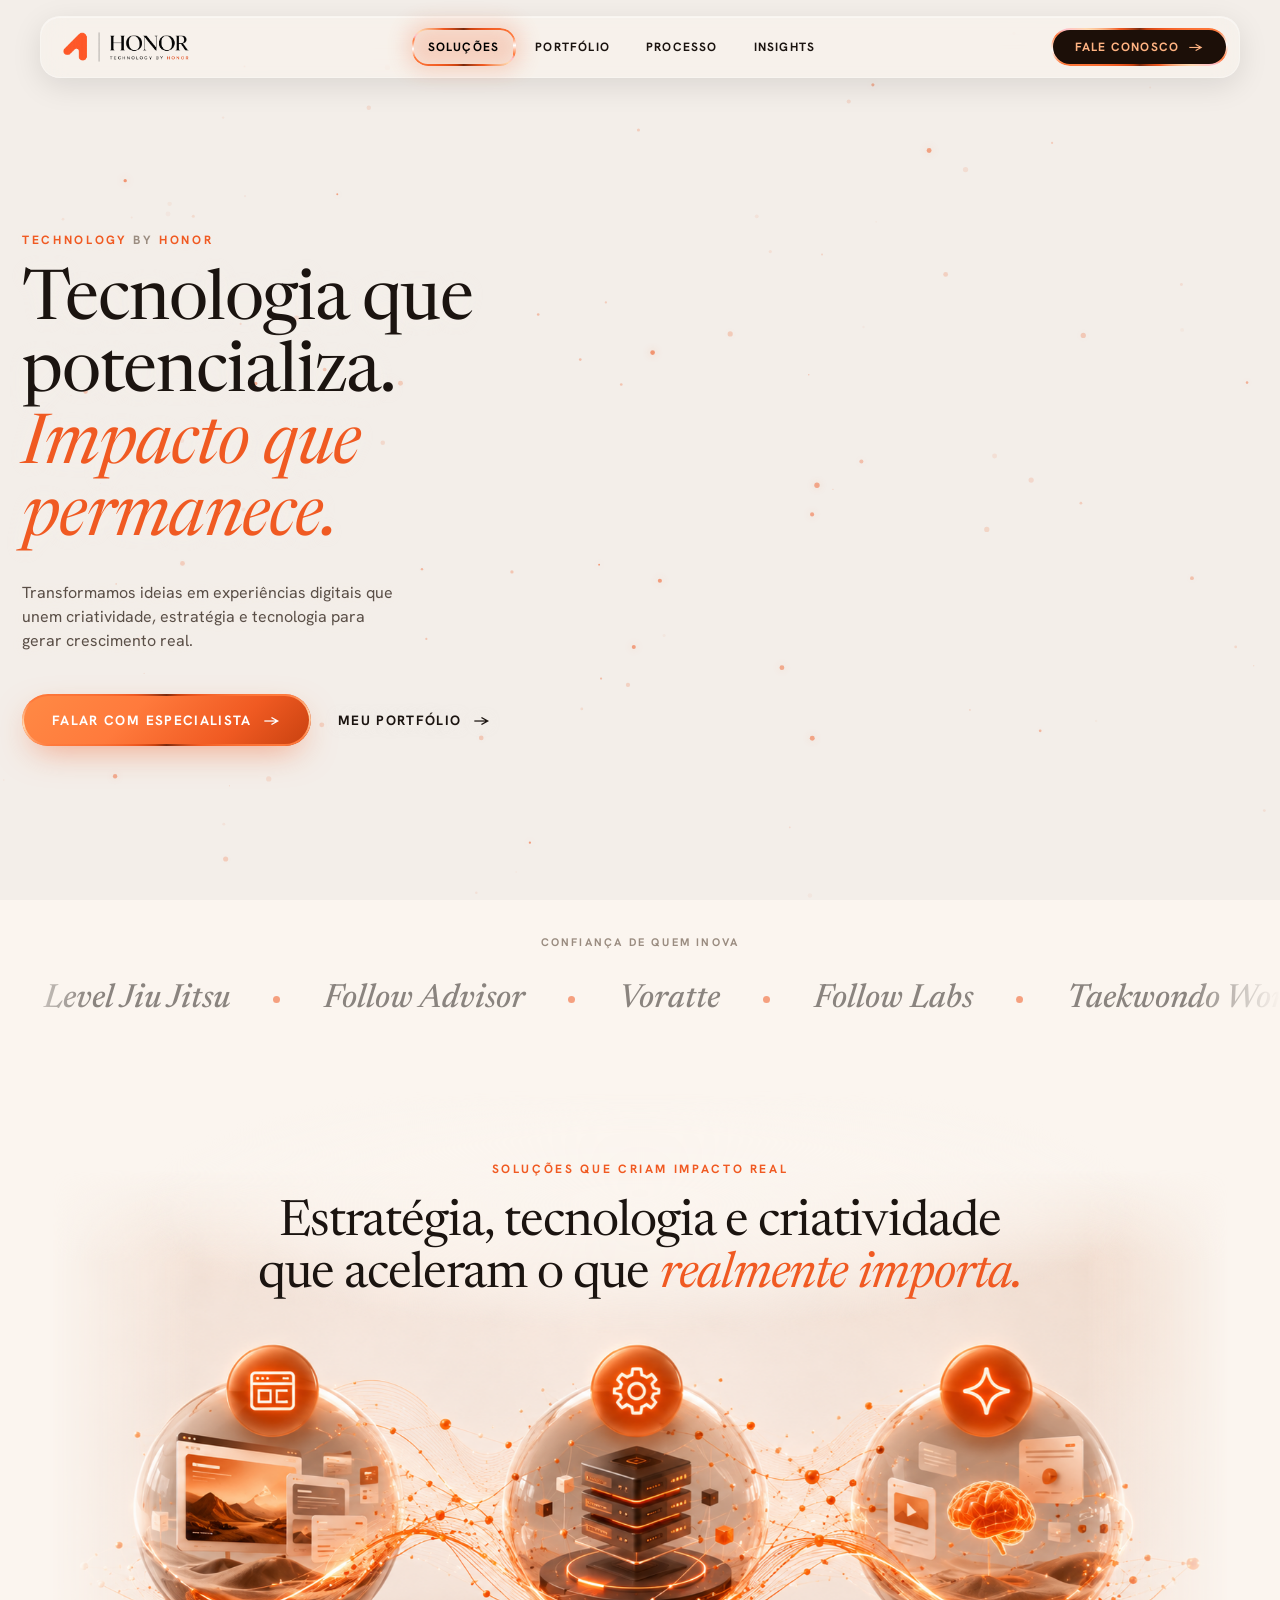
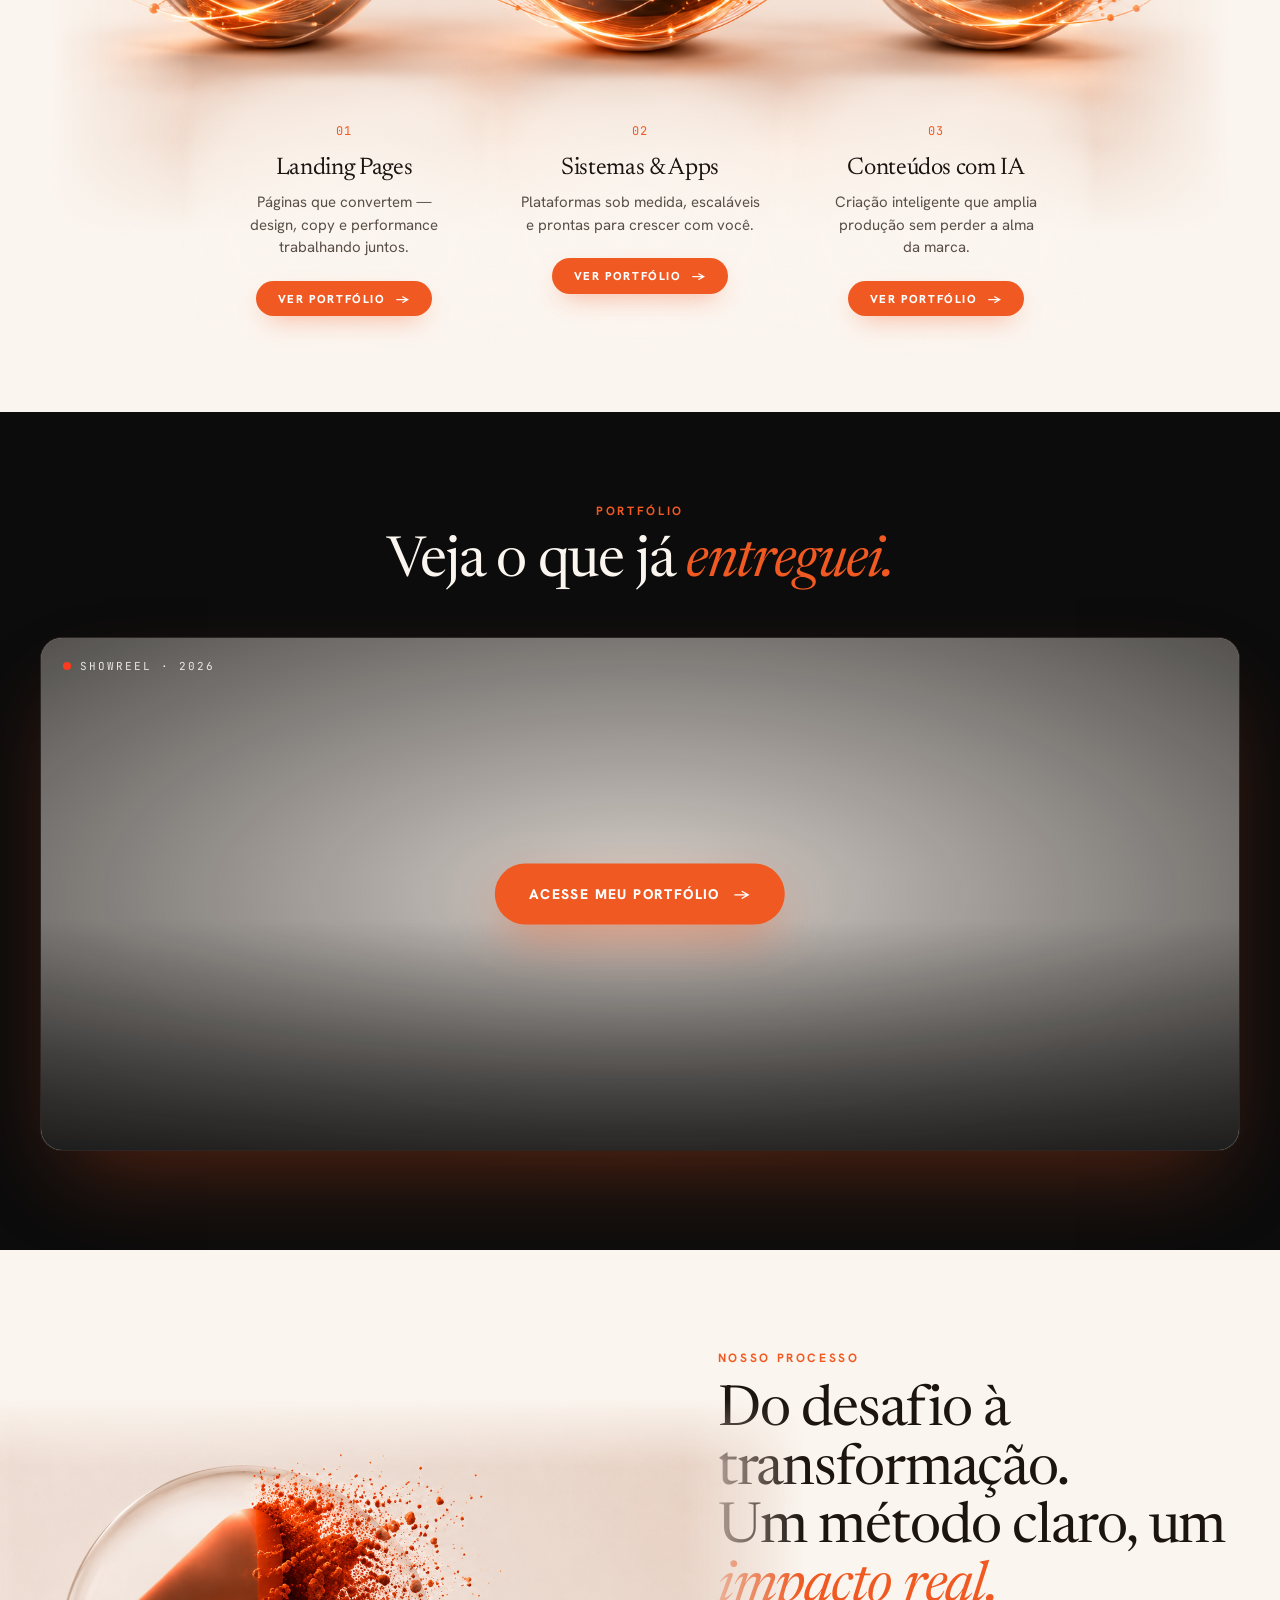
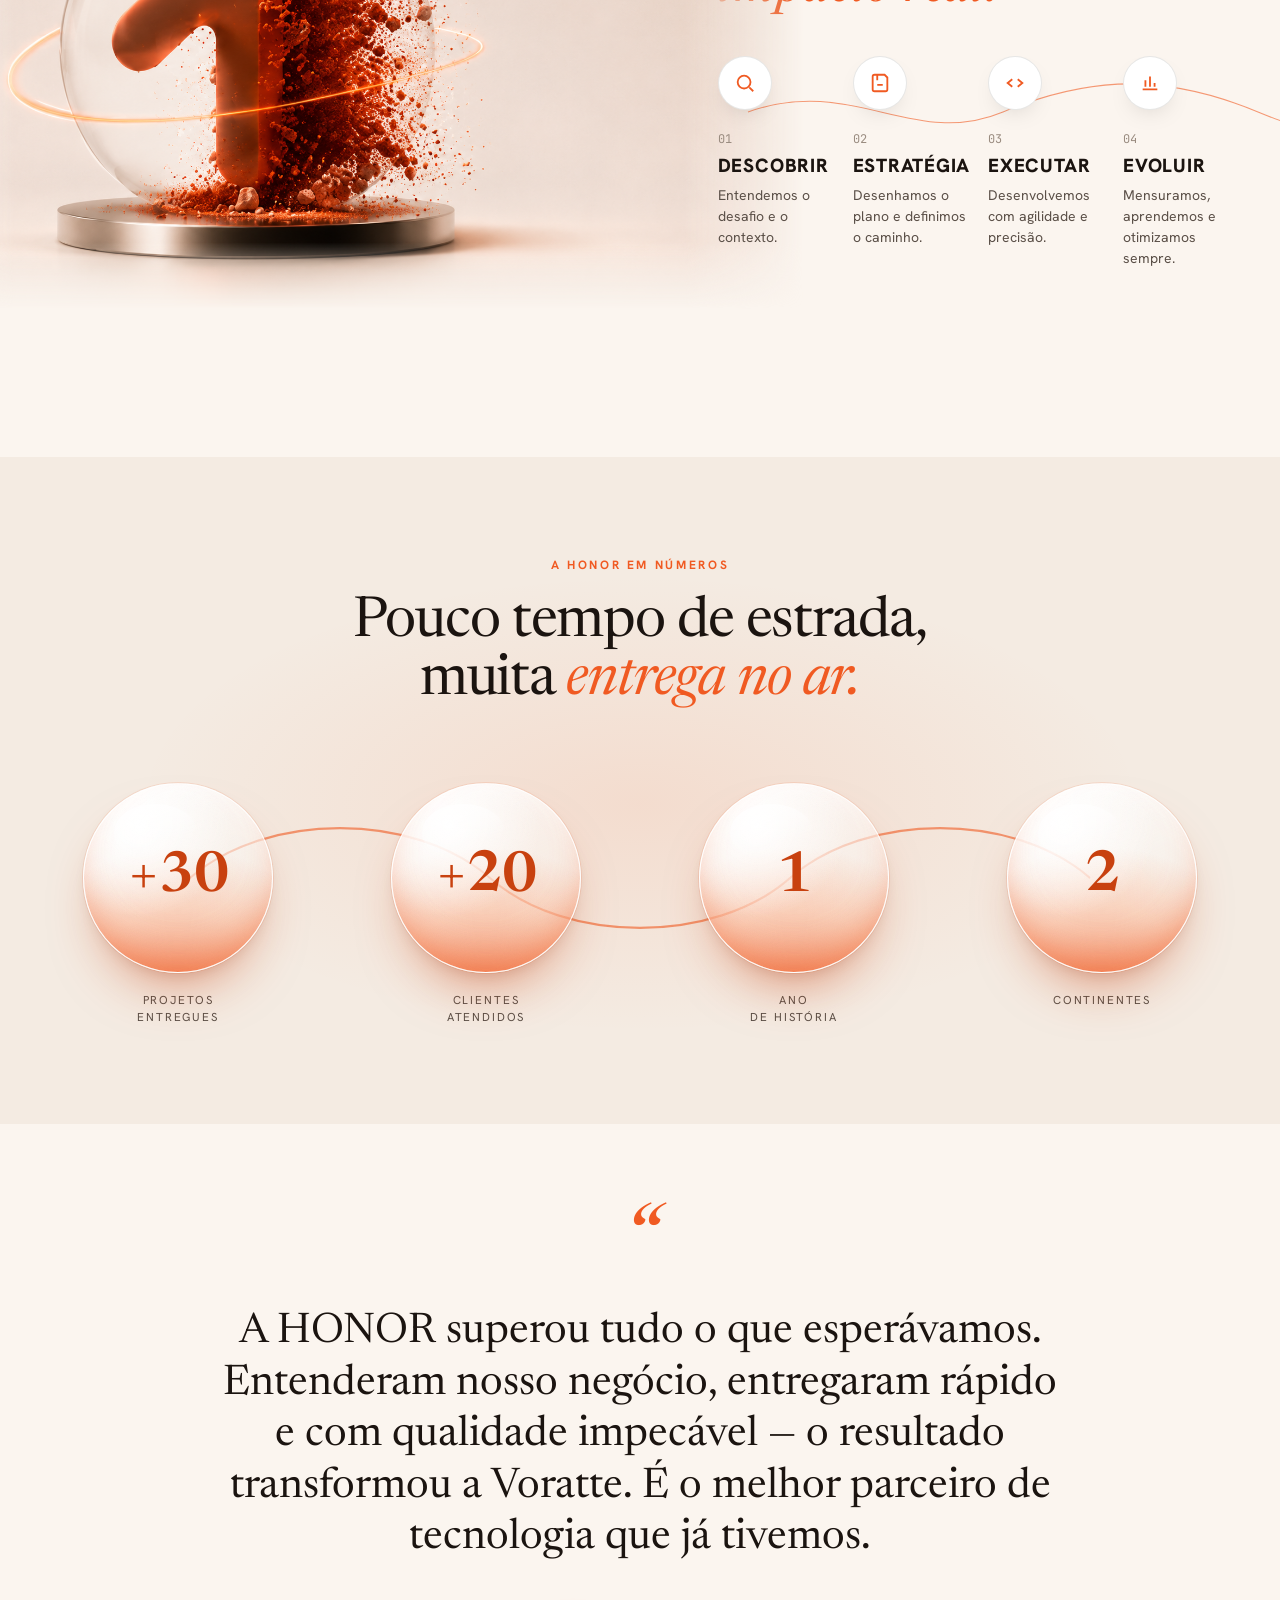
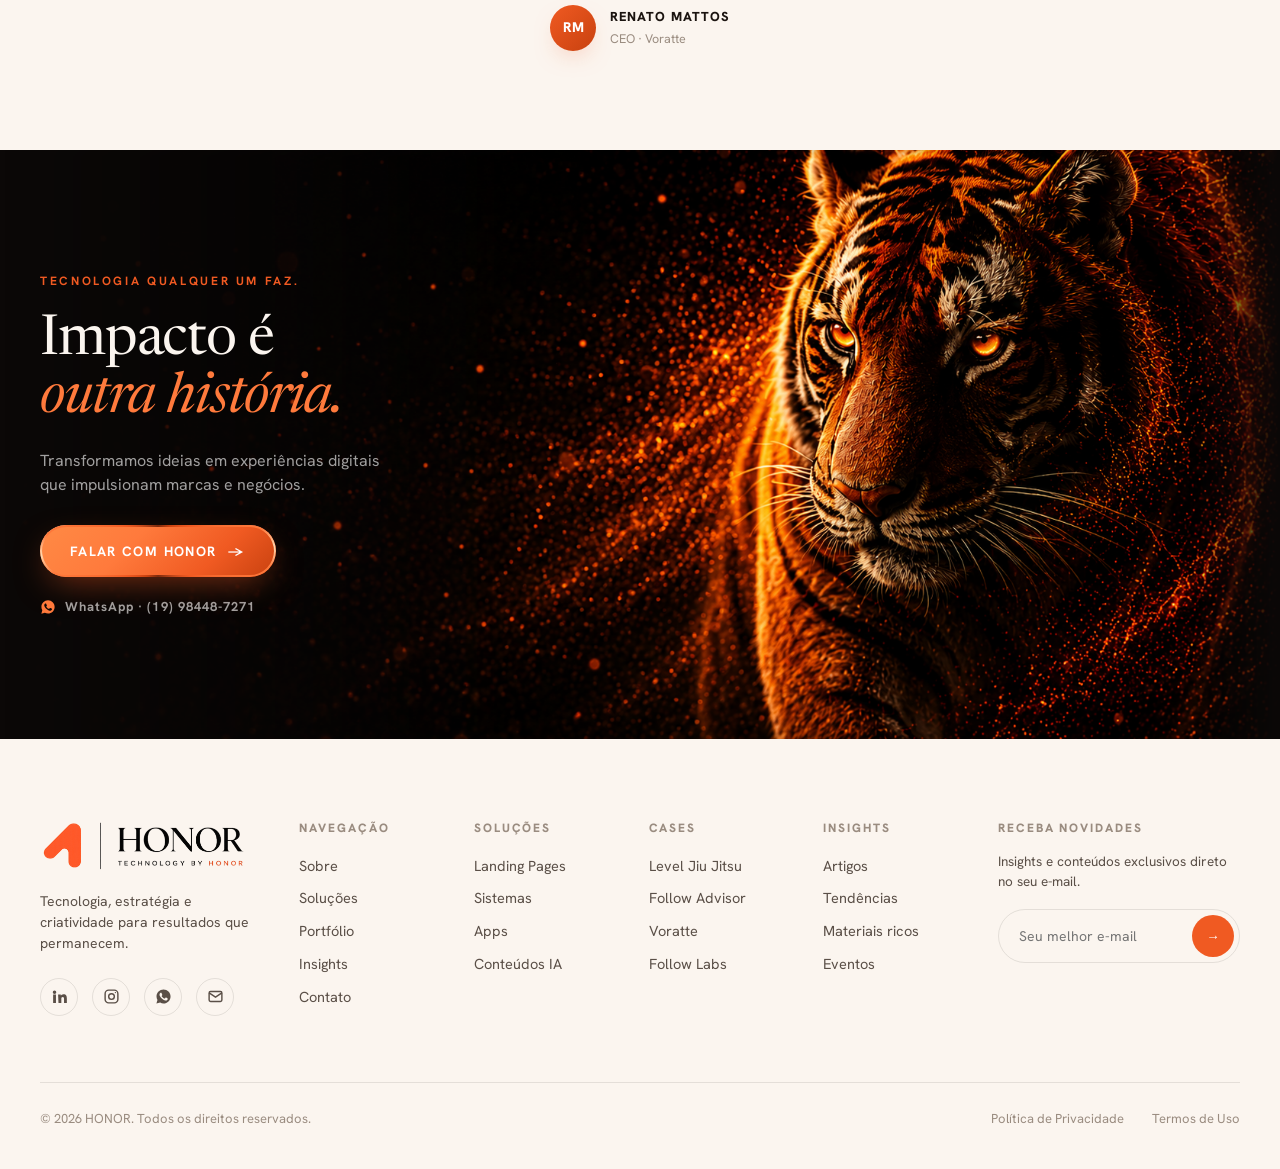
==== commit b0d46579: "Home só com o showreel; foto do Daniel na página do portfólio Co-Authored-By: Claude Sonnet 5.5 <nor" ====
--- a/index.html
+++ b/index.html
@@ -114,7 +114,7 @@
 
 <!-- ============ PORTFÓLIO (porta de entrada) ============
      data-variant: "ab" (showreel + 3 portas), "a" (só portas) ou "b" (só showreel). -->
-<section class="pt" id="resultados" data-variant="ab">
+<section class="pt" id="resultados" data-variant="b">
   <div class="wrap">
     <div class="sec-head pt-head">
       <span class="eyebrow reveal">Portfólio</span>
@@ -130,36 +130,6 @@
       <span class="pt-reel-rec" aria-hidden="true"><i></i> Showreel · 2026</span>
       <span class="pt-reel-cta"><span>Acesse meu portfólio</span><b class="ar" aria-hidden="true">&rarr;</b></span>
     </a>
-
-    <!-- A · contact sheet: três portas -->
-    <div class="pt-doors">
-      <a class="pt-door reveal d1" href="portfolio.html#escolha">
-        <span class="pt-door-n">01</span>
-        <span class="pt-door-media pt-pan"><img src="assets/case-follow-advisor.png" alt="" loading="lazy" decoding="async" /></span>
-        <span class="pt-door-t">Sites</span>
-        <span class="pt-door-d">Landing pages e sites institucionais</span>
-        <span class="pt-door-go">Entrar <b class="ar">&rarr;</b></span>
-      </a>
-      <a class="pt-door reveal d2" href="portfolio.html#escolha">
-        <span class="pt-door-n">02</span>
-        <span class="pt-door-media pt-pan"><img src="assets/app-crm.png" alt="" loading="lazy" decoding="async" /></span>
-        <span class="pt-door-t">Apps &amp; Sistemas</span>
-        <span class="pt-door-d">Plataformas sob medida</span>
-        <span class="pt-door-go">Entrar <b class="ar">&rarr;</b></span>
-      </a>
-      <a class="pt-door reveal d3" href="portfolio.html#escolha">
-        <span class="pt-door-n">03</span>
-        <span class="pt-door-media">
-          <video muted loop playsinline preload="none" poster="assets/ia/travessia.jpg" data-hover>
-            <source src="assets/ia/travessia.webm" type="video/webm" />
-            <source src="assets/ia/travessia.mp4" type="video/mp4" />
-          </video>
-        </span>
-        <span class="pt-door-t">Conteúdos com IA</span>
-        <span class="pt-door-d">Vídeos, reels e campanhas</span>
-        <span class="pt-door-go">Entrar <b class="ar">&rarr;</b></span>
-      </a>
-    </div>
   </div>
 </section>
 
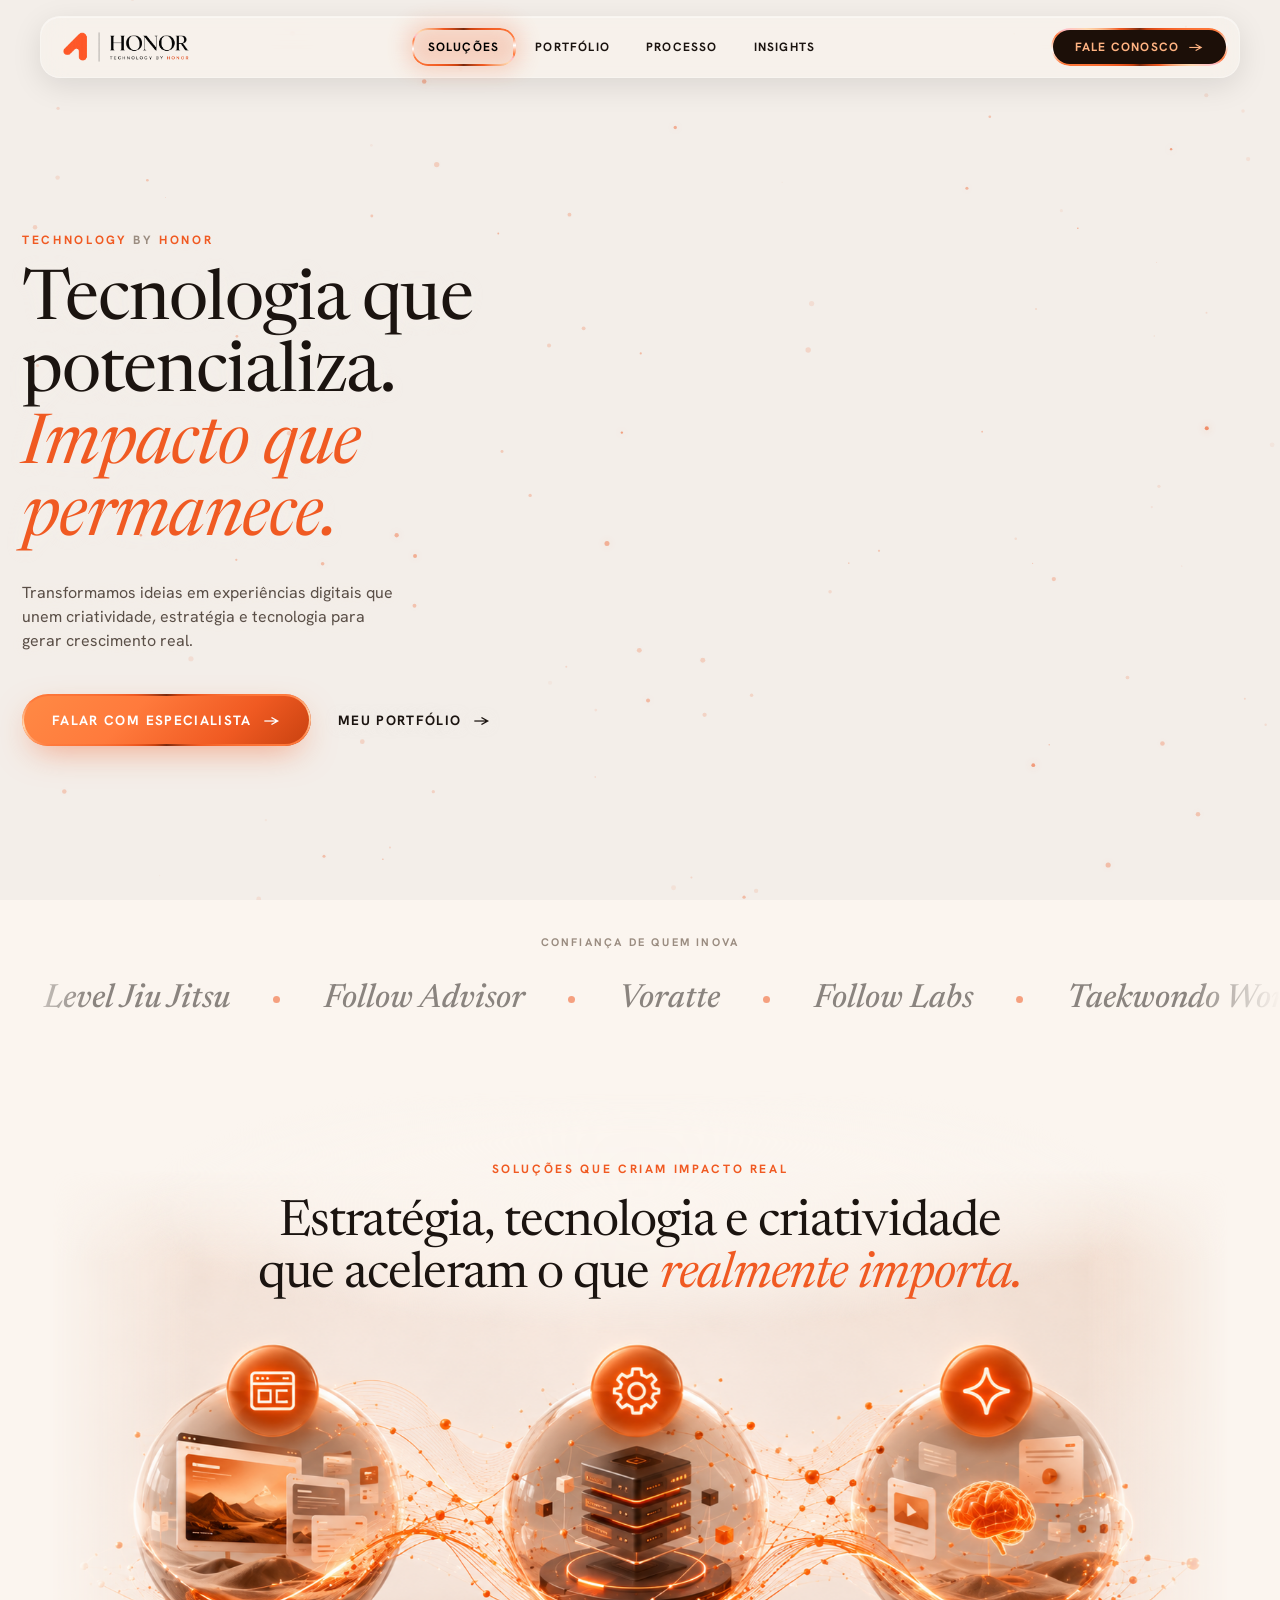
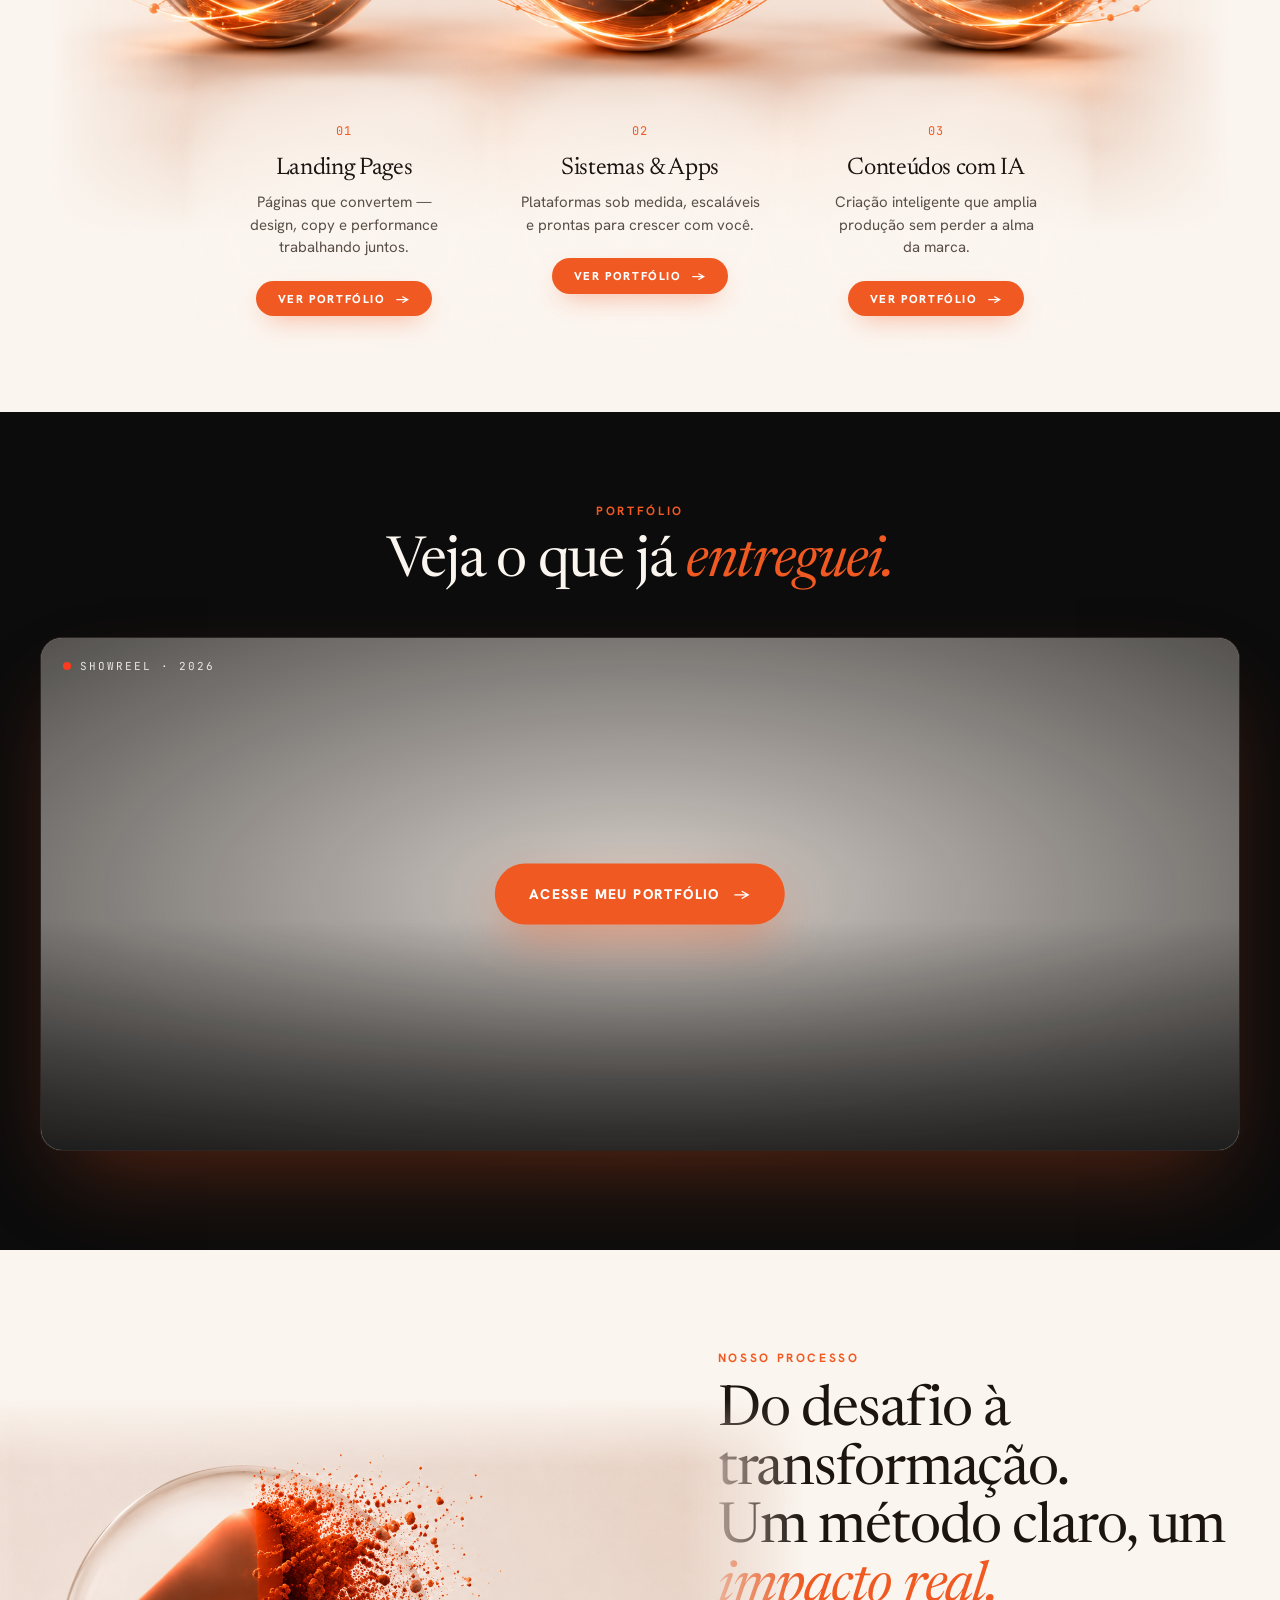
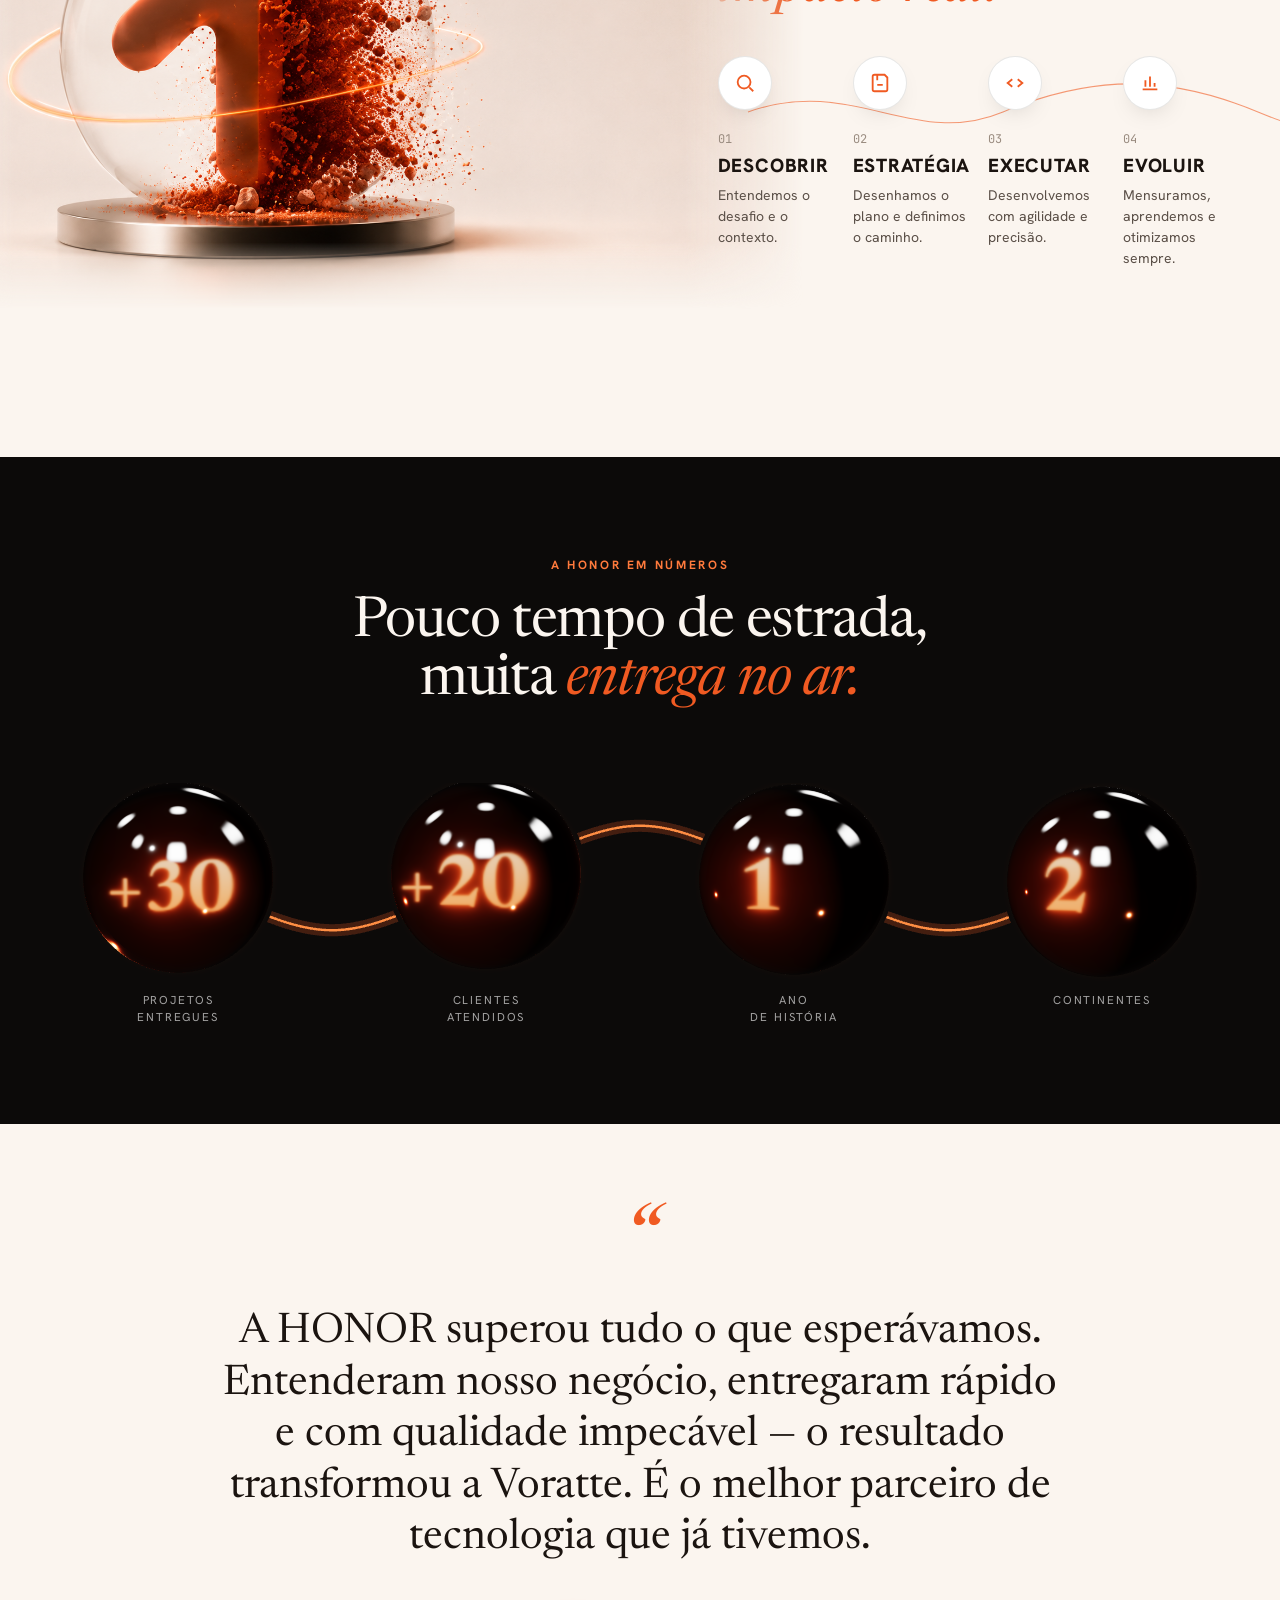
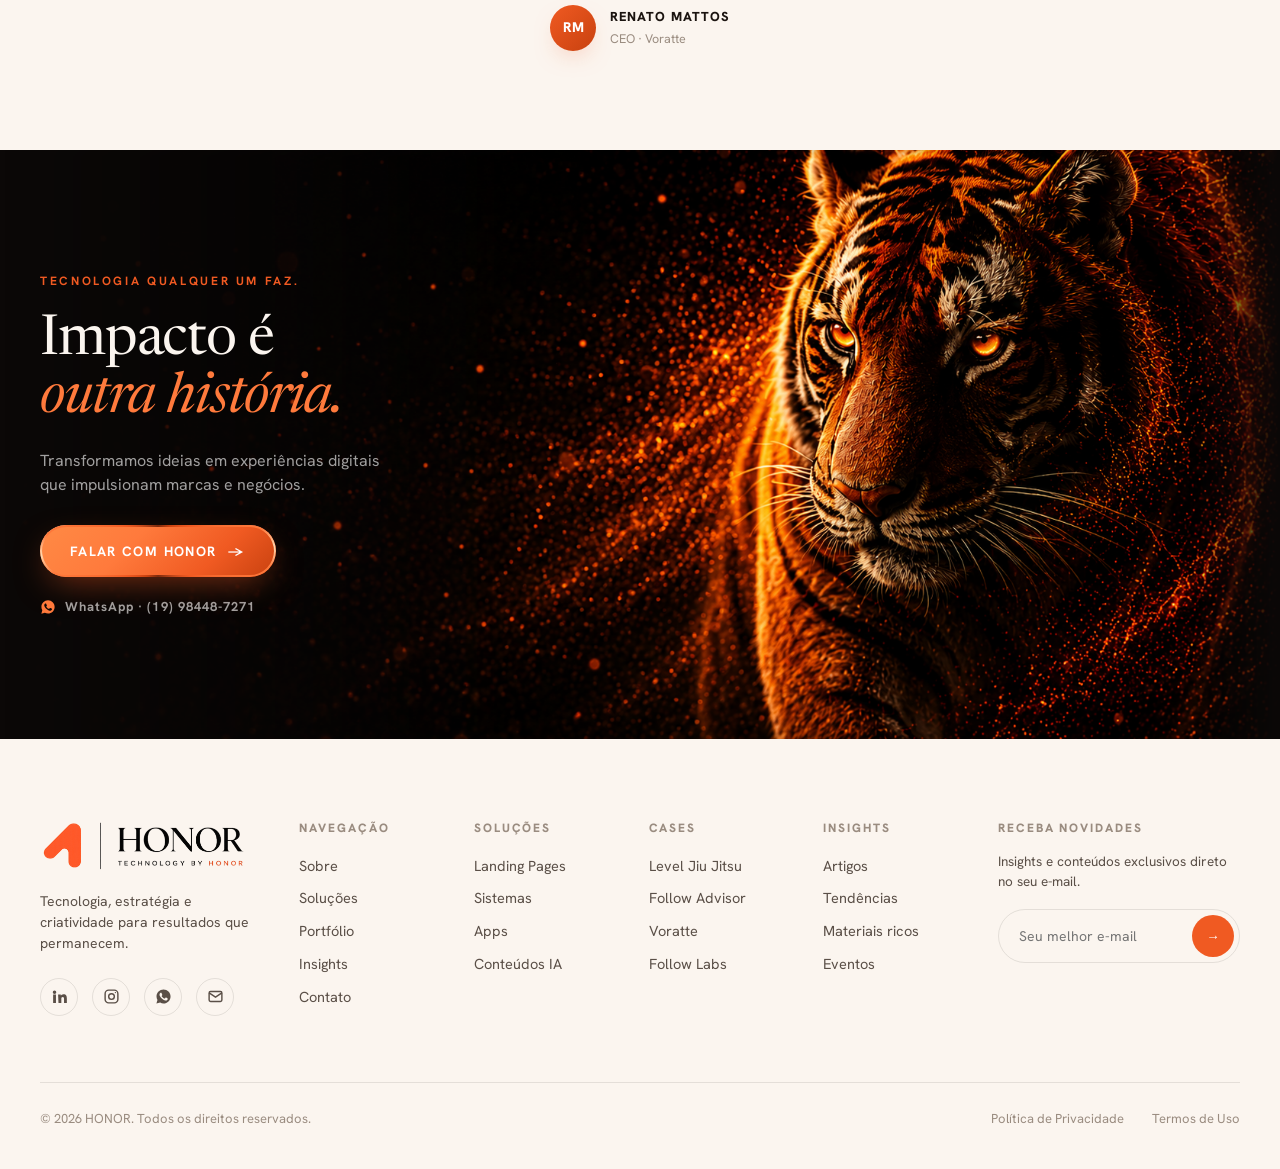
==== commit 4fb019c5: "Números: orbes de vidro 3D com WebGL (three.js self-hosted, refração real) Co-Authored-By: Claude So" ====
--- a/index.html
+++ b/index.html
@@ -310,5 +310,6 @@
 <script src="app.js"></script>
 <script src="nav.js"></script>
 <script src="portfolio.js"></script>
+<script type="module" src="orbs3d.js"></script>
 </body>
 </html>
--- a/styles.css
+++ b/styles.css
@@ -495,6 +495,21 @@
   .orb-wire{ display:none; }
 }
 @media(max-width:380px){ .orb-list{ grid-template-columns:1fr; } }
+
+/* ---- modo 3D (orbs3d.js): seção escura, canvas WebGL por cima do grid ---- */
+.numbers{ transition:background .7s var(--ease); }
+.numbers--3d{ background:#0c0a09; }
+.numbers--3d::before{ display:none; }
+.numbers--3d .h2{ color:#FBF5EF; }
+.numbers--3d .sec-head .eyebrow{ color:var(--accent-2); }
+.numbers--3d .orb-wire{ display:none; }
+.numbers--3d .orb{ background:none; border:0; box-shadow:none; height:clamp(120px,15vw,190px); }
+.numbers--3d .orb-shine{ display:none; }
+.numbers--3d .orb-num{ position:absolute; width:1px; height:1px; overflow:hidden; clip:rect(0 0 0 0); white-space:nowrap; }
+.numbers--3d .orb-l{ color:rgba(255,255,255,.62); position:relative; z-index:2; }
+.numbers--3d .orb-item:hover .orb{ transform:none; box-shadow:none; }
+.orb-gl{ position:absolute; left:0; top:0; z-index:1; pointer-events:none; display:block; }
+.numbers--3d .orb-list{ position:relative; z-index:2; }
 
 /* ---- ODÔMETRO ----
    Cada dígito é uma coluna com overflow:hidden e uma tira 0-9 que desliza.
